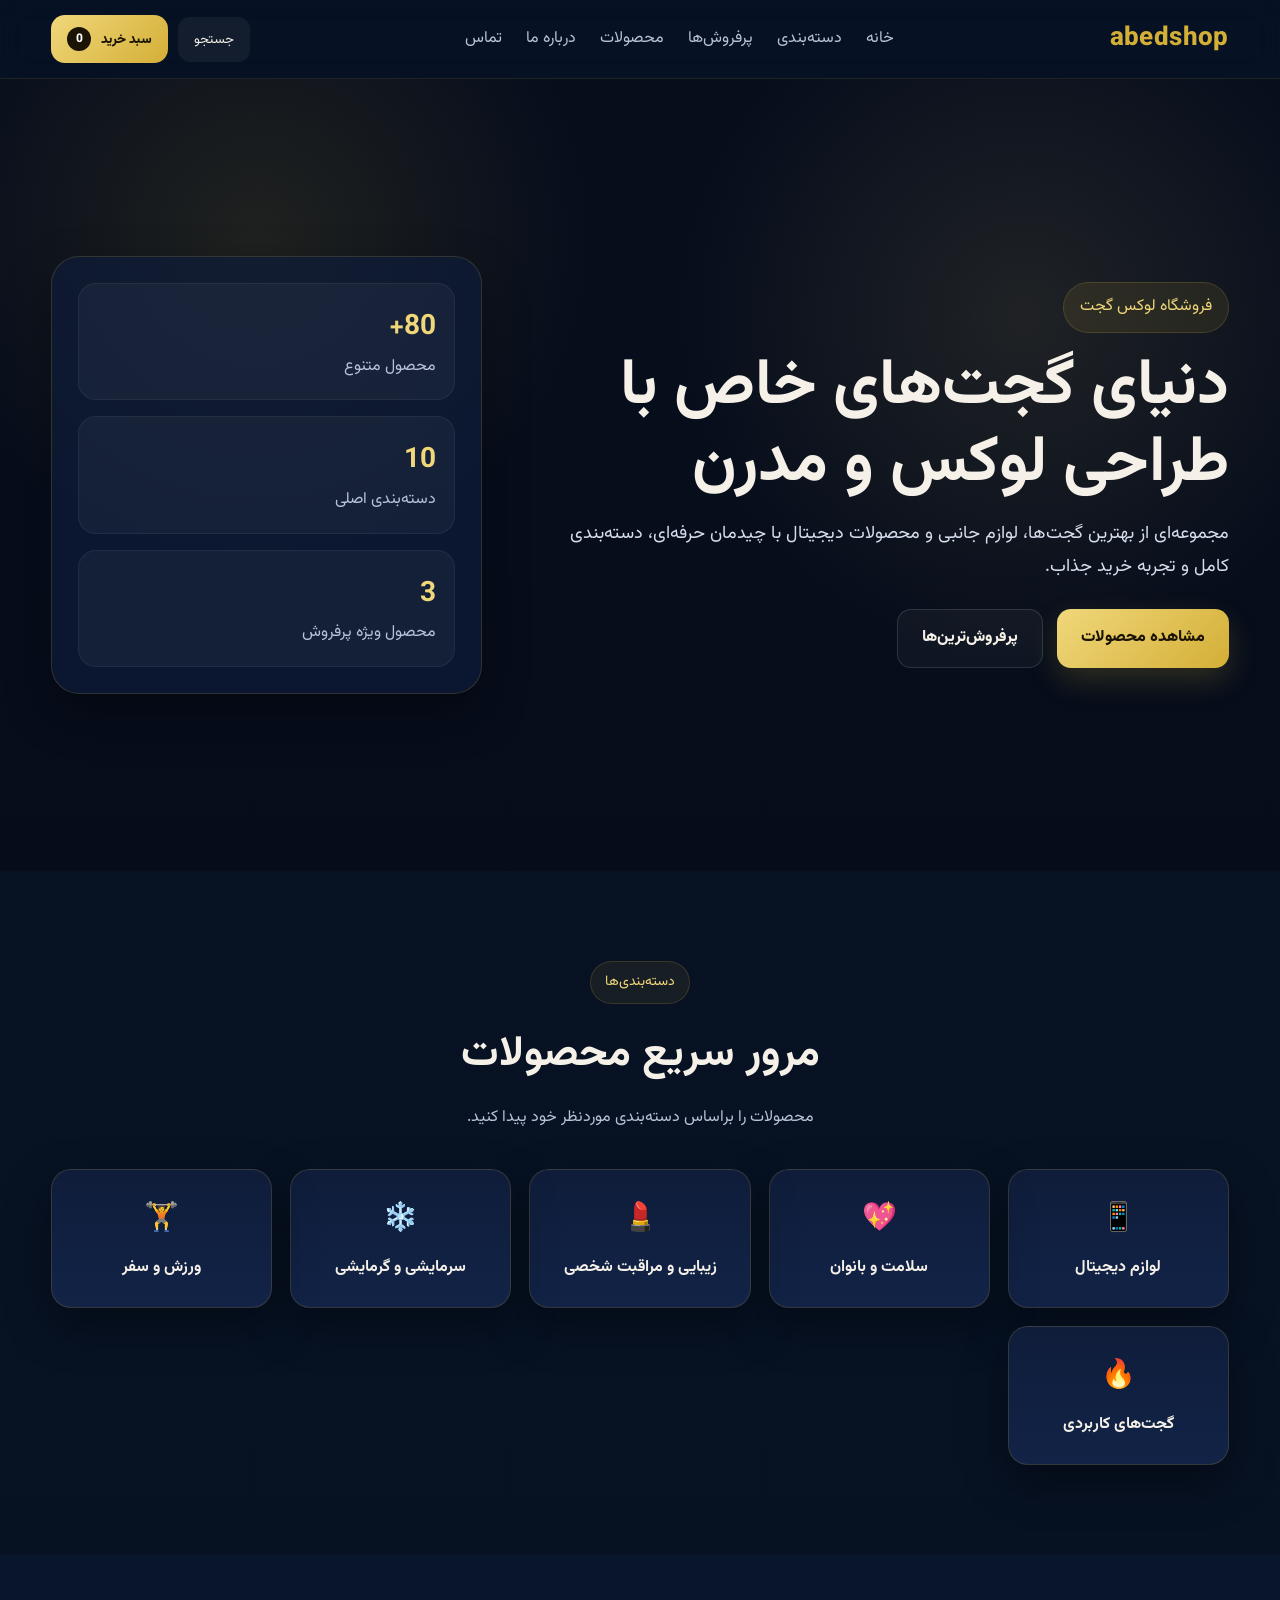
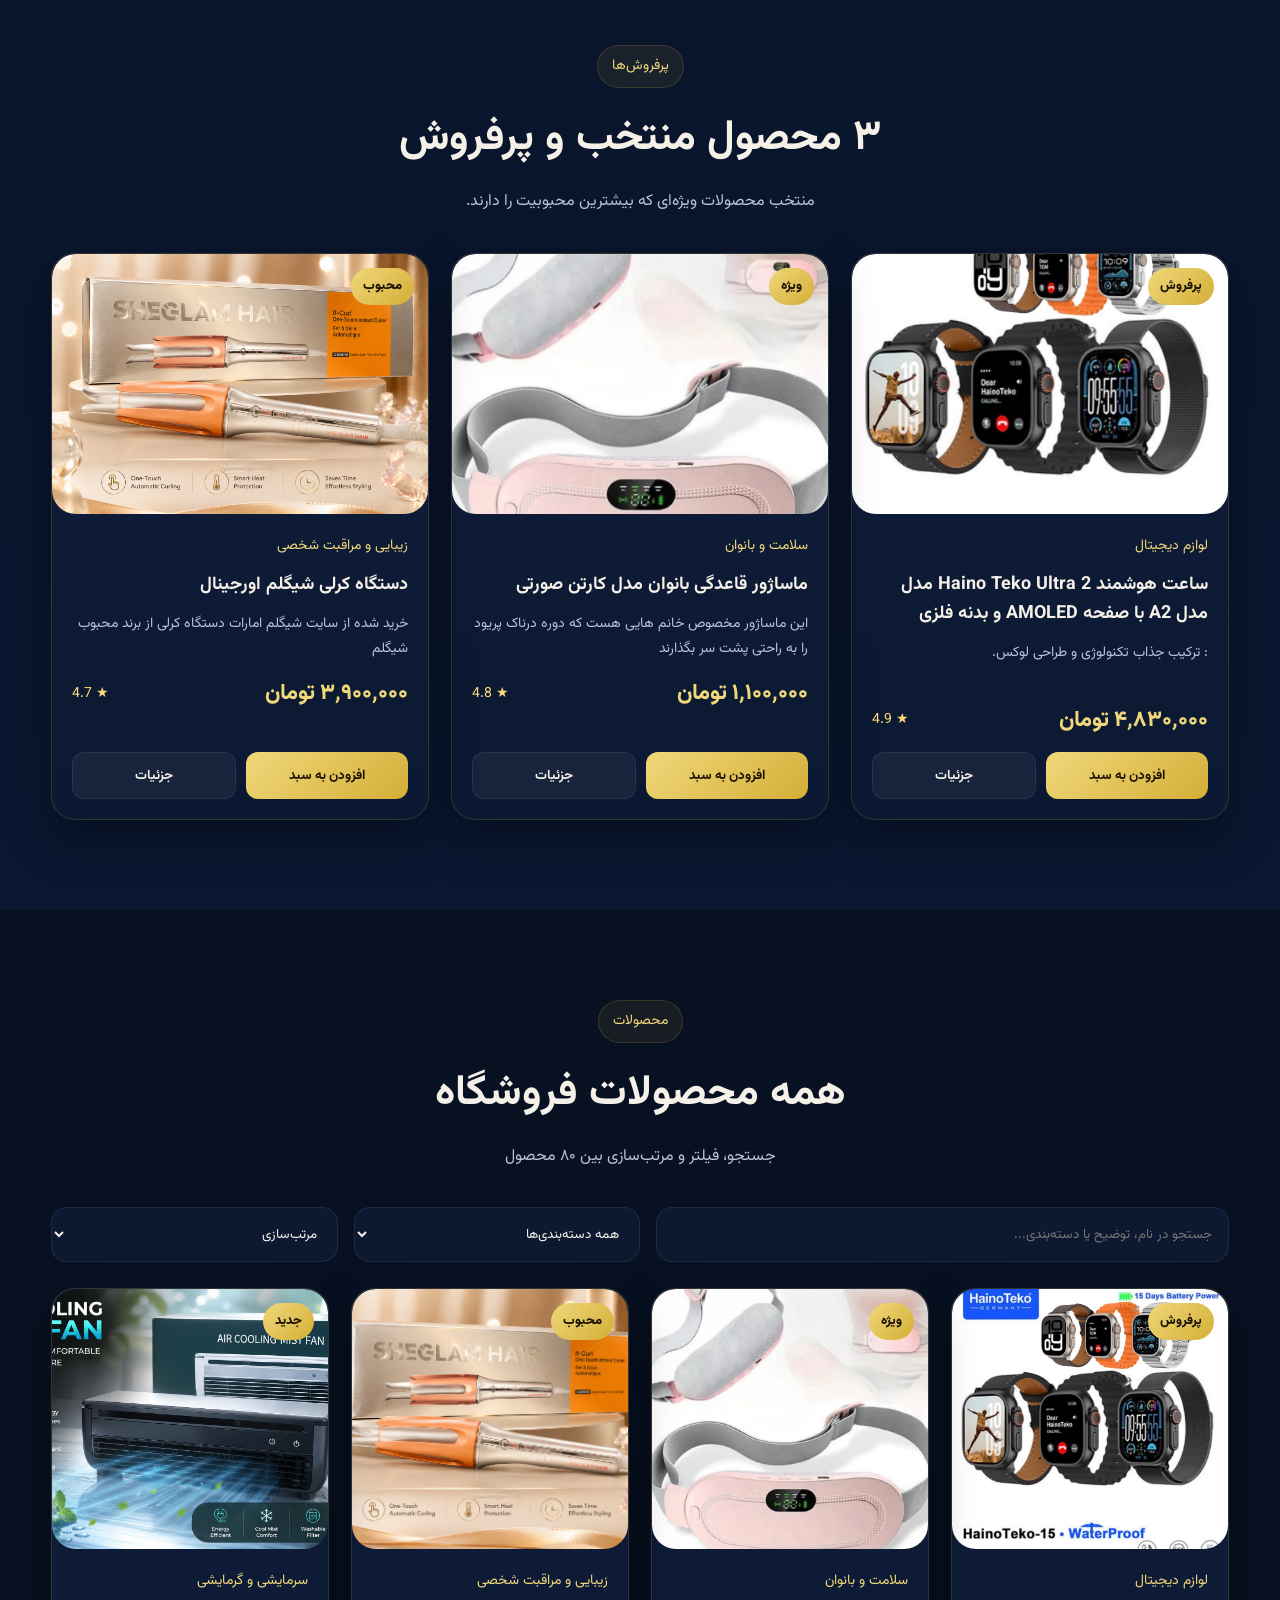
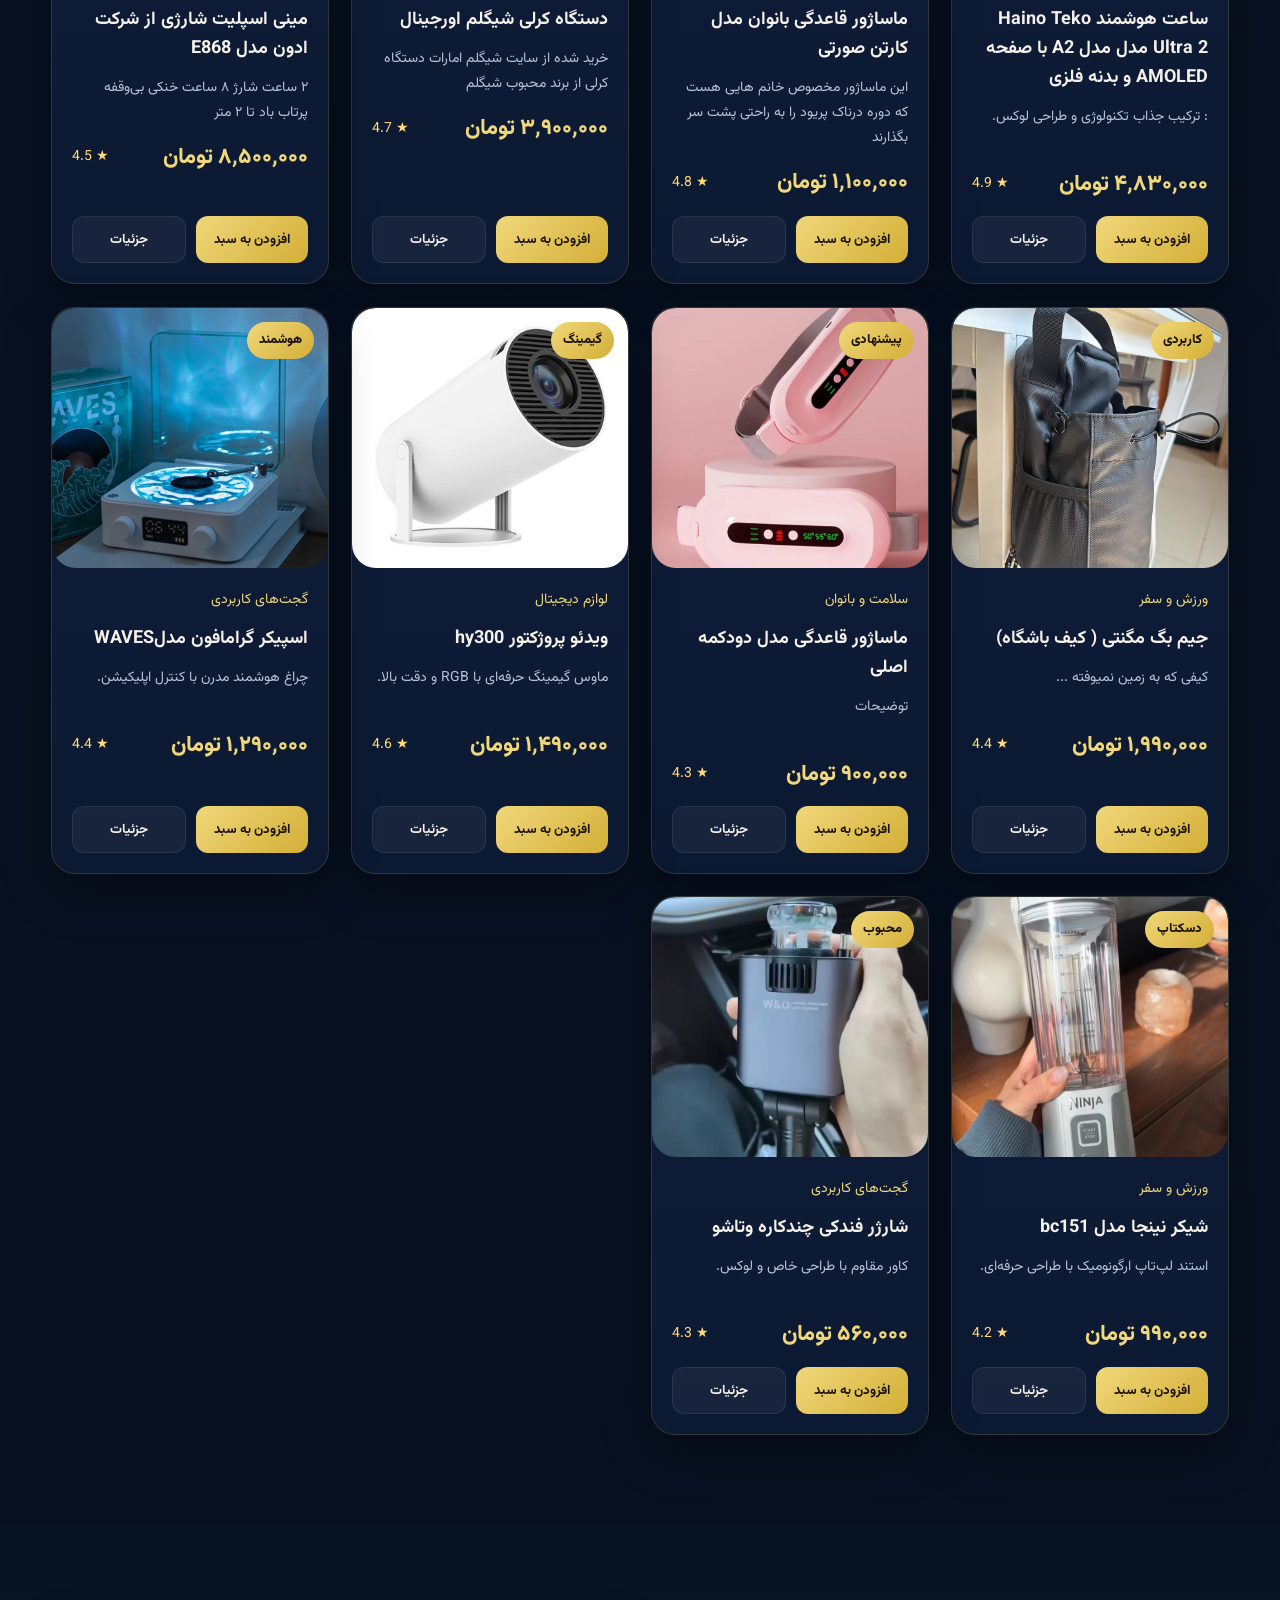
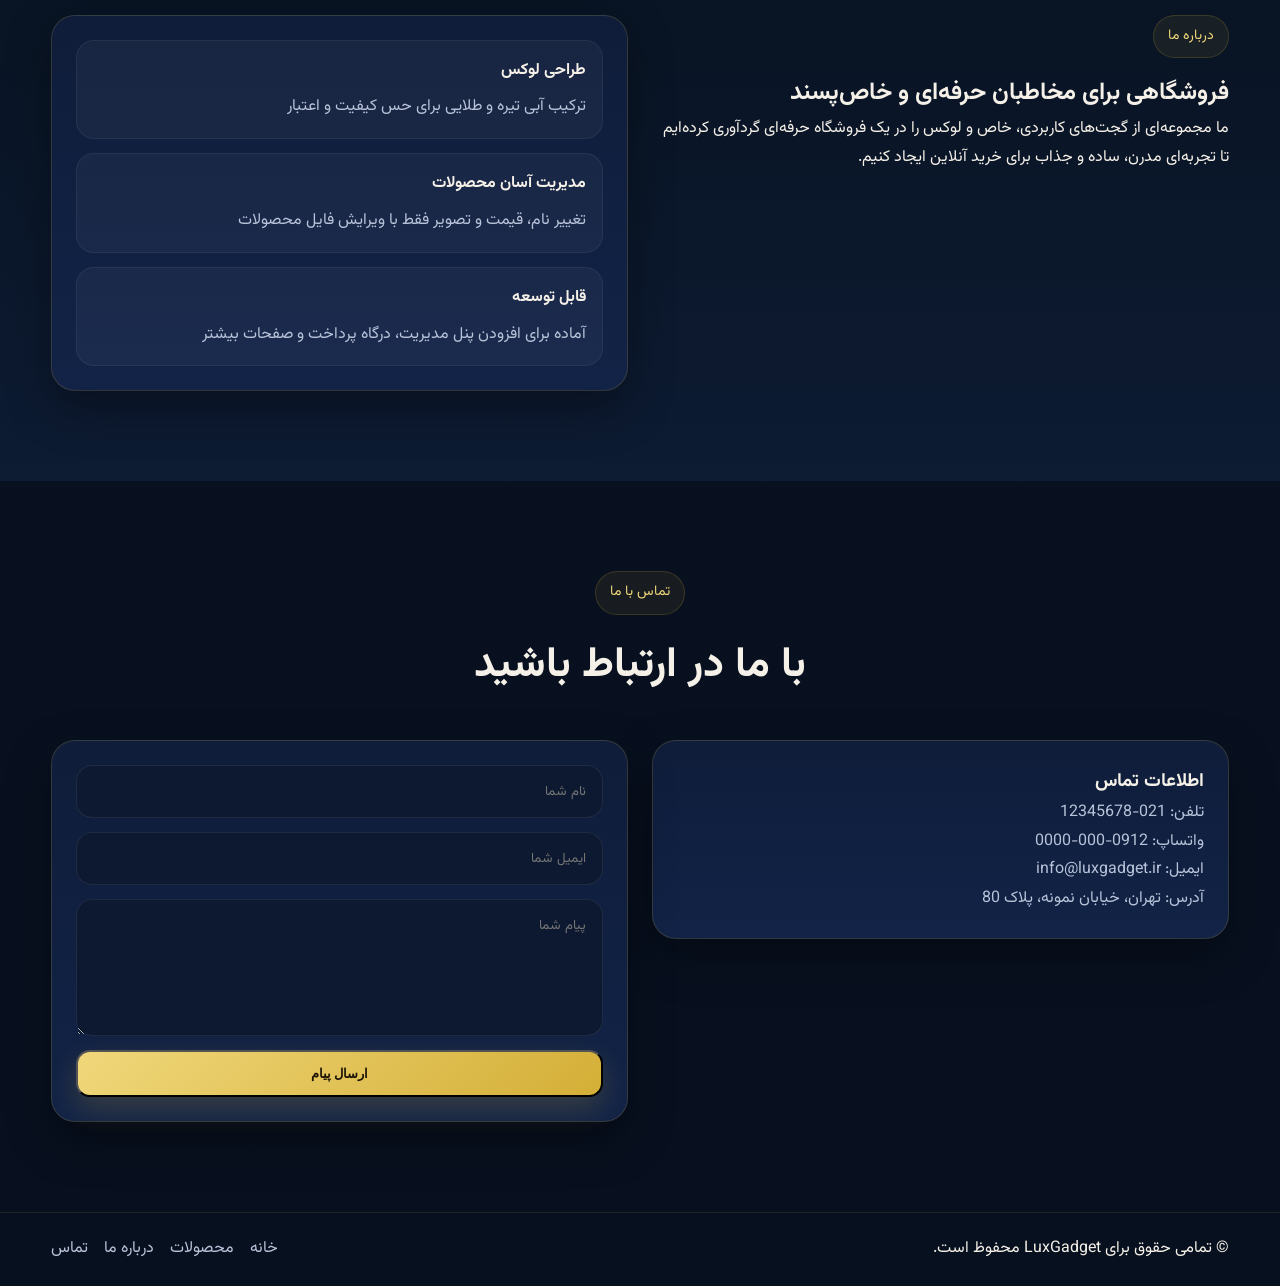
==== index.html @ 1029908c "Add files via upload" ====
<!DOCTYPE html>
<html lang="fa" dir="rtl">
<head>
  <meta charset="UTF-8" />
  <meta name="viewport" content="width=device-width, initial-scale=1.0" />
  <title>لوکس گجت | فروشگاه حرفه‌ای گجت</title>
  <meta name="description" content="فروشگاه لوکس گجت با طراحی حرفه‌ای، دسته‌بندی کامل محصولات و تجربه خرید مدرن" />
  <link rel="preconnect" href="https://fonts.googleapis.com">
  <link rel="preconnect" href="https://fonts.gstatic.com" crossorigin>
  <link href="https://fonts.googleapis.com/css2?family=Vazirmatn:wght@300;400;500;700;800&display=swap" rel="stylesheet">
  <link rel="stylesheet" href="style.css">
</head>
<body>
<div id="progressBar"></div>
  <header class="header">
    <div class="container nav">
      <a href="#" class="logo">abedshop</a>

      <nav class="nav-menu" id="navMenu">
        <a href="#hero">خانه</a>
        <a href="#categories">دسته‌بندی</a>
        <a href="#featured">پرفروش‌ها</a>
        <a href="#products">محصولات</a>
        <a href="#about">درباره ما</a>
        <a href="#contact">تماس</a>
      </nav>

      <div class="nav-actions">
        <button class="search-btn" id="goProducts">جستجو</button>
        <button class="cart-btn" id="cartToggle">
          سبد خرید
          <span id="cartCount">0</span>
        </button>
        <button class="menu-toggle" id="menuToggle">☰</button>
      </div>
    </div>
  </header>

  <section class="hero" id="hero">
    <div class="overlay"></div>
    <div class="container hero-content">
      <div class="hero-text">
        <span class="badge">فروشگاه لوکس گجت</span>
        <h1>دنیای گجت‌های خاص با طراحی لوکس و مدرن</h1>
        <p>
          مجموعه‌ای از بهترین گجت‌ها، لوازم جانبی و محصولات دیجیتال
          با چیدمان حرفه‌ای، دسته‌بندی کامل و تجربه خرید جذاب.
        </p>
        <div class="hero-actions">
          <a href="#products" class="btn btn-gold">مشاهده محصولات</a>
          <a href="#featured" class="btn btn-outline">پرفروش‌ترین‌ها</a>
        </div>
      </div>

      <div class="hero-panel">
        <div class="hero-stat">
          <strong>80+</strong>
          <span>محصول متنوع</span>
        </div>
        <div class="hero-stat">
          <strong>10</strong>
          <span>دسته‌بندی اصلی</span>
        </div>
        <div class="hero-stat">
          <strong>3</strong>
          <span>محصول ویژه پرفروش</span>
        </div>
      </div>
    </div>
  </section>

  <section class="section" id="categories">
    <div class="container">
      <div class="section-head">
        <span class="section-label">دسته‌بندی‌ها</span>
        <h2>مرور سریع محصولات</h2>
        <p>محصولات را براساس دسته‌بندی موردنظر خود پیدا کنید.</p>
      </div>
      <div class="categories-grid" id="categoryCards"></div>
    </div>
  </section>

  <section class="section section-dark" id="featured">
    <div class="container">
      <div class="section-head">
        <span class="section-label">پرفروش‌ها</span>
        <h2>۳ محصول منتخب و پرفروش</h2>
        <p>منتخب محصولات ویژه‌ای که بیشترین محبوبیت را دارند.</p>
      </div>
      <div class="products-grid featured-grid" id="featuredProducts"></div>
    </div>
  </section>

  <section class="section" id="products">
    <div class="container">
      <div class="section-head">
        <span class="section-label">محصولات</span>
        <h2>همه محصولات فروشگاه</h2>
        <p>جستجو، فیلتر و مرتب‌سازی بین ۸۰ محصول</p>
      </div>

      <div class="toolbar">
        <input type="text" id="searchInput" placeholder="جستجو در نام، توضیح یا دسته‌بندی..." />
        <select id="categoryFilter">
          <option value="all">همه دسته‌بندی‌ها</option>
        </select>
        <select id="sortFilter">
          <option value="default">مرتب‌سازی</option>
          <option value="cheap">ارزان‌ترین</option>
          <option value="expensive">گران‌ترین</option>
          <option value="rating">بیشترین امتیاز</option>
        </select>
      </div>

      <div class="products-grid" id="allProducts"></div>
      <div id="emptyState" class="empty-state" hidden>محصولی پیدا نشد.</div>
    </div>
  </section>

  <section class="section section-soft" id="about">
    <div class="container about-grid">
      <div>
        <span class="section-label">درباره ما</span>
        <h2>فروشگاهی برای مخاطبان حرفه‌ای و خاص‌پسند</h2>
        <p>
          ما مجموعه‌ای از گجت‌های کاربردی، خاص و لوکس را در یک فروشگاه حرفه‌ای
          گردآوری کرده‌ایم تا تجربه‌ای مدرن، ساده و جذاب برای خرید آنلاین ایجاد کنیم.
        </p>
      </div>
      <div class="about-card">
        <div class="about-item">
          <strong>طراحی لوکس</strong>
          <span>ترکیب آبی تیره و طلایی برای حس کیفیت و اعتبار</span>
        </div>
        <div class="about-item">
          <strong>مدیریت آسان محصولات</strong>
          <span>تغییر نام، قیمت و تصویر فقط با ویرایش فایل محصولات</span>
        </div>
        <div class="about-item">
          <strong>قابل توسعه</strong>
          <span>آماده برای افزودن پنل مدیریت، درگاه پرداخت و صفحات بیشتر</span>
        </div>
      </div>
    </div>
  </section>

  <section class="section" id="contact">
    <div class="container">
      <div class="section-head">
        <span class="section-label">تماس با ما</span>
        <h2>با ما در ارتباط باشید</h2>
      </div>
      <div class="contact-grid">
        <div class="contact-card">
          <h3>اطلاعات تماس</h3>
          <p>تلفن: 021-12345678</p>
          <p>واتساپ: 0912-000-0000</p>
          <p>ایمیل: info@luxgadget.ir</p>
          <p>آدرس: تهران، خیابان نمونه، پلاک 80</p>
        </div>

        <form class="contact-form">
          <input type="text" placeholder="نام شما">
          <input type="email" placeholder="ایمیل شما">
          <textarea rows="5" placeholder="پیام شما"></textarea>
          <button type="button" class="btn btn-gold">ارسال پیام</button>
        </form>
      </div>
    </div>
  </section>

  <footer class="footer">
    <div class="container footer-wrap">
      <p>© تمامی حقوق برای LuxGadget محفوظ است.</p>
      <div class="footer-links">
        <a href="#hero">خانه</a>
        <a href="#products">محصولات</a>
        <a href="#about">درباره ما</a>
        <a href="#contact">تماس</a>
      </div>
    </div>
  </footer>

  <aside class="cart-drawer" id="cartDrawer">
    <div class="cart-header">
      <h3>سبد خرید</h3>
      <button id="closeCart">✕</button>
    </div>
    <div class="cart-items" id="cartItems"></div>
    <div class="cart-footer">
      <div class="cart-total">
        <span>مجموع:</span>
        <strong id="cartTotal">0 تومان</strong>
      </div>
      <button class="btn btn-gold full-btn">ادامه خرید</button>
    </div>
  </aside>

  <div class="backdrop" id="backdrop"></div>
<div id="toast" class="toast">
✅ محصول به سبد خرید اضافه شد
</div>
  <script src="products.js"></script>
  <script src="script.js"></script>
</body>
</html>
---- style.css ----
:root{
  --bg:#071224;
  --bg2:#0b1730;
  --panel:#0f1d3a;
  --panel2:#122347;
  --text:#f6f1e8;
  --muted:#b8c3d9;
  --gold:#d4af37;
  --gold-soft:#f0d77a;
  --gold-dark:#a8861f;
  --border:rgba(212,175,55,.18);
  --white-border:rgba(255,255,255,.08);
  --shadow:0 18px 45px rgba(0,0,0,.35);
  --radius:22px;
  --container:1220px;
}

*{
  margin:0;
  padding:0;
  box-sizing:border-box;
}

html{
  scroll-behavior:smooth;
}

body{
  font-family:'Vazirmatn',sans-serif;
  background:linear-gradient(180deg,var(--bg) 0%, #08101f 100%);
  color:var(--text);
  line-height:1.8;
}

a{
  color:inherit;
  text-decoration:none;
}

img{
  max-width:100%;
  display:block;
}

.container{
  width:min(92%,var(--container));
  margin:auto;
}

.section{
  padding:90px 0;
}

.section-head{
  text-align:center;
  margin-bottom:36px;
}

.section-head h2{
  font-size:clamp(28px,4vw,42px);
  margin-bottom:10px;
}

.section-head p{
  color:var(--muted);
}

.section-label{
  display:inline-block;
  color:var(--gold-soft);
  border:1px solid var(--border);
  background:rgba(212,175,55,.08);
  padding:8px 14px;
  border-radius:999px;
  margin-bottom:14px;
  font-size:14px;
}

.header{
  position:sticky;
  top:0;
  z-index:1000;
  backdrop-filter:blur(14px);
  background:rgba(7,18,36,.85);
  border-bottom:1px solid rgba(212,175,55,.12);
}

.nav{
  min-height:78px;
  display:flex;
  align-items:center;
  justify-content:space-between;
  gap:20px;
}

.logo{
  font-size:26px;
  font-weight:800;
  color:var(--gold);
  letter-spacing:.4px;
}

.nav-menu{
  display:flex;
  gap:24px;
}

.nav-menu a{
  color:var(--muted);
  transition:.3s;
}

.nav-menu a:hover{
  color:var(--gold-soft);
}

.nav-actions{
  display:flex;
  align-items:center;
  gap:10px;
}

.search-btn,
.cart-btn,
.menu-toggle,
#closeCart{
  border:none;
  cursor:pointer;
  font-family:inherit;
}

.search-btn,
.menu-toggle{
  background:rgba(255,255,255,.05);
  color:var(--text);
  padding:12px 16px;
  border-radius:12px;
}

.cart-btn{
  background:linear-gradient(135deg,var(--gold-soft),var(--gold));
  color:#1b1405;
  font-weight:800;
  padding:12px 16px;
  border-radius:14px;
  display:flex;
  gap:10px;
  align-items:center;
}

.cart-btn span{
  min-width:24px;
  height:24px;
  display:grid;
  place-items:center;
  border-radius:999px;
  background:#1b1405;
  color:#fff;
  font-size:12px;
}

.menu-toggle{
  display:none;
}

.hero{
  min-height:88vh;
  position:relative;
  display:flex;
  align-items:center;
  background:
    linear-gradient(rgba(6,12,25,.72), rgba(6,12,25,.86)),
    url('assets/images/hero-luxury.jpg') center/cover no-repeat;
  overflow:hidden;
}

.overlay{
  position:absolute;
  inset:0;
  background:
    radial-gradient(circle at 20% 20%, rgba(212,175,55,.12), transparent 28%),
    radial-gradient(circle at 80% 30%, rgba(255,215,120,.10), transparent 30%);
}

.hero-content{
  position:relative;
  z-index:1;
  display:grid;
  grid-template-columns:1.25fr .75fr;
  gap:30px;
  align-items:center;
}

.badge{
  display:inline-block;
  padding:10px 16px;
  border-radius:999px;
  background:rgba(212,175,55,.10);
  border:1px solid var(--border);
  color:var(--gold-soft);
}

.hero-text h1{
  font-size:clamp(34px,6vw,64px);
  line-height:1.2;
  margin:16px 0;
}

.hero-text p{
  color:#d6deee;
  max-width:690px;
  font-size:18px;
}

.hero-actions{
  display:flex;
  flex-wrap:wrap;
  gap:14px;
  margin-top:26px;
}

.btn{
  display:inline-flex;
  align-items:center;
  justify-content:center;
  padding:14px 24px;
  border-radius:14px;
  font-weight:800;
  transition:.3s;
}

.btn-gold{
  background:linear-gradient(135deg,var(--gold-soft),var(--gold));
  color:#1b1405;
  box-shadow:0 12px 30px rgba(212,175,55,.20);
}

.btn-outline{
  border:1px solid rgba(255,255,255,.12);
  background:rgba(255,255,255,.04);
  color:var(--text);
}

.btn:hover{
  transform:translateY(-3px);
}

.hero-panel{
  display:grid;
  gap:16px;
  background:rgba(15,29,58,.72);
  border:1px solid var(--border);
  border-radius:28px;
  padding:26px;
  box-shadow:var(--shadow);
}

.hero-stat{
  padding:18px;
  background:rgba(255,255,255,.04);
  border:1px solid rgba(255,255,255,.06);
  border-radius:18px;
}

.hero-stat strong{
  display:block;
  font-size:28px;
  color:var(--gold-soft);
}

.hero-stat span{
  color:var(--muted);
}

.categories-grid{
  display:grid;
  grid-template-columns:repeat(5,1fr);
  gap:18px;
}

.category-card{
  background:linear-gradient(180deg,var(--panel),var(--panel2));
  border:1px solid var(--border);
  border-radius:20px;
  padding:24px 16px;
  text-align:center;
  cursor:pointer;
  box-shadow:var(--shadow);
  transition:.3s;
}

.category-card:hover{
  transform:translateY(-8px);
  border-color:rgba(212,175,55,.45);
}

.category-card .icon{
  font-size:28px;
  margin-bottom:10px;
  color:var(--gold);
}

.category-card h3{
  font-size:16px;
}

.section-dark{
  background:linear-gradient(180deg,#09152b 0%, #0b1731 100%);
}

.section-soft{
  background:linear-gradient(180deg,#081321 0%, #0d1b33 100%);
}

.products-grid{
  display:grid;
  grid-template-columns:repeat(4,1fr);
  gap:22px;
}

.featured-grid{
  grid-template-columns:repeat(3,1fr);
}

.product-card{
  background:linear-gradient(180deg,var(--panel),#0c1932);
  border:1px solid var(--border);
  border-radius:24px;
  overflow:hidden;
  box-shadow:var(--shadow);
  transition:.35s;
  display:flex;
  flex-direction:column;
transform-style:preserve-3d;
will-change:transform;
}

.product-card:hover{
  transform:translateY(-8px);
}

.product-image-wrap{
  overflow:hidden;
  border-radius:24px;
}

.product-image{
  width:100%;
  height:100%;
  object-fit:cover;
  transition:.4s;
}

.product-card:hover .product-image{
  transform:scale(1.05);
}

.product-badge{
  position:absolute;
  top:14px;
  right:14px;
  background:linear-gradient(135deg,var(--gold-soft),var(--gold));
  color:#1b1405;
  padding:7px 12px;
  border-radius:999px;
  font-size:13px;
  font-weight:800;
}

.product-body{
  padding:20px;
  display:flex;
  flex-direction:column;
  gap:12px;
  flex:1;
}

.product-category{
  color:var(--gold-soft);
  font-size:14px;
}

.product-title{
  font-size:18px;
  line-height:1.6;
}

.product-desc{
  color:var(--muted);
  font-size:14px;
  min-height:48px;
}

.product-meta{
  display:flex;
  justify-content:space-between;
  align-items:center;
  gap:10px;
}

.price{
  font-size:22px;
  font-weight:800;
  color:var(--gold-soft);
}

.rating{
  color:#ffd978;
  font-size:14px;
}

.product-actions{
  display:flex;
  gap:10px;
  margin-top:auto;
}

.add-btn,
.detail-btn{
  flex:1;
  padding:12px 14px;
  border:none;
  border-radius:12px;
  cursor:pointer;
  font-family:inherit;
  font-weight:700;
}

.add-btn{
  background:linear-gradient(135deg,var(--gold-soft),var(--gold));
  color:#1b1405;
}

.detail-btn{
  background:rgba(255,255,255,.05);
  color:var(--text);
  border:1px solid rgba(255,255,255,.08);
}

.toolbar{
  display:grid;
  grid-template-columns:2fr 1fr 1fr;
  gap:16px;
  margin-bottom:26px;
}

.toolbar input,
.toolbar select,
.contact-form input,
.contact-form textarea{
  width:100%;
  background:#0d1931;
  border:1px solid var(--white-border);
  color:var(--text);
  padding:15px 16px;
  border-radius:16px;
  font-family:inherit;
  outline:none;
}

.empty-state{
  text-align:center;
  color:var(--muted);
  margin-top:20px;
}

.about-grid,
.contact-grid{
  display:grid;
  grid-template-columns:1fr 1fr;
  gap:24px;
  align-items:start;
}

.about-card,
.contact-card,
.contact-form{
  background:linear-gradient(180deg,var(--panel),var(--panel2));
  border:1px solid var(--border);
  border-radius:24px;
  padding:24px;
  box-shadow:var(--shadow);
}

.about-item{
  padding:16px;
  border-radius:18px;
  background:rgba(255,255,255,.04);
  border:1px solid rgba(255,255,255,.06);
  margin-bottom:14px;
}

.about-item:last-child{
  margin-bottom:0;
}

.about-item strong{
  display:block;
  margin-bottom:8px;
}

.about-item span,
.contact-card p{
  color:var(--muted);
}

.contact-form{
  display:grid;
  gap:14px;
}

.footer{
  background:#06101f;
  border-top:1px solid rgba(212,175,55,.12);
  padding:22px 0;
}

.footer-wrap{
  display:flex;
  justify-content:space-between;
  align-items:center;
  gap:20px;
}

.footer-links{
  display:flex;
  gap:16px;
  color:var(--muted);
}

.cart-drawer{
  position:fixed;
  top:0;
  left:-420px;
  width:380px;
  max-width:90%;
  height:100vh;
  background:#081223;
  border-right:1px solid rgba(212,175,55,.15);
  z-index:1200;
  transition:.35s;
  display:flex;
  flex-direction:column;
}

.cart-drawer.open{
  left:0;
}

.cart-header,
.cart-footer{
  padding:18px;
  border-bottom:1px solid rgba(255,255,255,.08);
}

.cart-footer{
  border-top:1px solid rgba(255,255,255,.08);
  border-bottom:none;
  margin-top:auto;
}

.cart-items{
  padding:18px;
  display:grid;
  gap:14px;
  overflow:auto;
}

.cart-item{
  display:grid;
  grid-template-columns:64px 1fr auto;
  gap:12px;
  align-items:center;
  background:rgba(255,255,255,.04);
  padding:10px;
  border-radius:16px;
}

.cart-item img{
  width:64px;
  height:64px;
  object-fit:cover;
  border-radius:12px;
}

.remove-btn{
  background:none;
  border:none;
  color:#ffaeae;
  cursor:pointer;
}

.cart-total{
  display:flex;
  justify-content:space-between;
  margin-bottom:14px;
}

.full-btn{
  width:100%;
}

#closeCart{
  background:none;
  color:#fff;
  font-size:20px;
}

.backdrop{
  position:fixed;
  inset:0;
  background:rgba(0,0,0,.5);
  opacity:0;
  visibility:hidden;
  transition:.3s;
  z-index:1100;
}

.backdrop.show{
  opacity:1;
  visibility:visible;
}

@media (max-width:1100px){
  .products-grid{
    grid-template-columns:repeat(2,1fr);
  }

  .featured-grid{
    grid-template-columns:repeat(2,1fr);
  }

  .categories-grid{
    grid-template-columns:repeat(3,1fr);
  }

  .about-grid,
  .contact-grid,
  .hero-content{
    grid-template-columns:1fr;
  }
}

@media (max-width:768px){
  .nav-menu{
    position:absolute;
    top:78px;
    right:4%;
    left:4%;
    display:none;
    flex-direction:column;
    background:#0c1730;
    border:1px solid var(--border);
    border-radius:18px;
    padding:18px;
  }

  .nav-menu.open{
    display:flex;
  }

  .menu-toggle{
    display:block;
  }

  .toolbar{
    grid-template-columns:1fr;
  }

  .products-grid,
  .featured-grid,
  .categories-grid{
    grid-template-columns:1fr;
  }

  .footer-wrap{
    flex-direction:column;
    text-align:center;
  }

  .hero{
    min-height:auto;
    padding:110px 0 70px;
  }
}
#progressBar{
position:fixed;
top:0;
right:0;
width:0%;
height:4px;
background:linear-gradient(90deg,#d4af37,#f0d77a);
z-index:99999;
transition:width .1s linear;
}
.toast{
position:fixed;
bottom:30px;
right:30px;
background:#0f1d3a;
color:#fff;
padding:15px 20px;
border-radius:15px;
border:1px solid rgba(212,175,55,.3);
box-shadow:0 10px 30px rgba(0,0,0,.3);
opacity:0;
transform:translateY(20px);
transition:.3s;
z-index:99999;
pointer-events:none;
}

.toast.show{
opacity:1;
transform:translateY(0);
}
.sticky-buy-bar{

position:fixed;

bottom:0;

right:0;

left:0;

height:75px;

background:rgba(7,18,36,.95);

backdrop-filter:blur(15px);

border-top:1px solid rgba(212,175,55,.25);

display:flex;

justify-content:space-between;

align-items:center;

padding:0 20px;

z-index:9999;

}

.sticky-price{

font-size:22px;

font-weight:800;

color:#d4af37;

}

.sticky-buy-btn{

background:linear-gradient(
135deg,
#f0d77a,
#d4af37
);

color:#111;

padding:12px 25px;

border-radius:12px;

font-weight:800;

}
.thumbs{

display:flex;

gap:10px;

margin-top:15px;

flex-wrap:wrap;

}

.thumbs{
display:flex;
gap:10px;
margin-top:15px;
justify-content:center;
}

.thumbs img{
width:60px;
height:60px;
object-fit:cover;
border-radius:10px;
cursor:pointer;
border:2px solid rgba(255,255,255,.1);
transition:.3s;
background:#0f1d3a;
}

.thumbs img:hover{
border-color:#d4af37;
transform:scale(1.08);


}

.thumbs img:hover{

border-color:#d4af37;

transform:translateY(-3px);

}
.thumbs img{
width:60px !important;
height:60px !important;
object-fit:cover;
border-radius:8px;
}
.product-image{
  width:100%;
  height:260px;
  object-fit:cover;
  display:block;
}
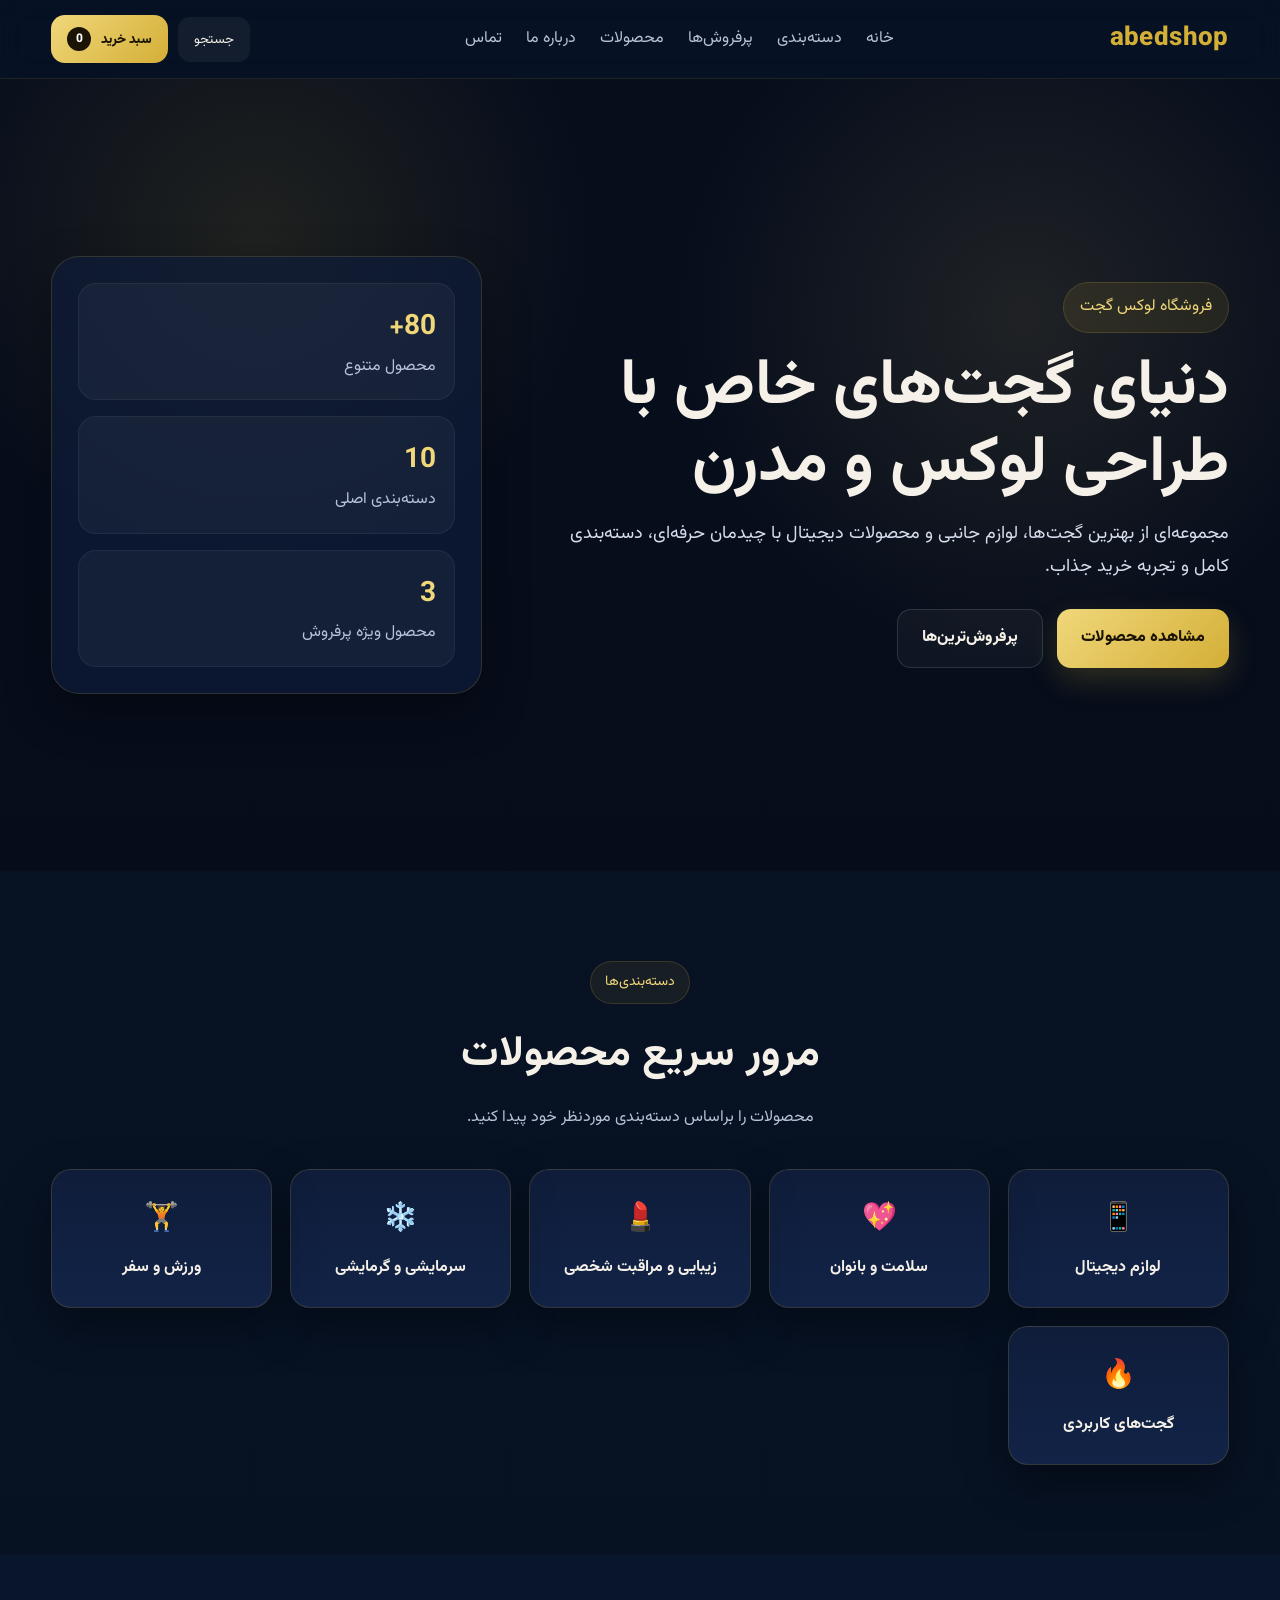
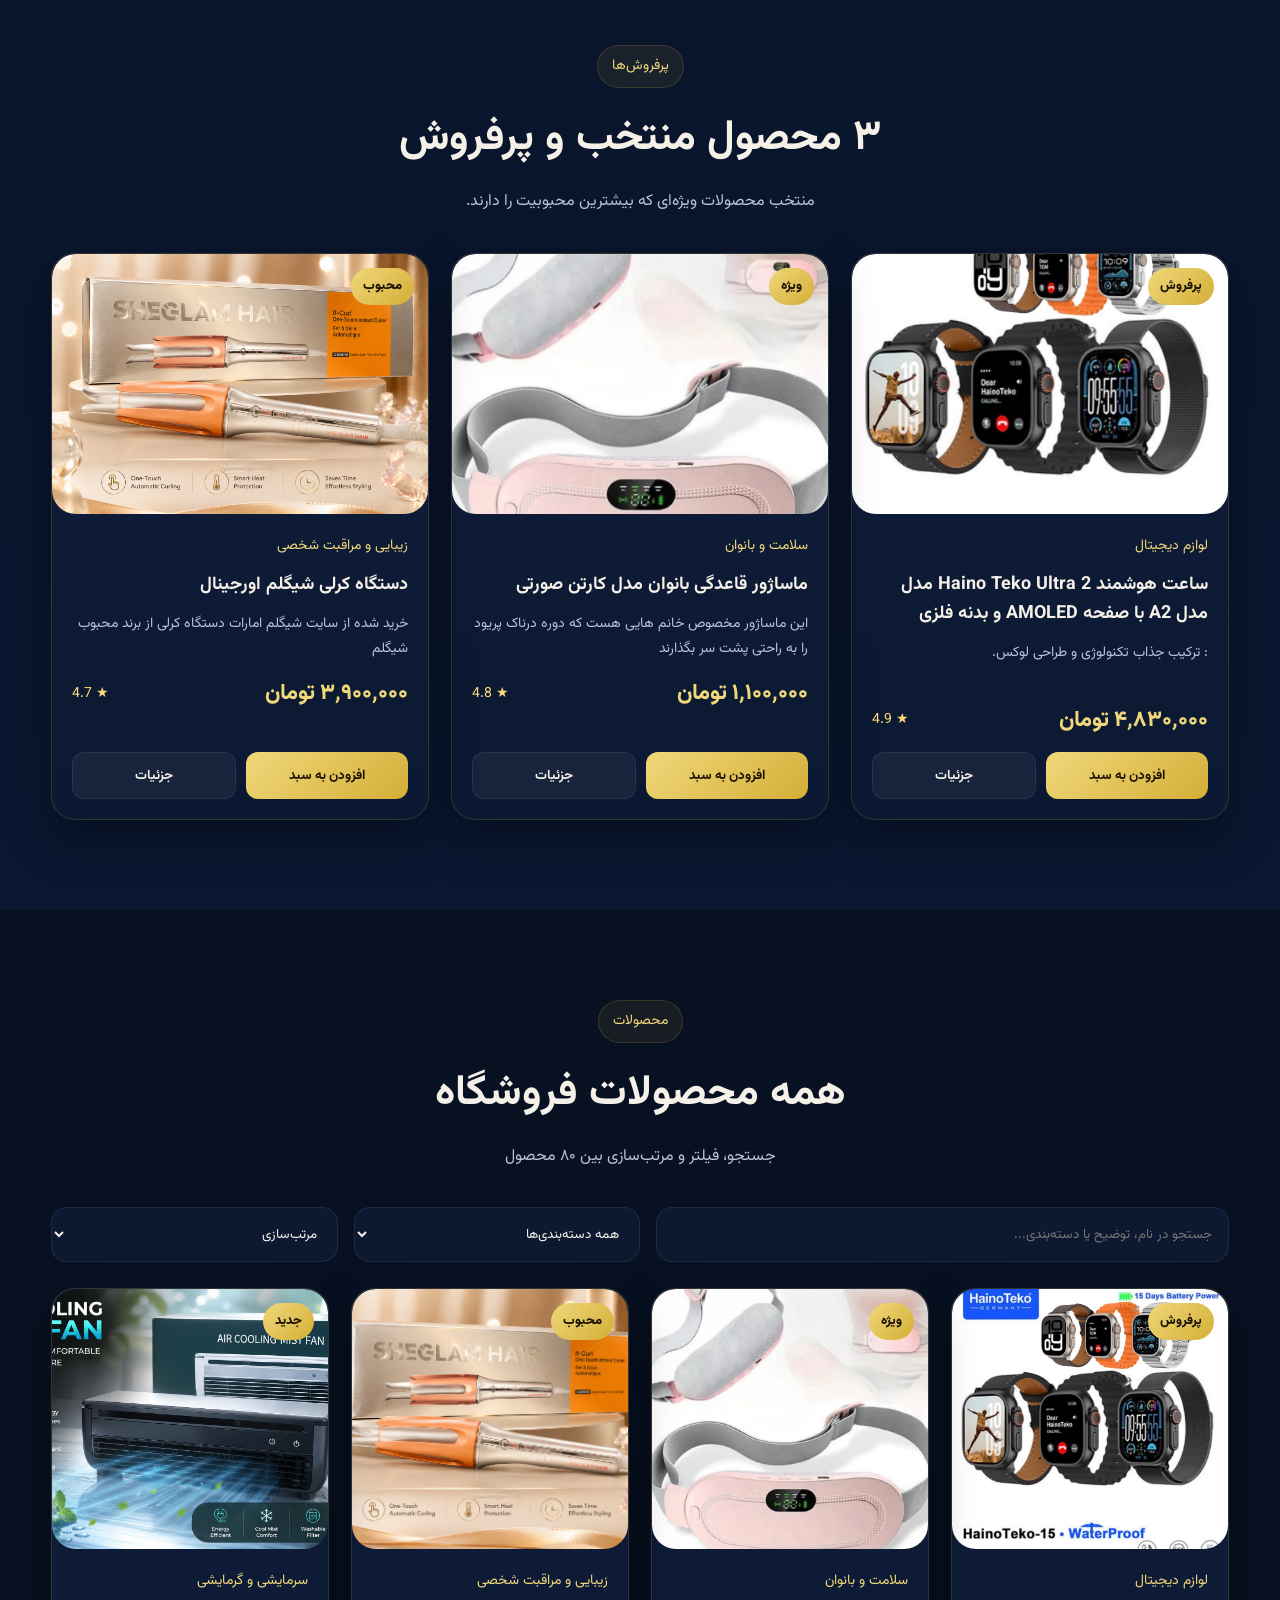
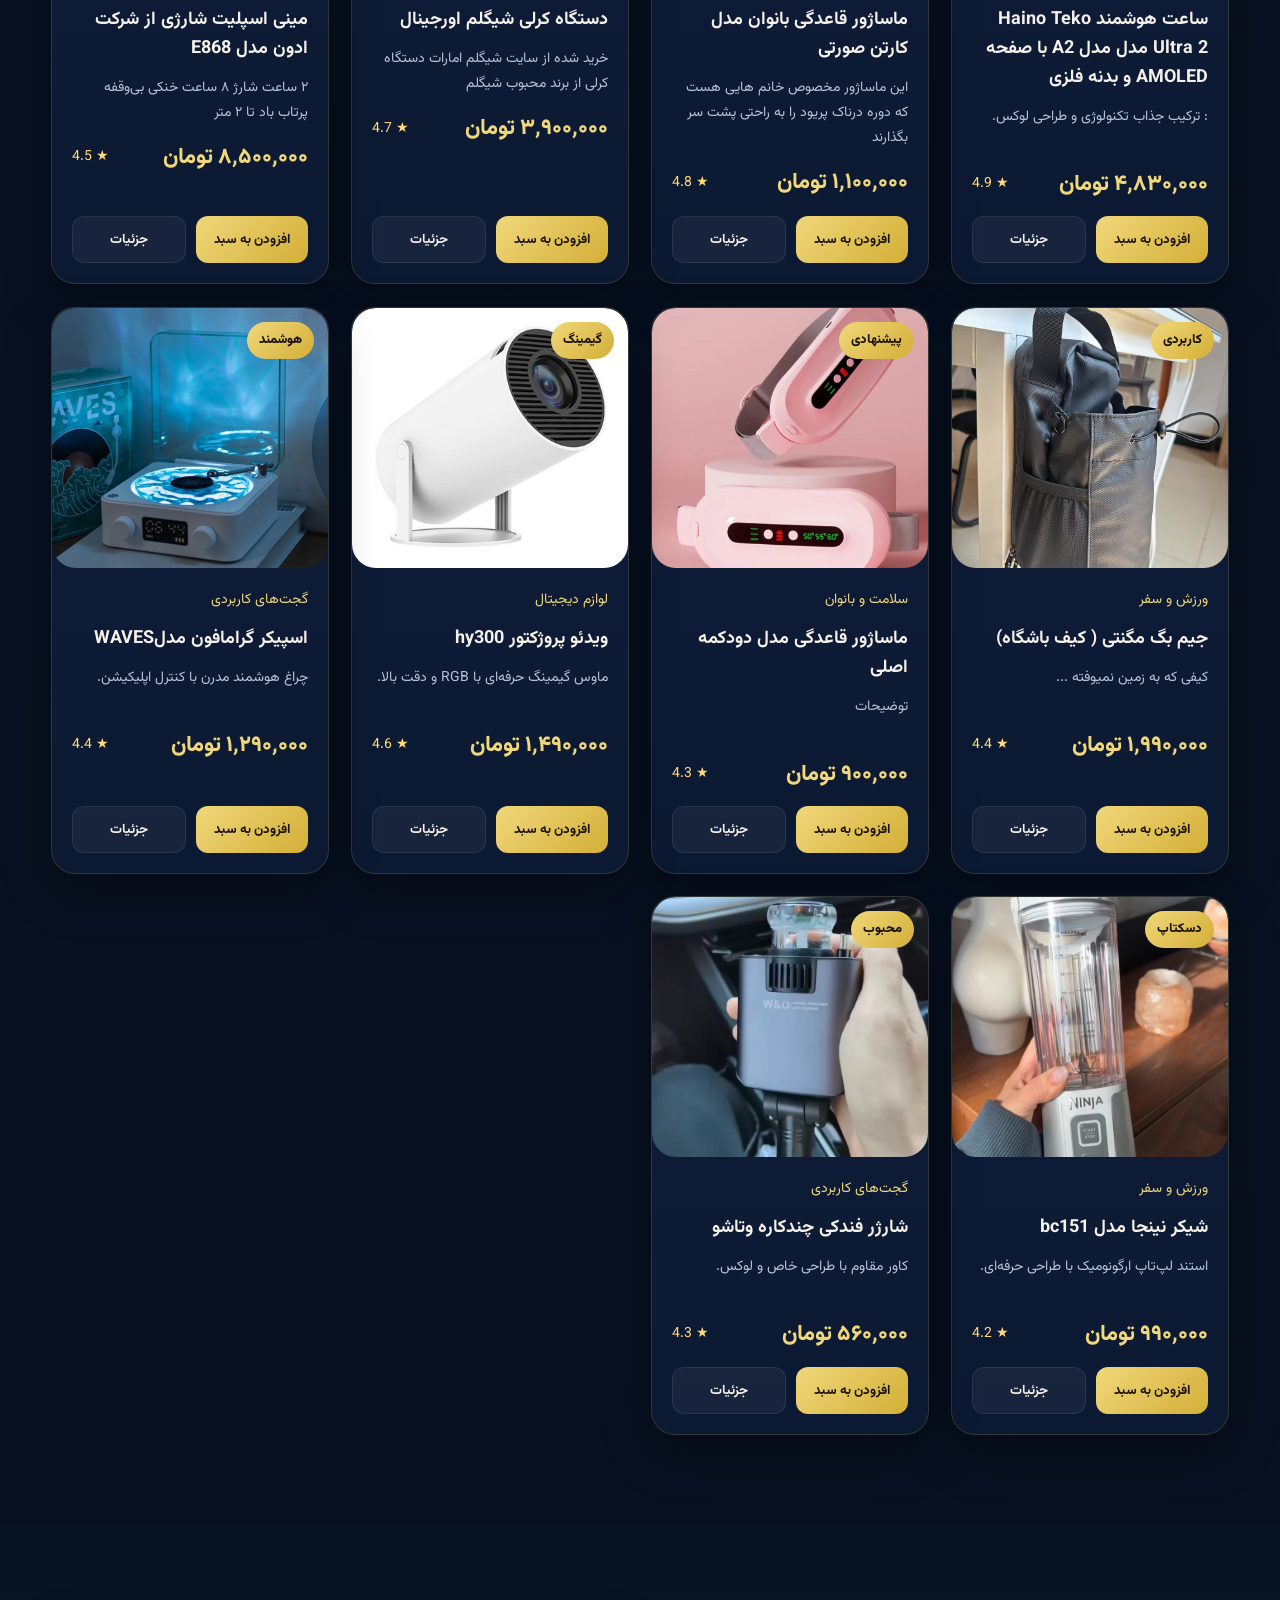
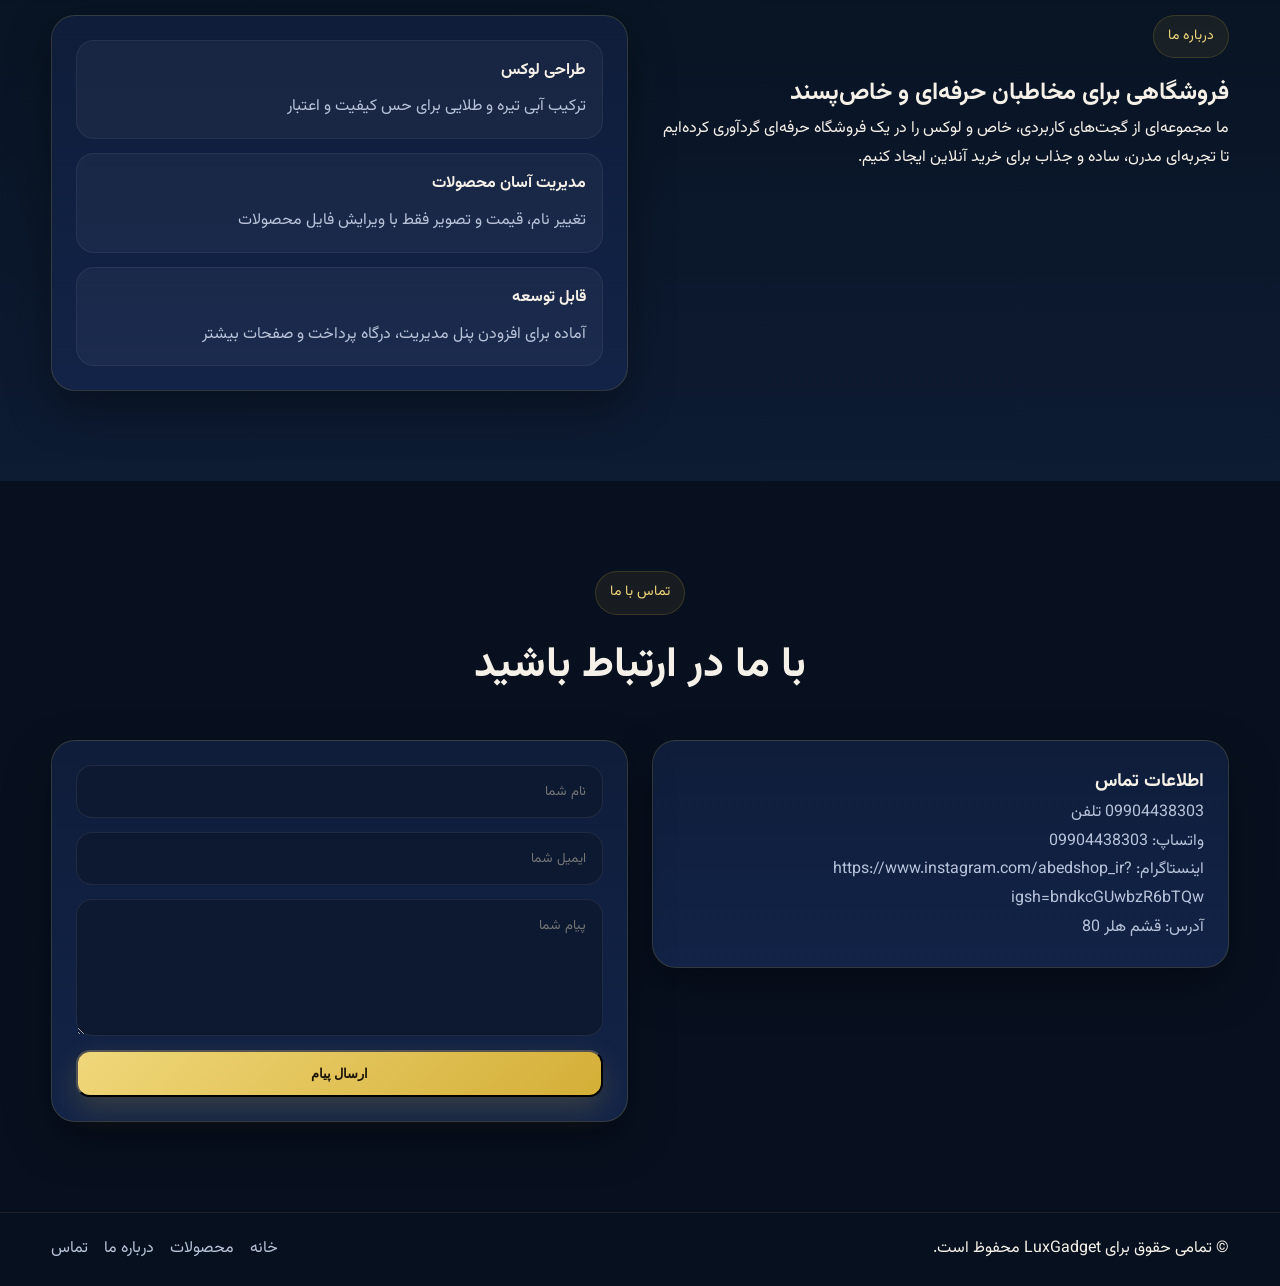
==== commit dad302b7: "Update index.html" ====
--- a/index.html
+++ b/index.html
@@ -153,10 +153,10 @@
       <div class="contact-grid">
         <div class="contact-card">
           <h3>اطلاعات تماس</h3>
-          <p>تلفن: 021-12345678</p>
-          <p>واتساپ: 0912-000-0000</p>
-          <p>ایمیل: info@luxgadget.ir</p>
-          <p>آدرس: تهران، خیابان نمونه، پلاک 80</p>
+          <p>09904438303 تلفن</p>
+          <p>واتساپ: 09904438303</p>
+          <p>اینستاگرام: https://www.instagram.com/abedshop_ir?igsh=bndkcGUwbzR6bTQw</p>
+          <p>آدرس: قشم هلر 80</p>
         </div>
 
         <form class="contact-form">
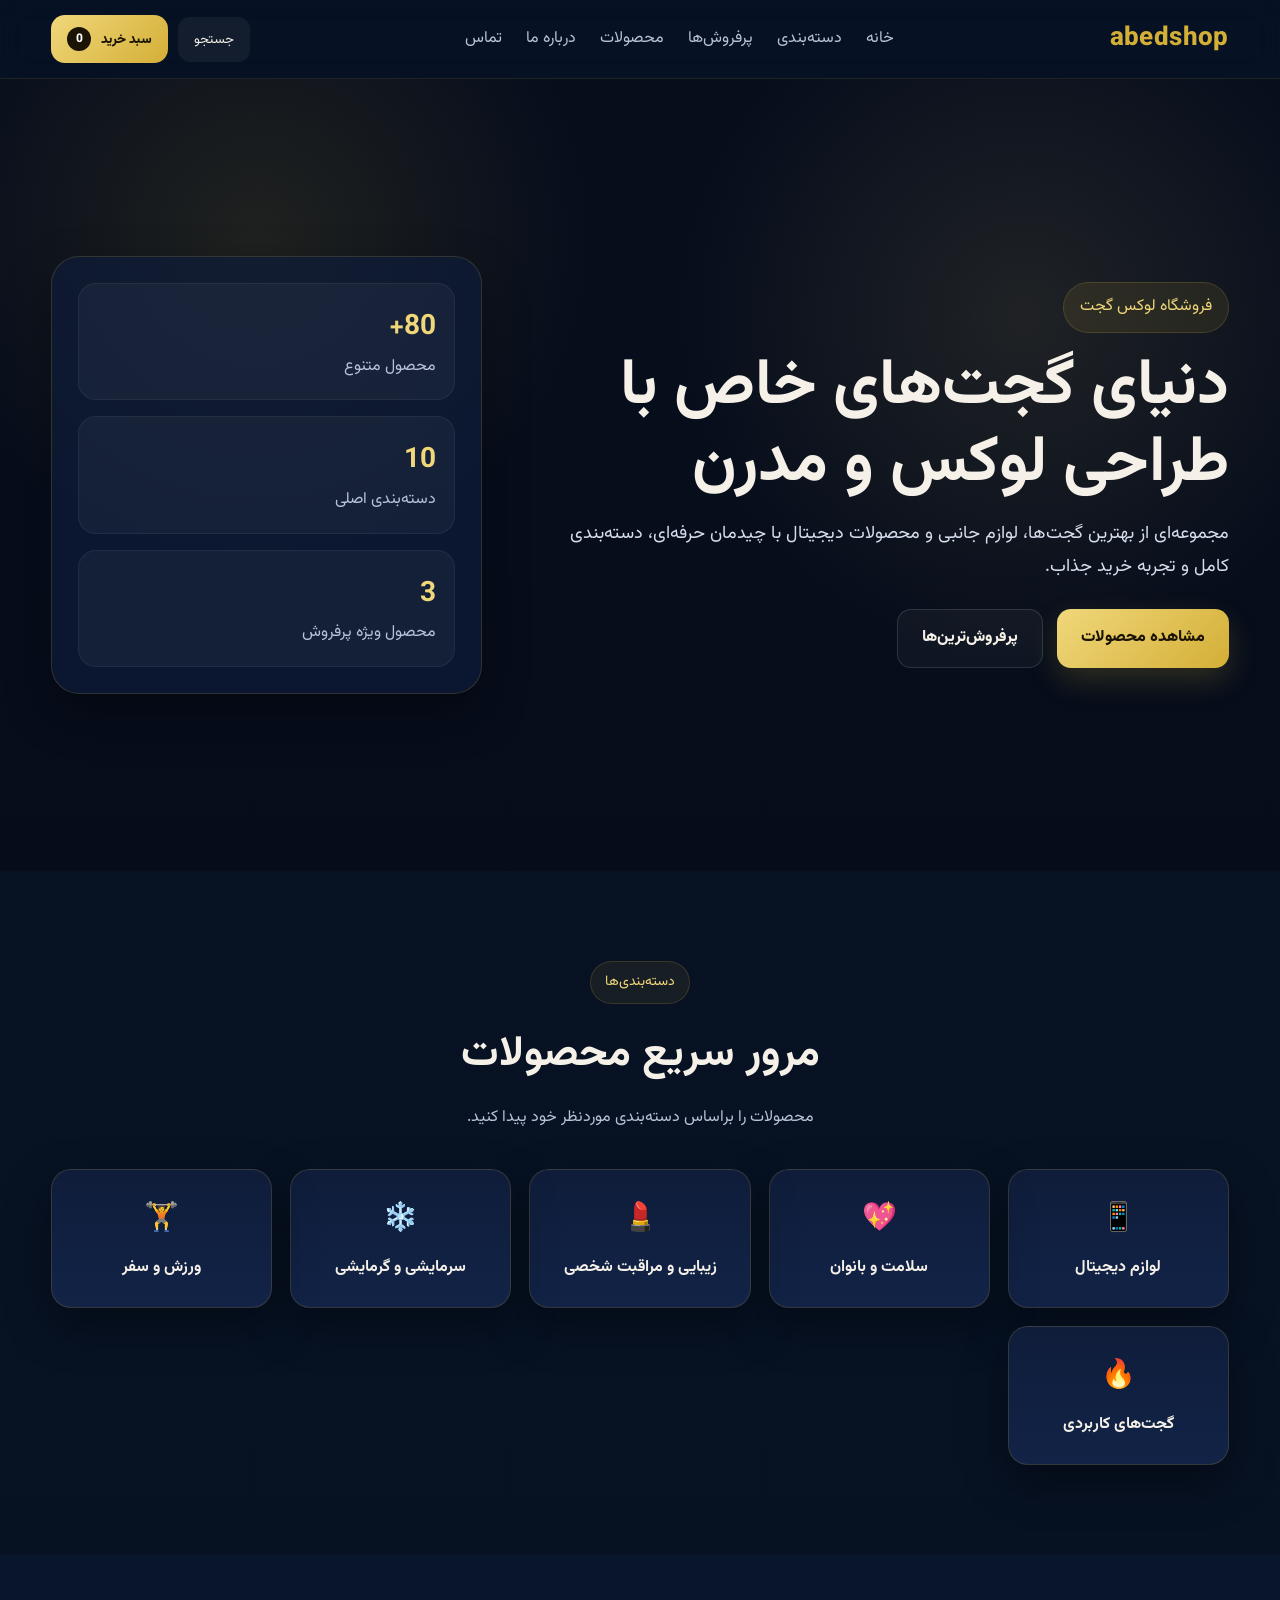
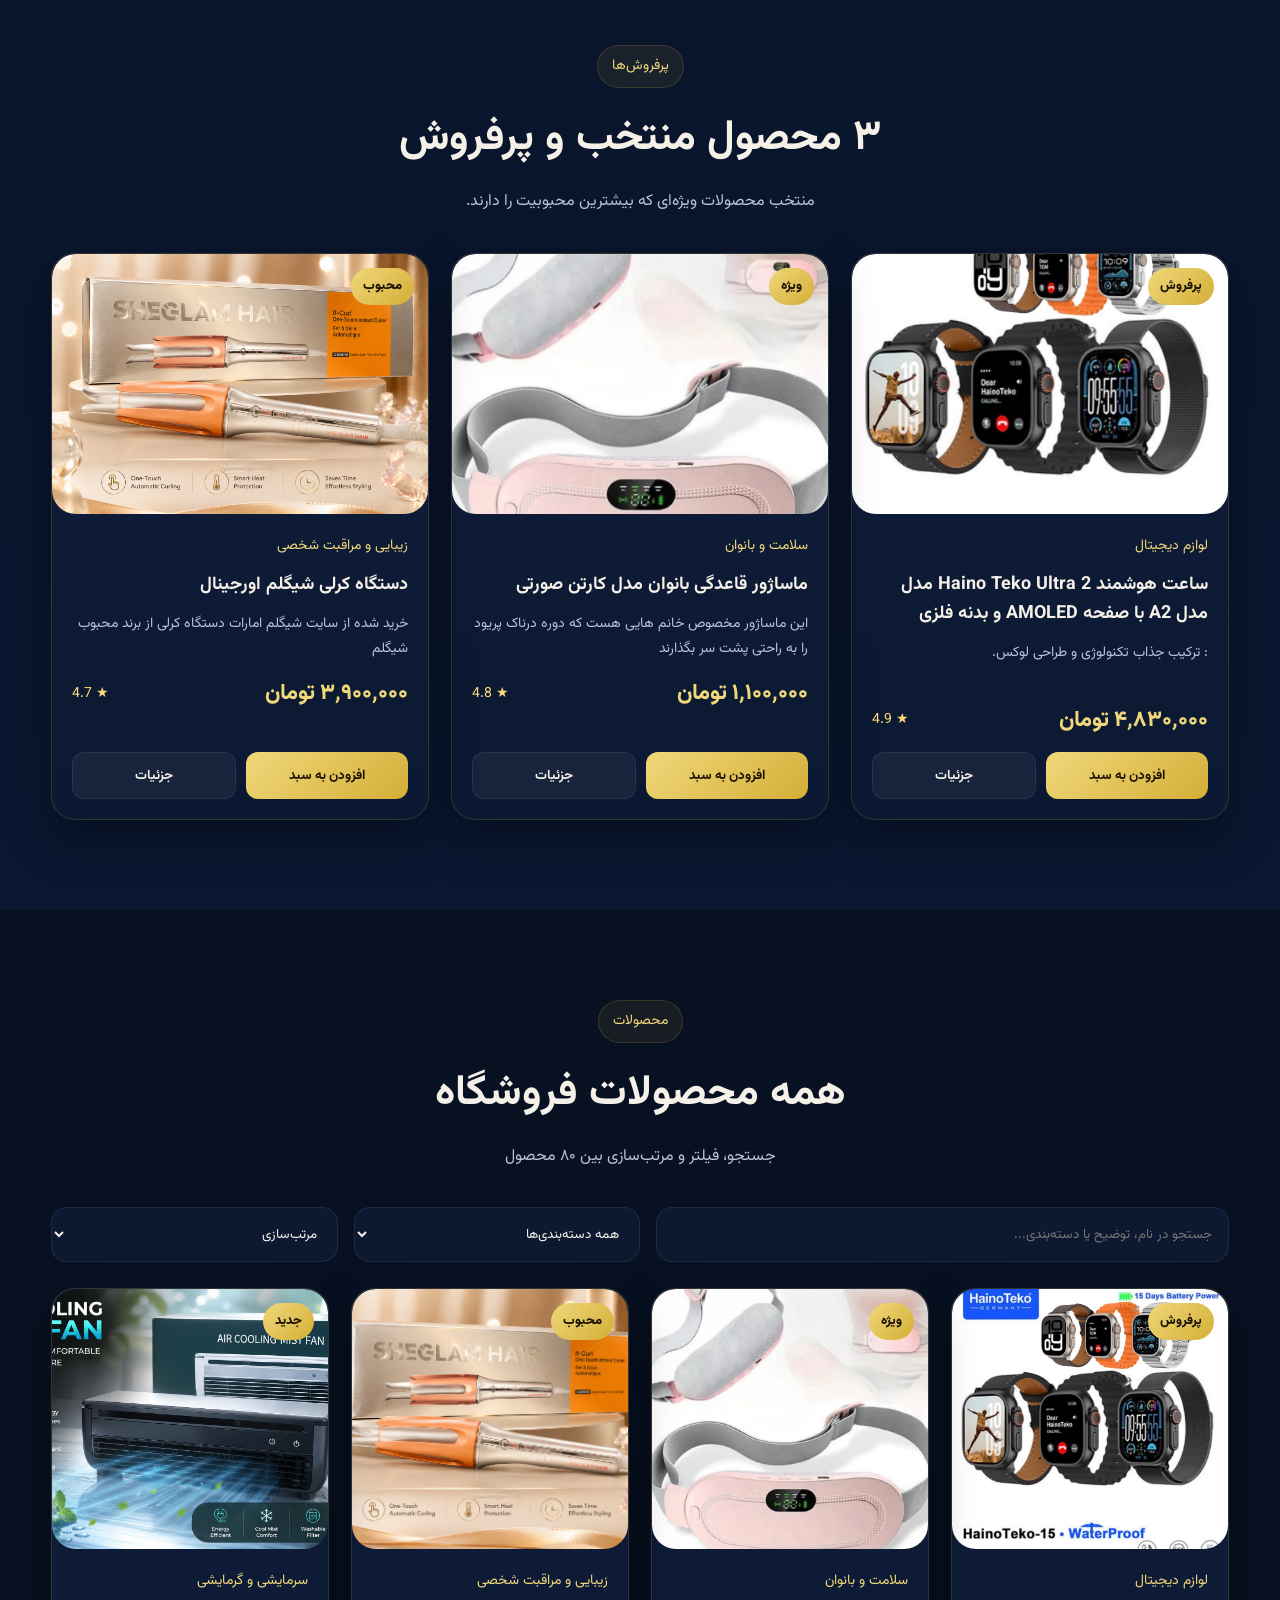
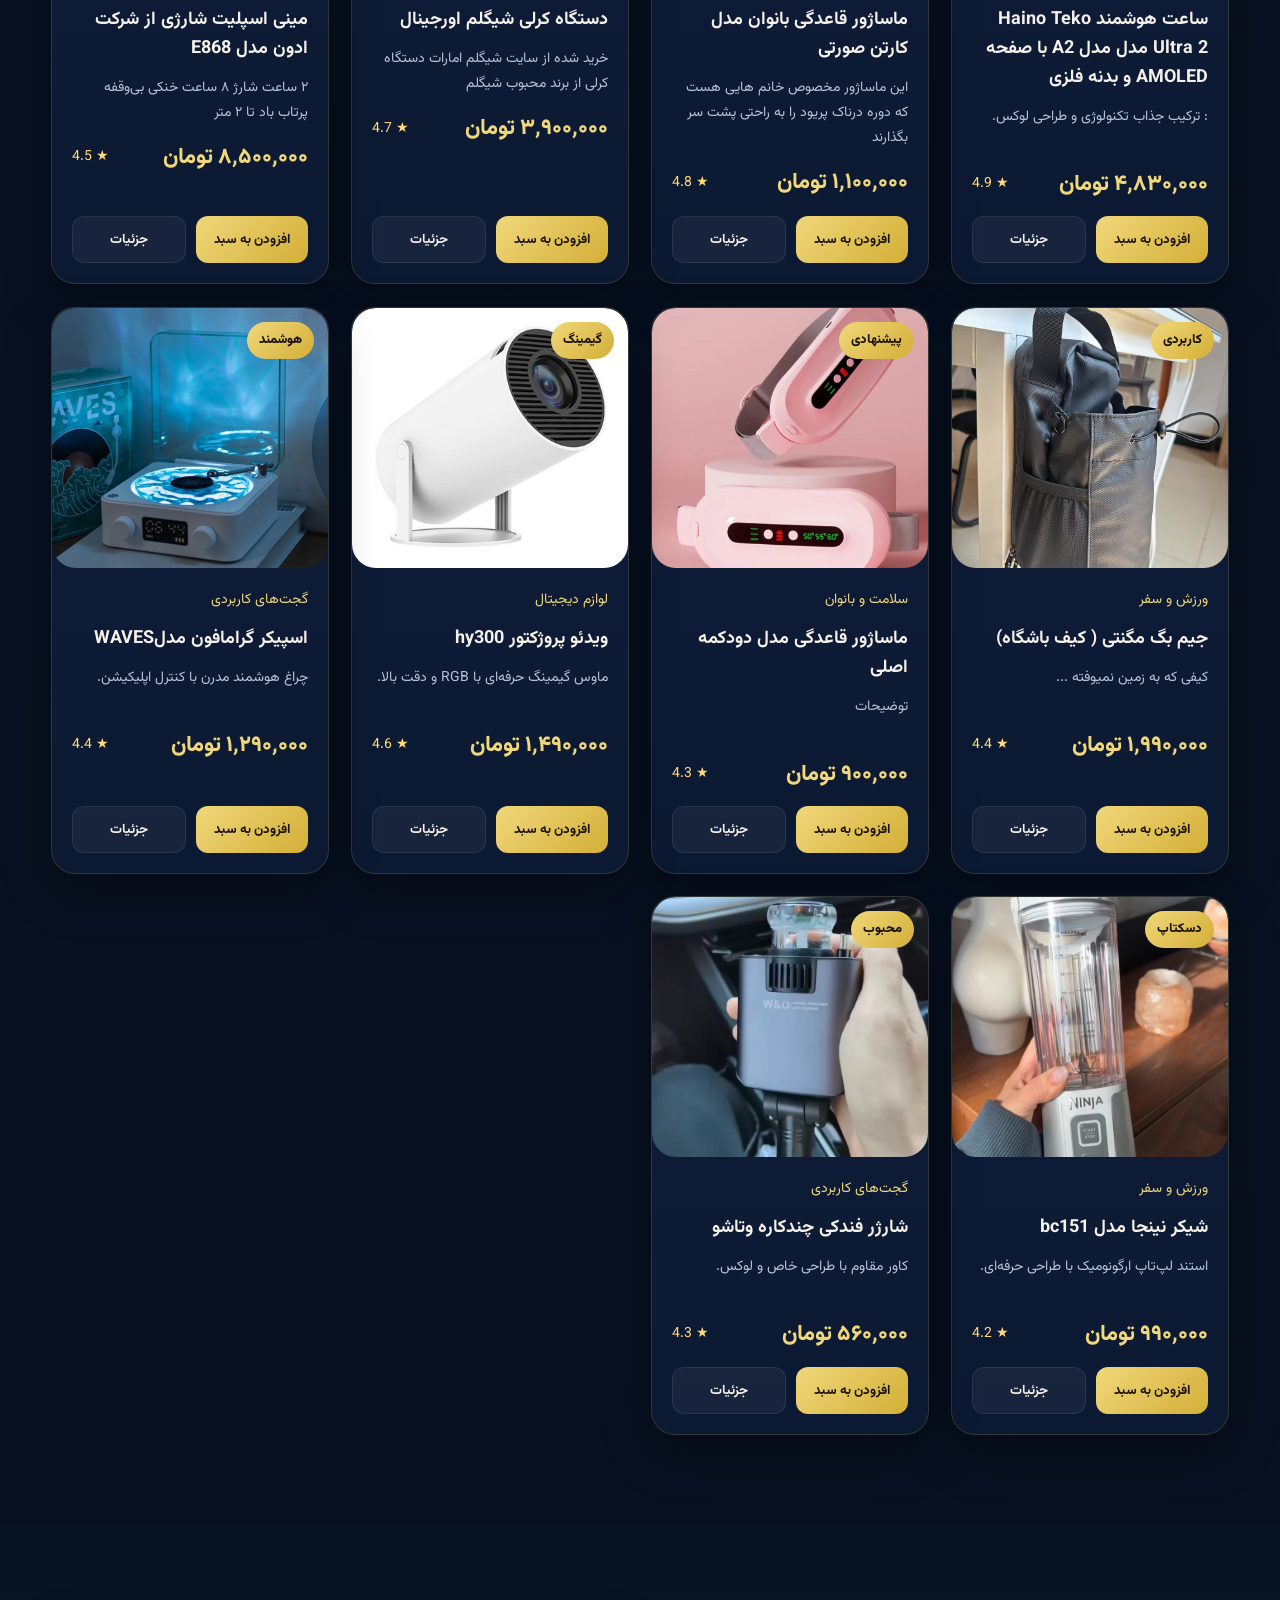
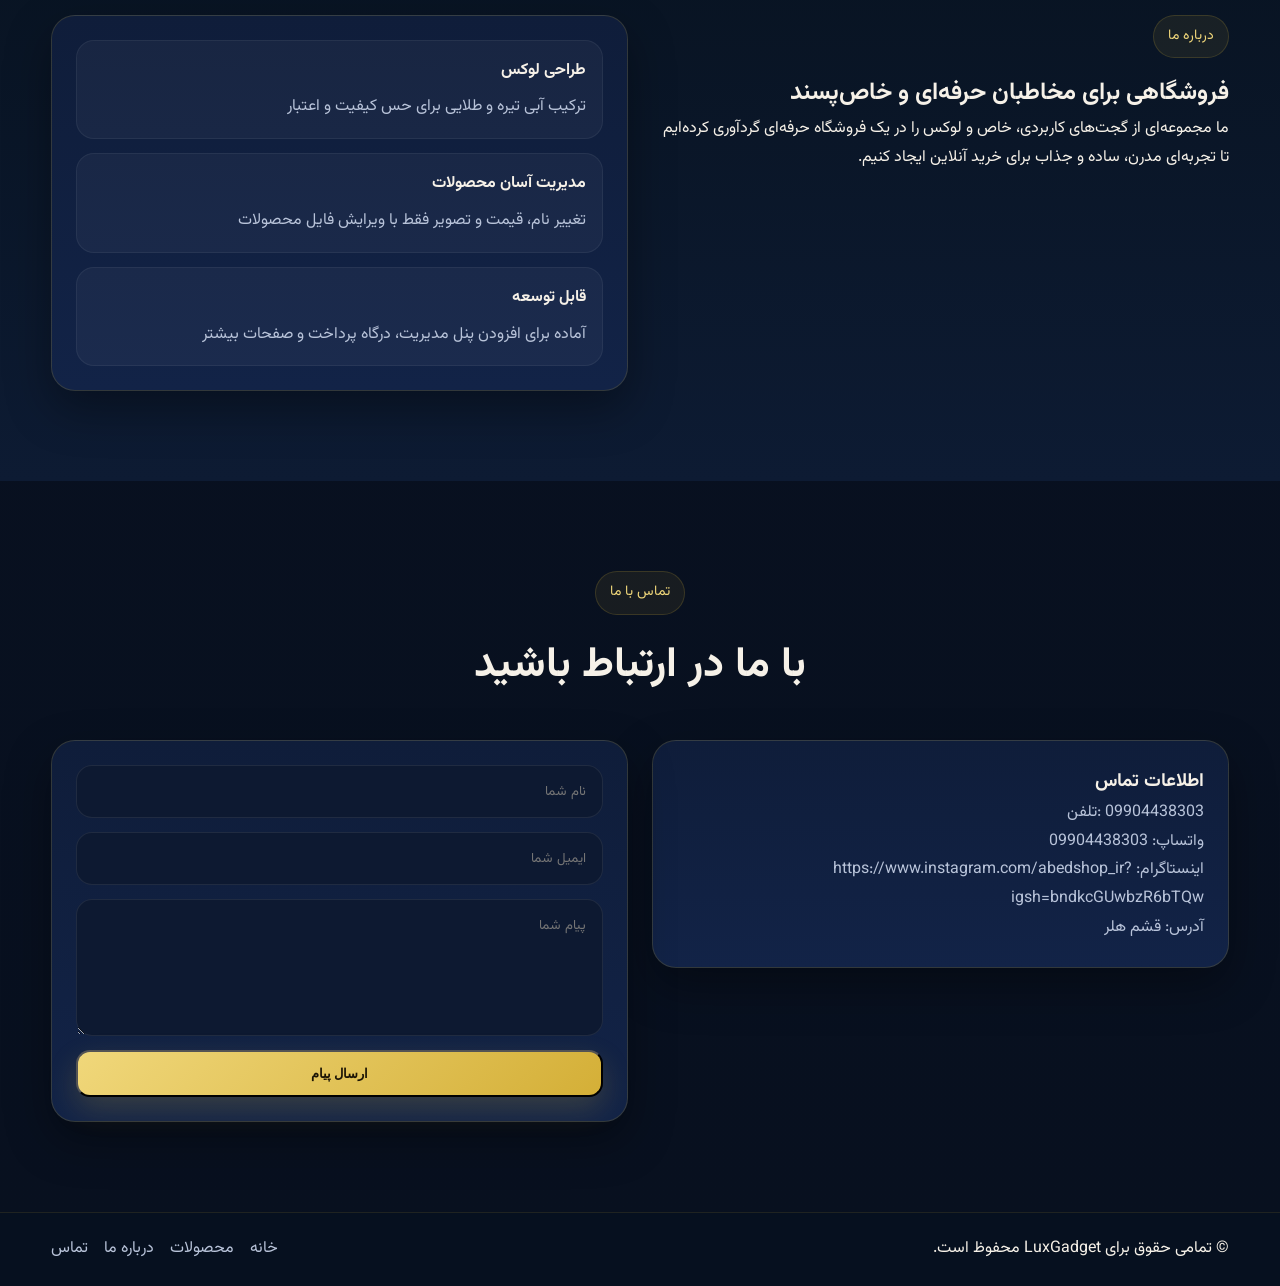
==== commit f59e11d3: "Update index.html" ====
--- a/index.html
+++ b/index.html
@@ -153,10 +153,10 @@
       <div class="contact-grid">
         <div class="contact-card">
           <h3>اطلاعات تماس</h3>
-          <p>09904438303 تلفن</p>
+          <p>09904438303 :تلفن</p>
           <p>واتساپ: 09904438303</p>
           <p>اینستاگرام: https://www.instagram.com/abedshop_ir?igsh=bndkcGUwbzR6bTQw</p>
-          <p>آدرس: قشم هلر 80</p>
+          <p>آدرس: قشم هلر</p>
         </div>
 
         <form class="contact-form">
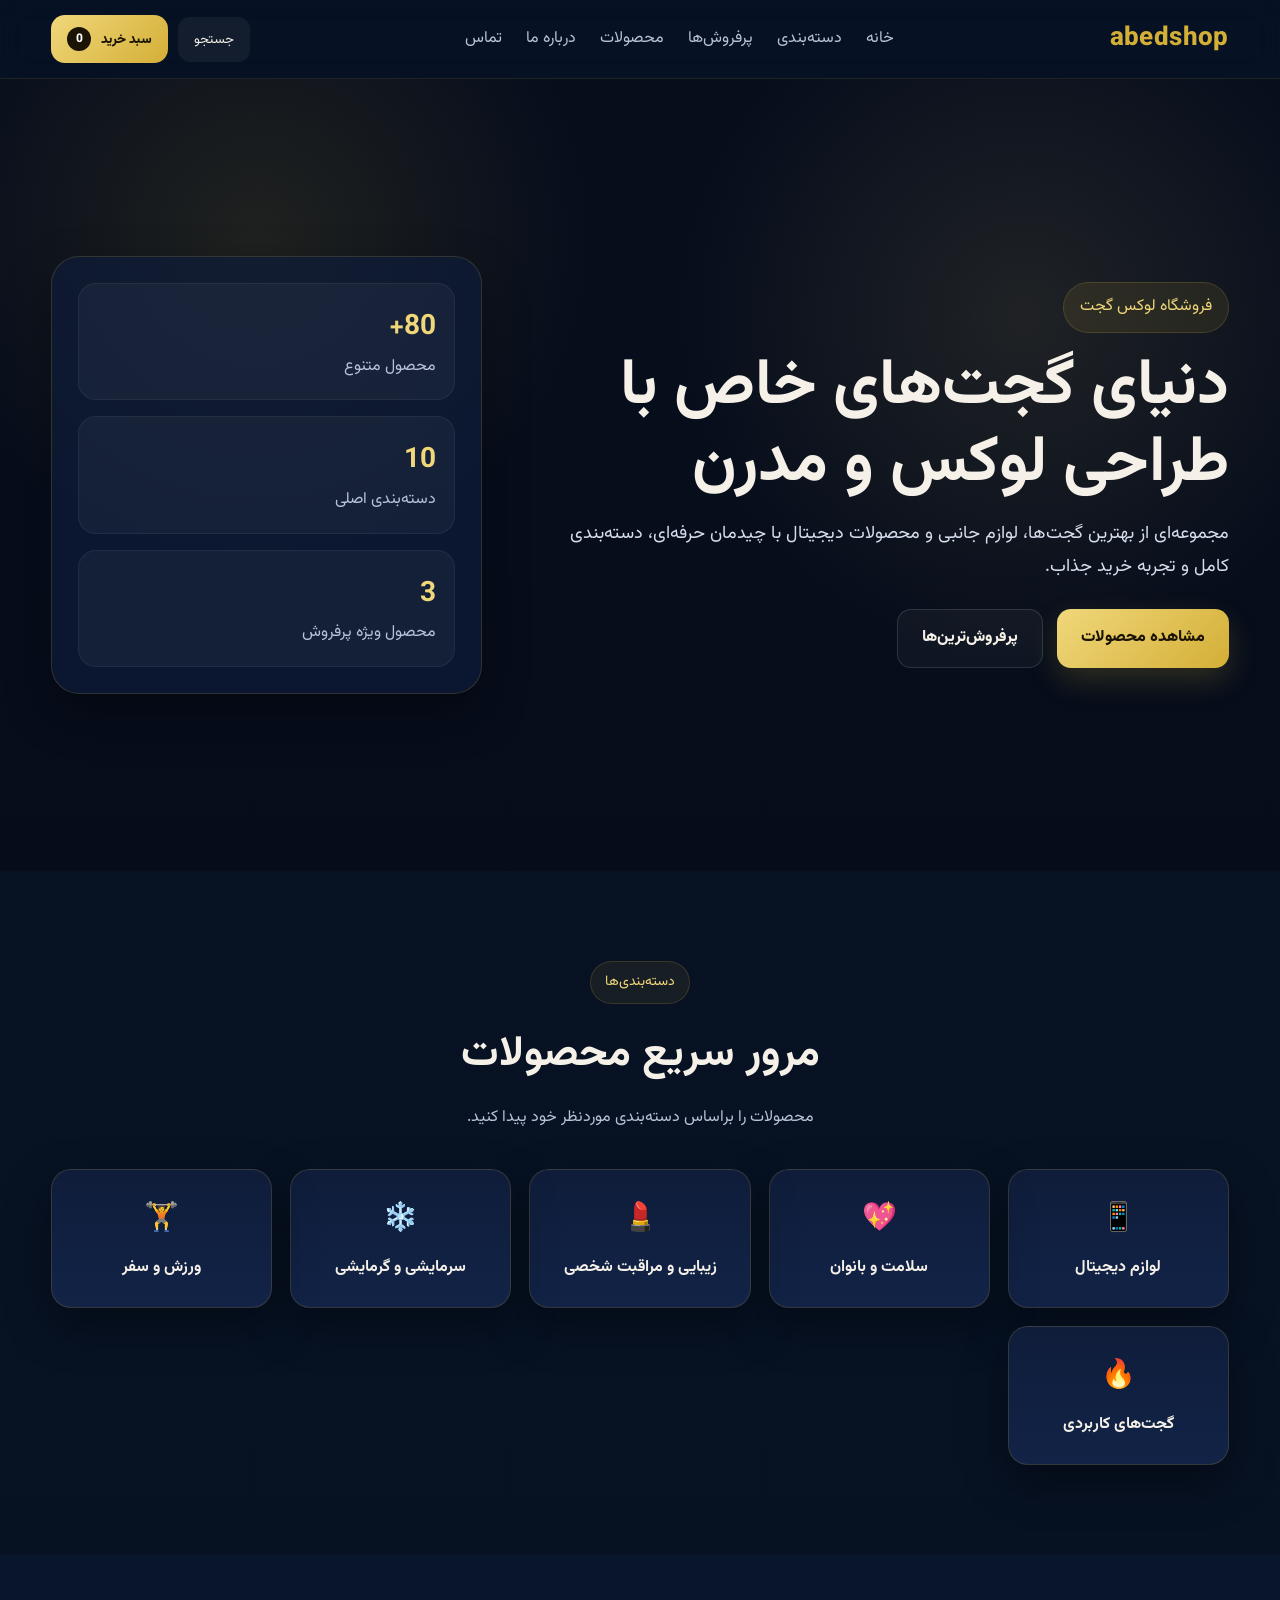
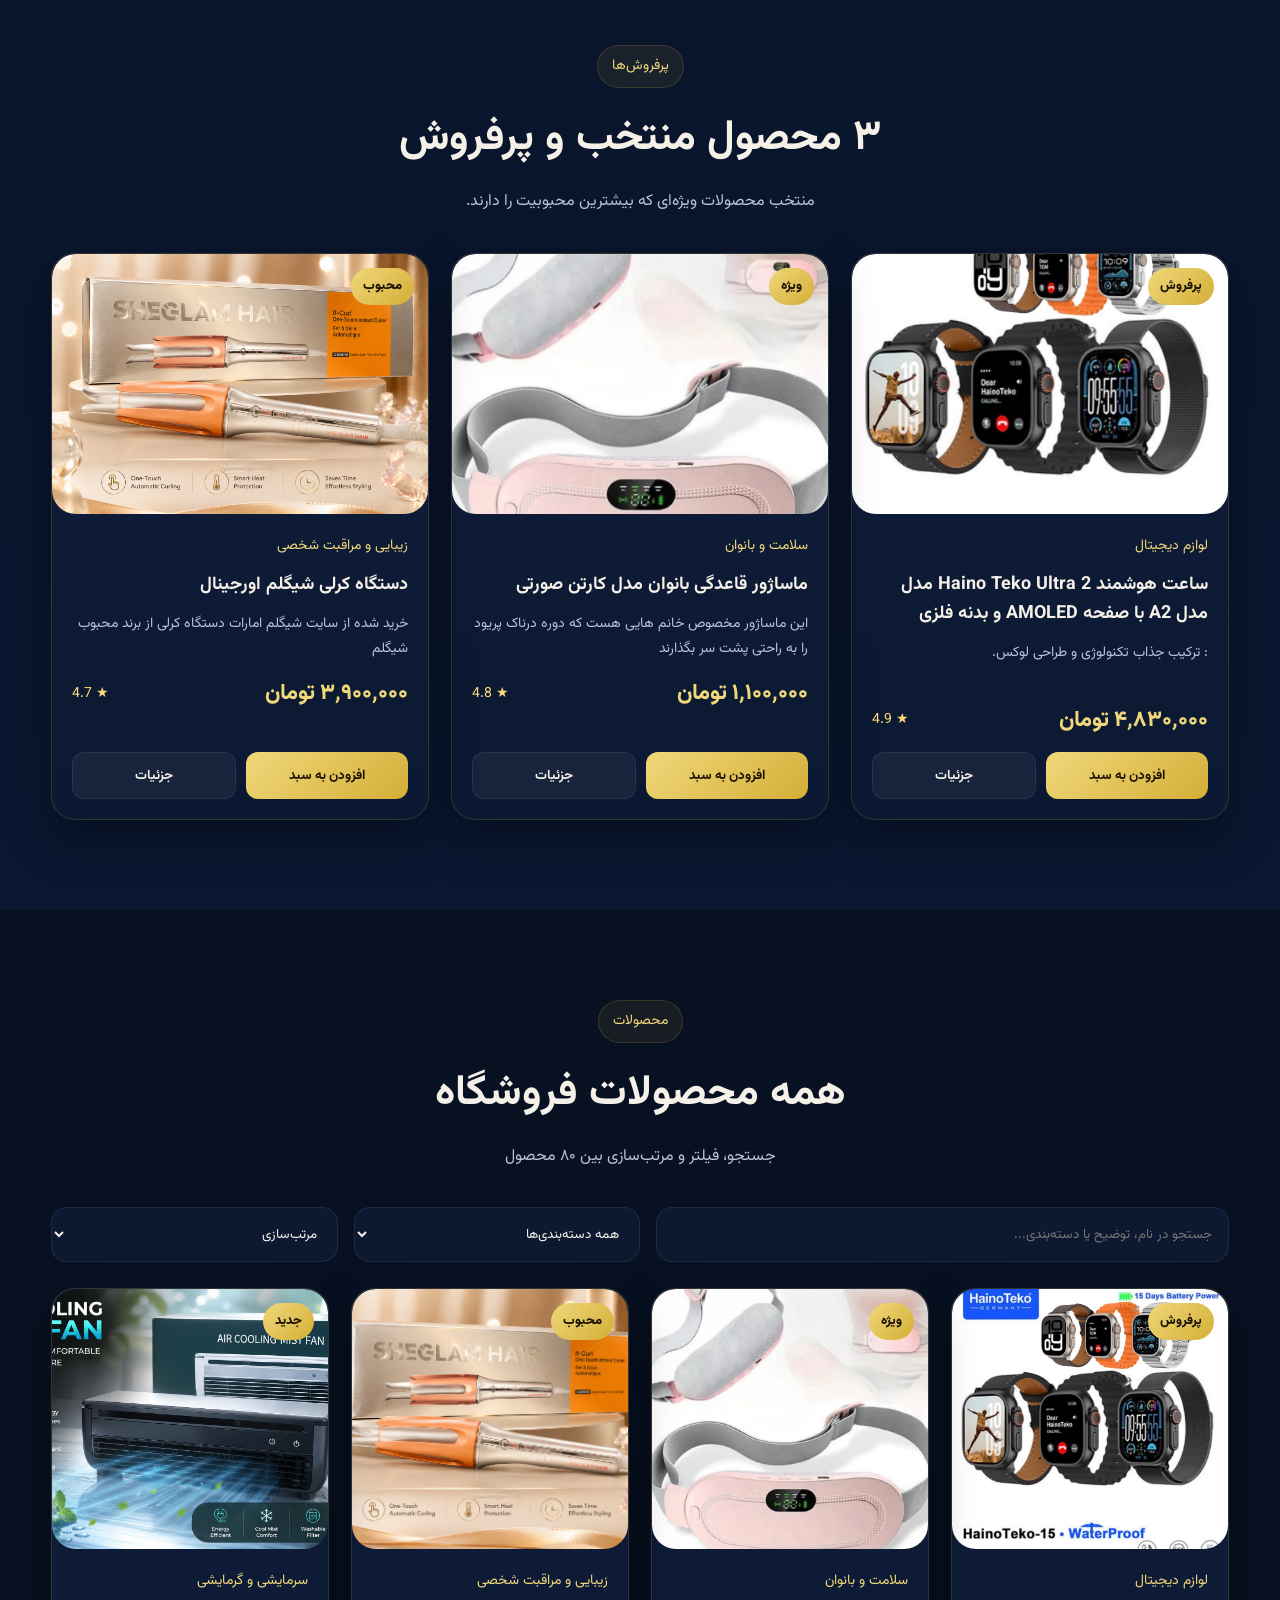
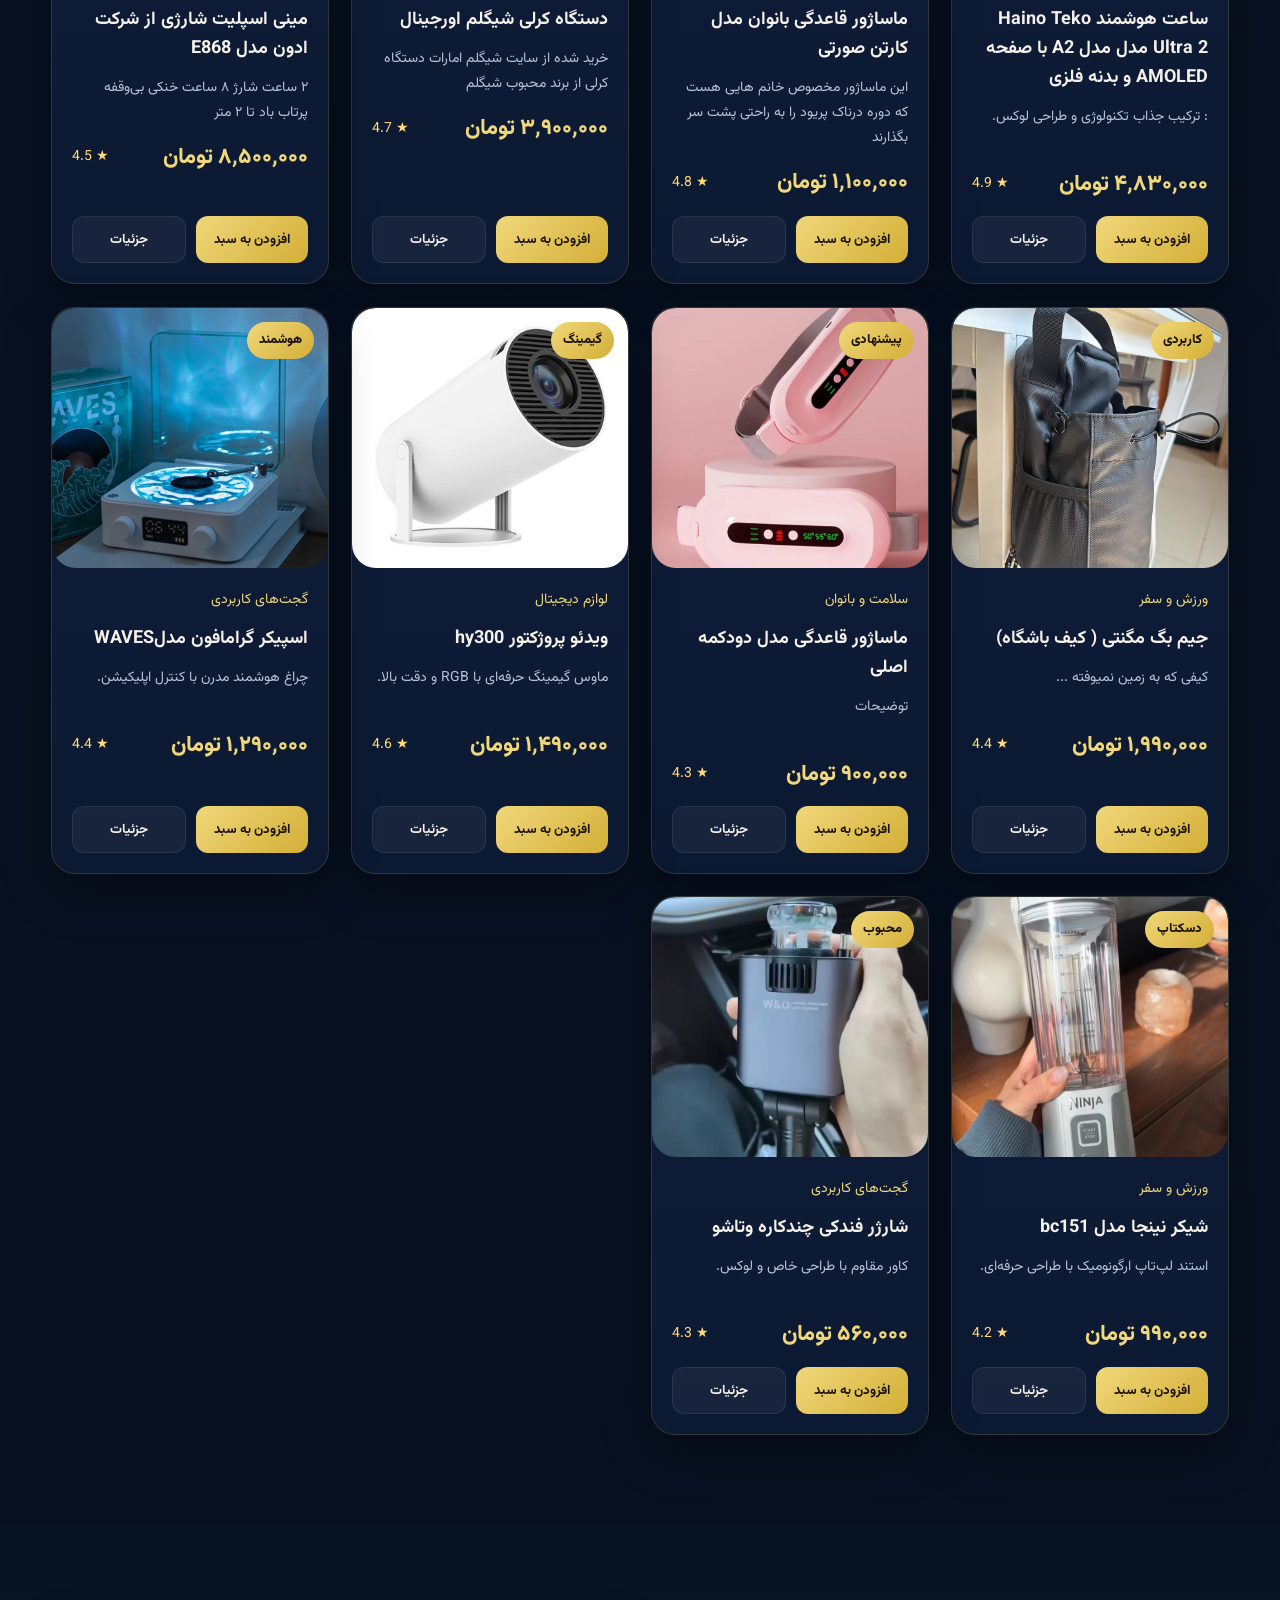
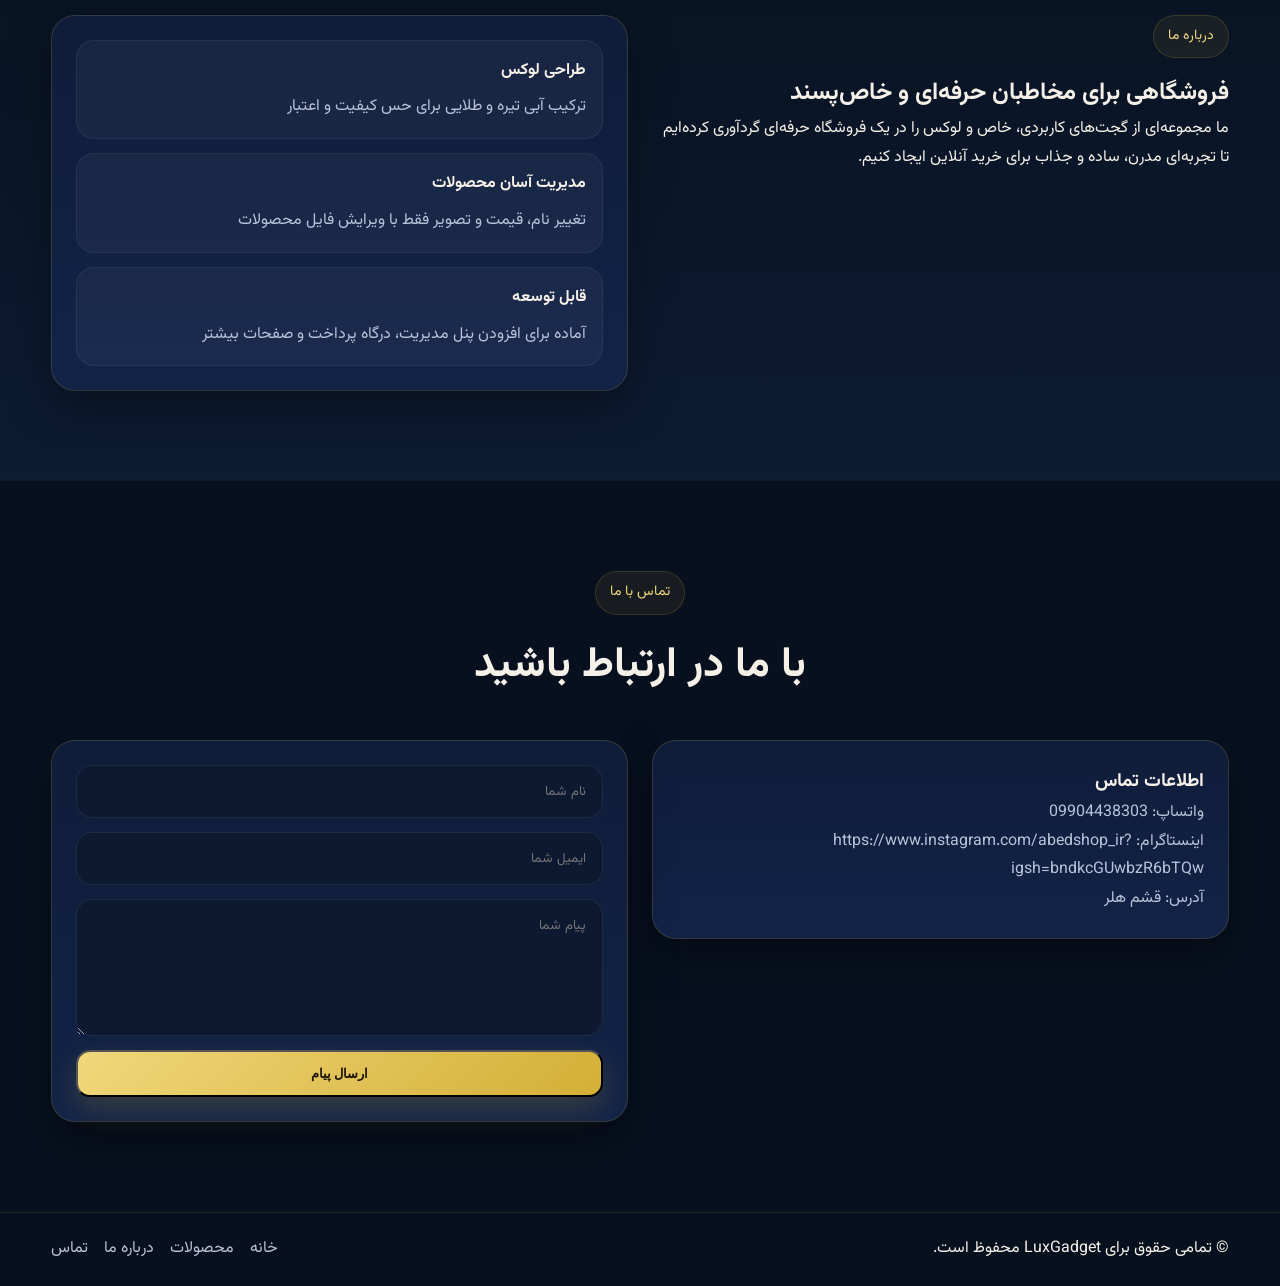
==== commit 6f9e3ccb: "Update index.html" ====
--- a/index.html
+++ b/index.html
@@ -153,7 +153,6 @@
       <div class="contact-grid">
         <div class="contact-card">
           <h3>اطلاعات تماس</h3>
-          <p>09904438303 :تلفن</p>
           <p>واتساپ: 09904438303</p>
           <p>اینستاگرام: https://www.instagram.com/abedshop_ir?igsh=bndkcGUwbzR6bTQw</p>
           <p>آدرس: قشم هلر</p>
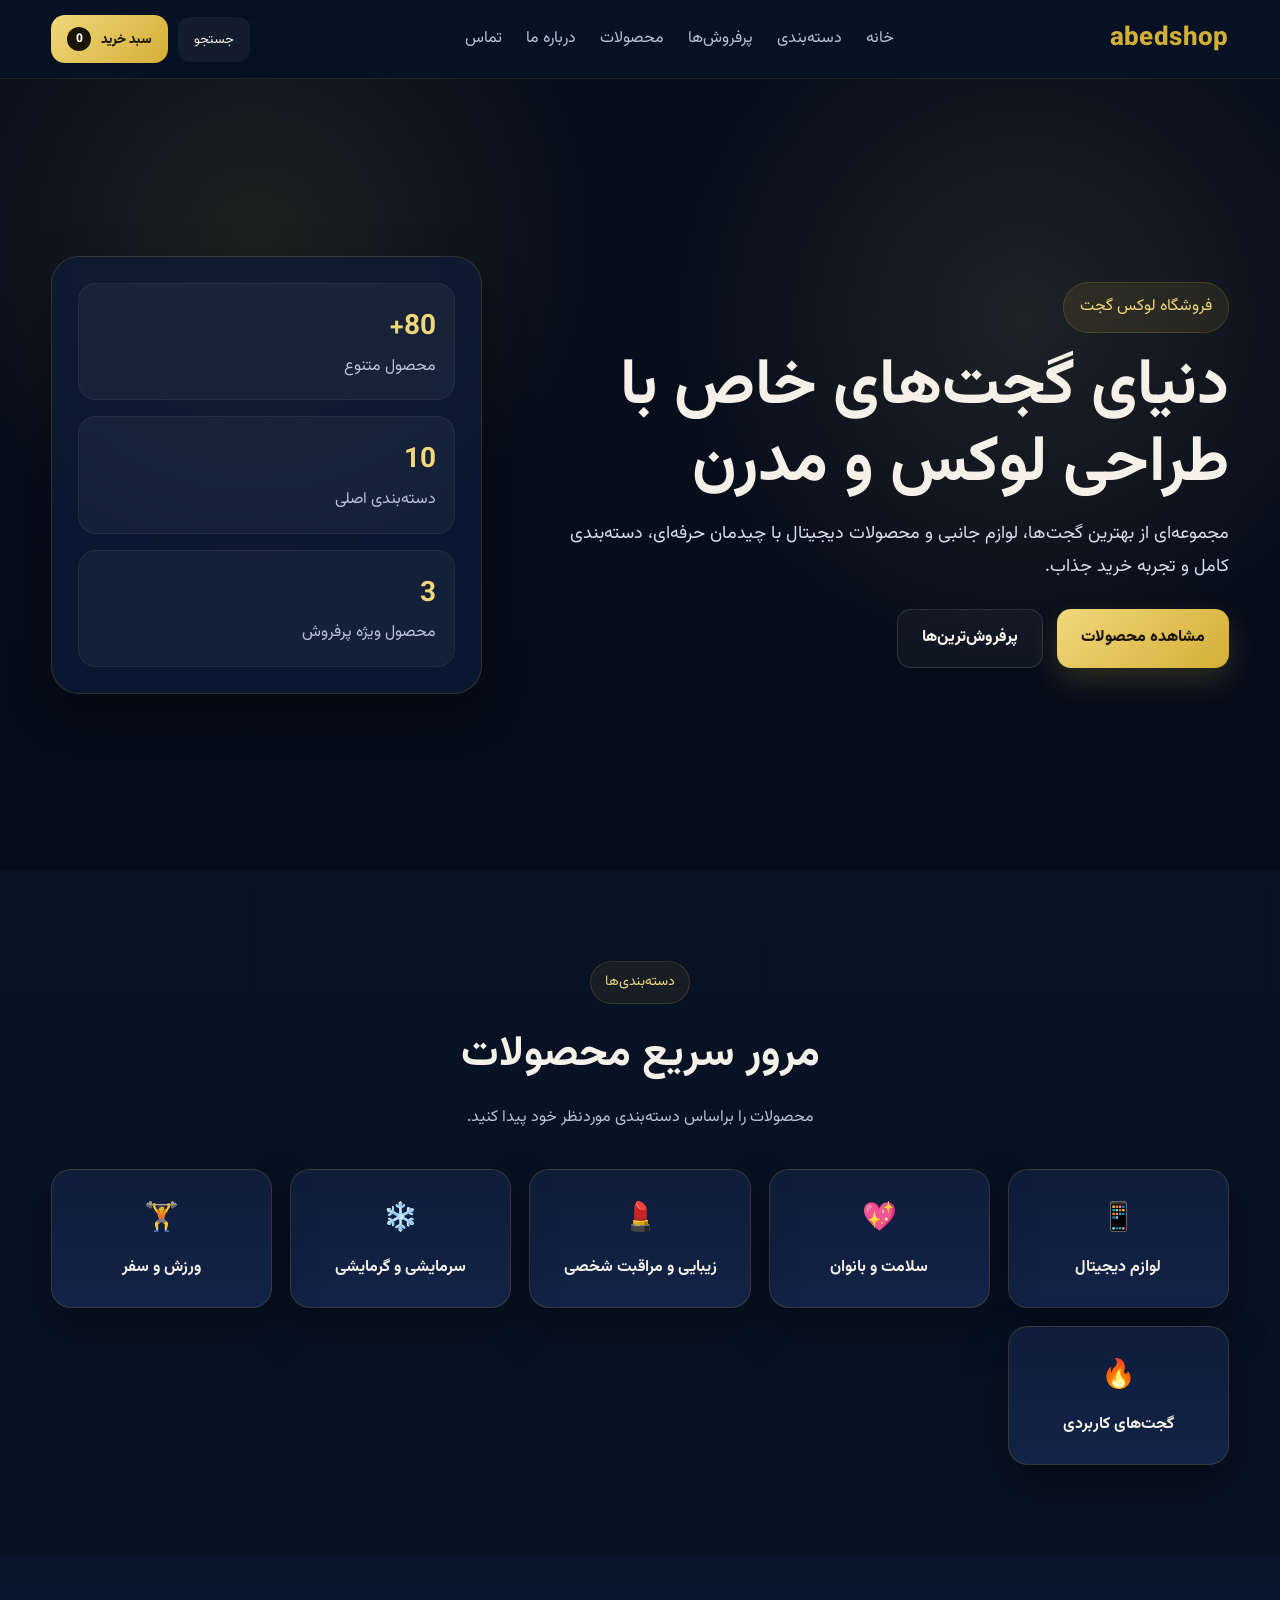
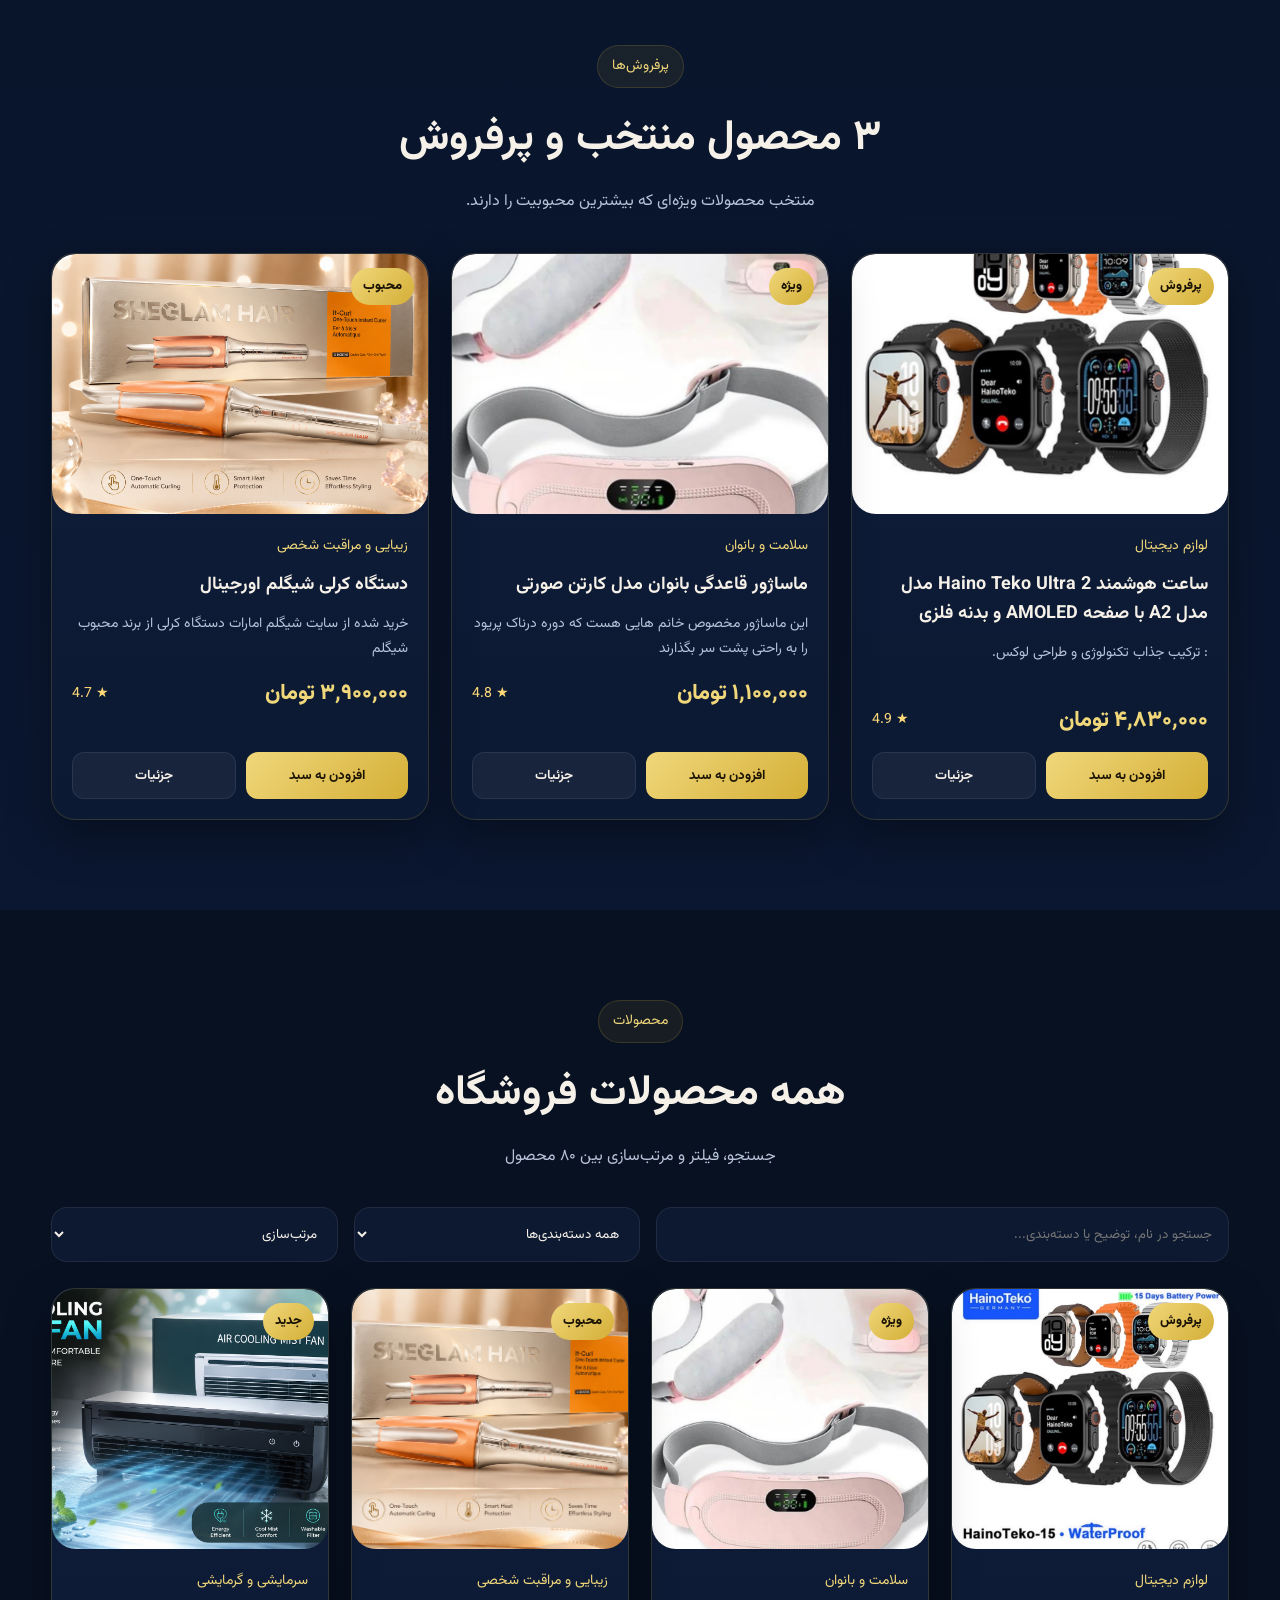
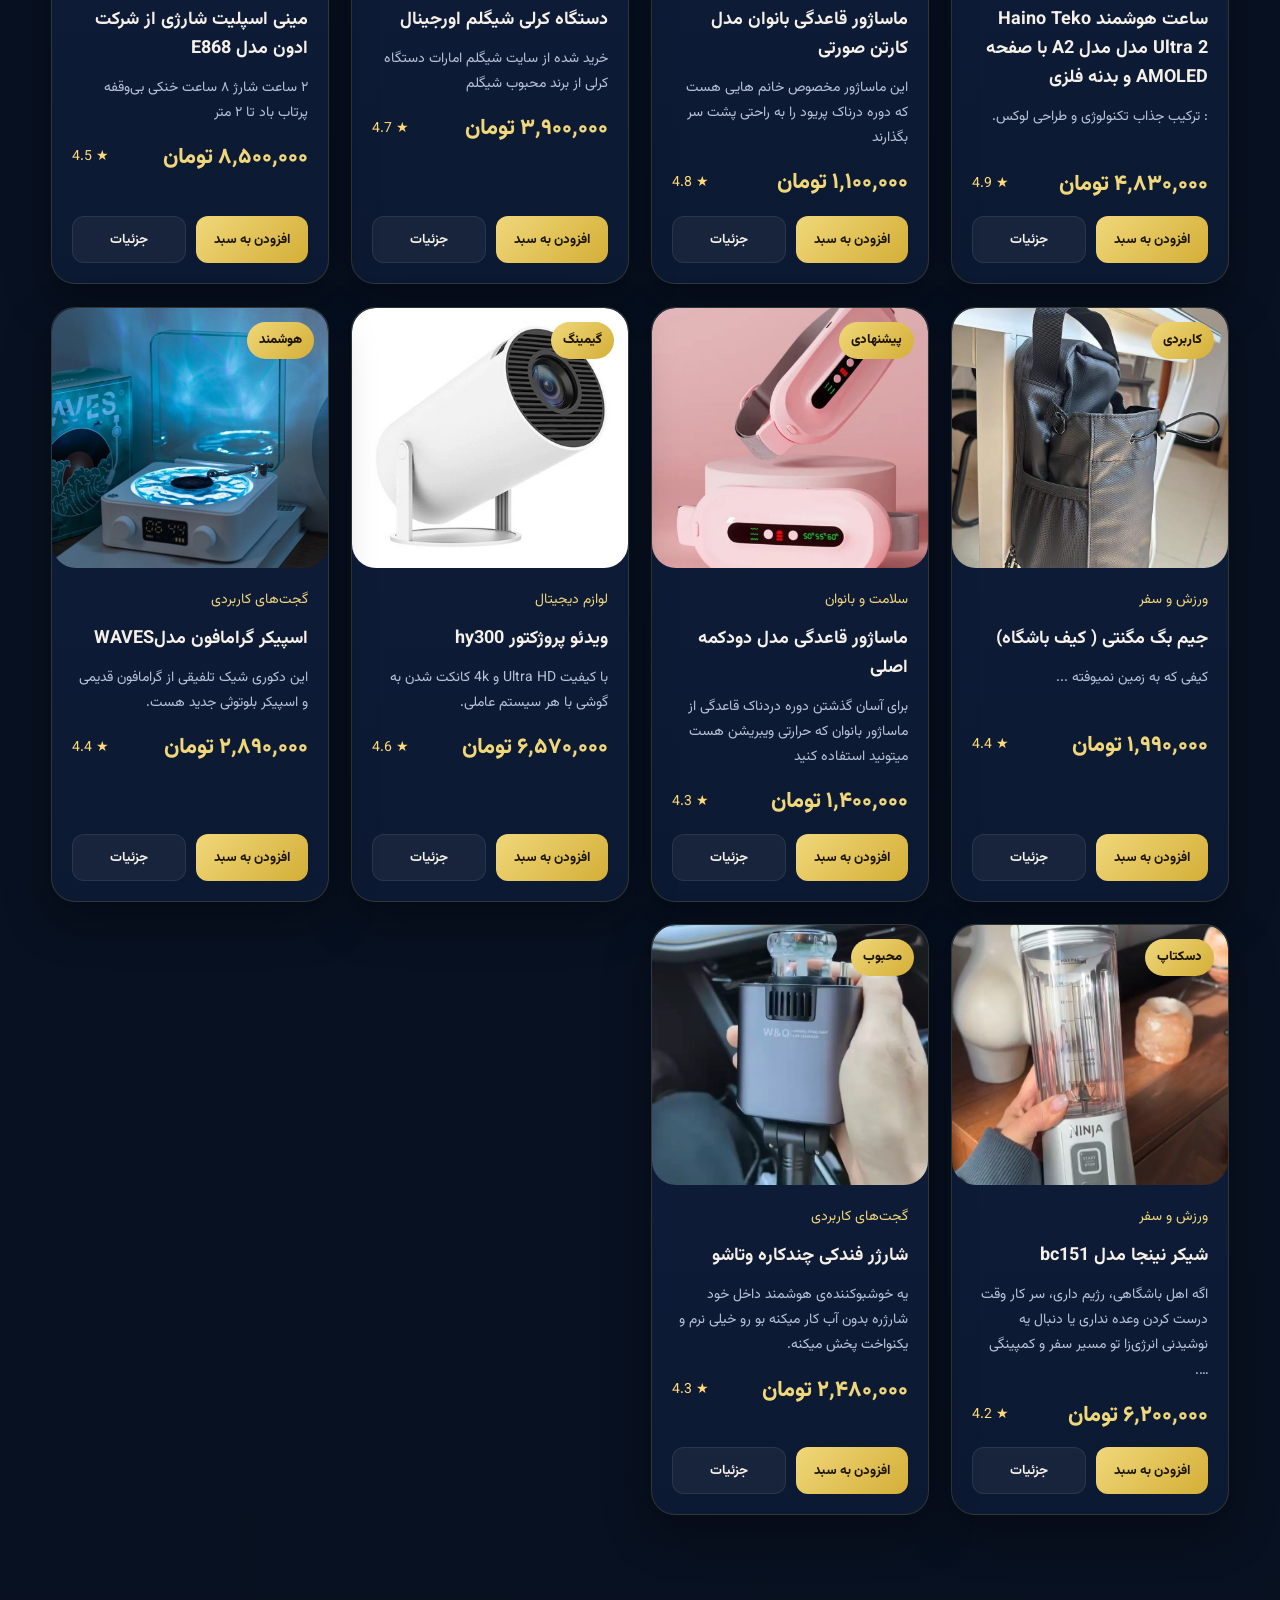
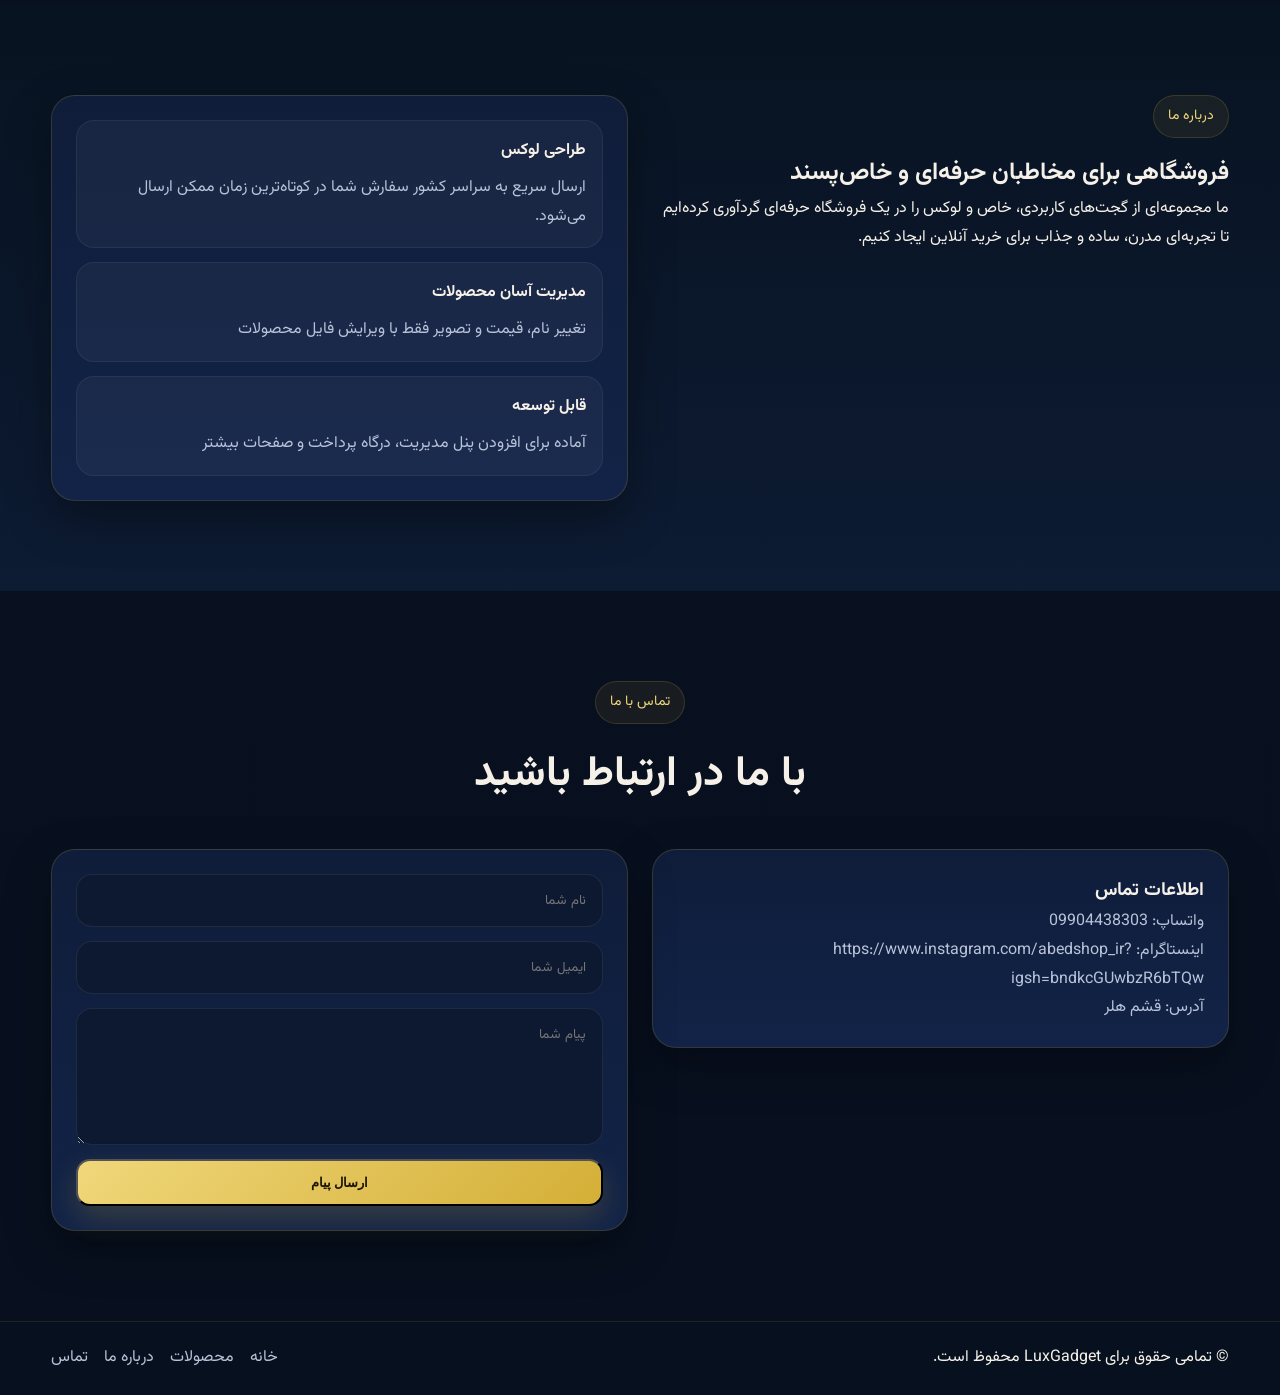
==== commit 4161f894: "Update index.html" ====
--- a/index.html
+++ b/index.html
@@ -130,7 +130,8 @@
       <div class="about-card">
         <div class="about-item">
           <strong>طراحی لوکس</strong>
-          <span>ترکیب آبی تیره و طلایی برای حس کیفیت و اعتبار</span>
+          <span>ارسال سریع به سراسر کشور
+سفارش شما در کوتاه‌ترین زمان ممکن ارسال می‌شود.</span>
         </div>
         <div class="about-item">
           <strong>مدیریت آسان محصولات</strong>
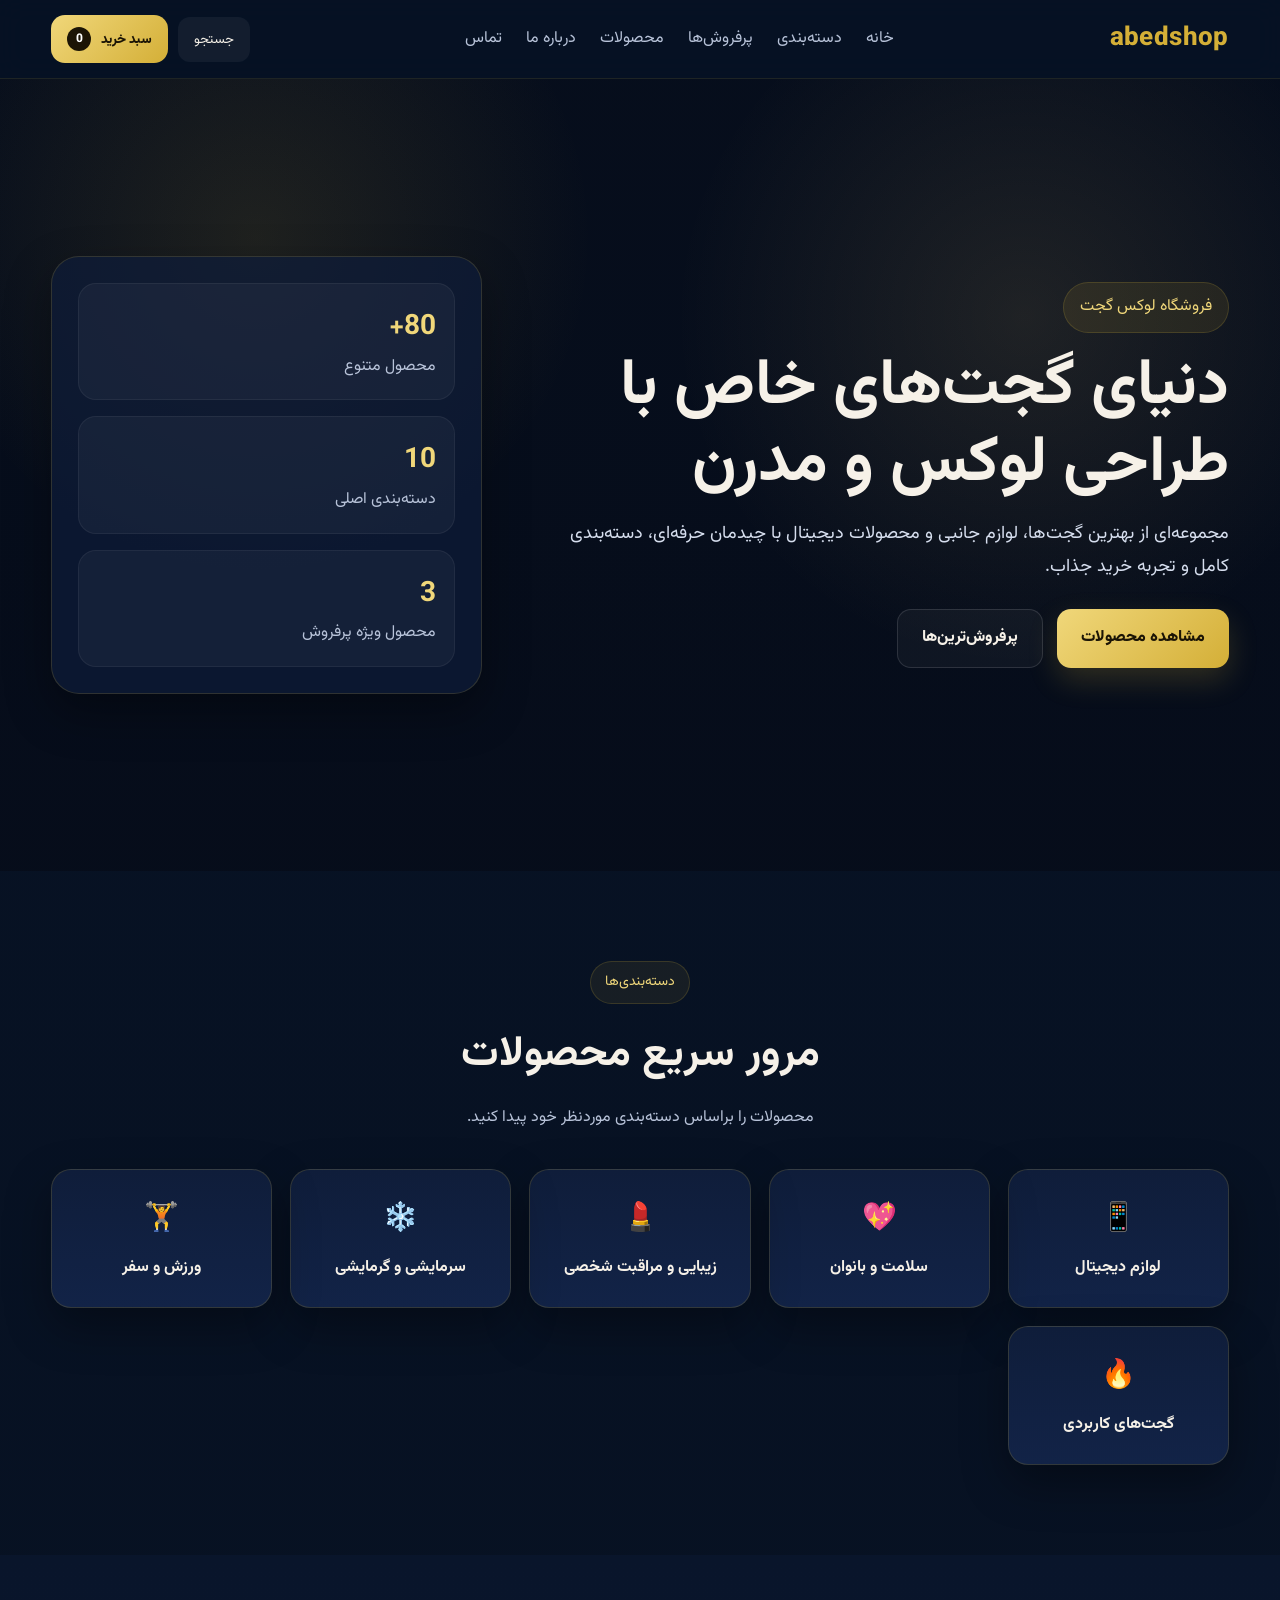
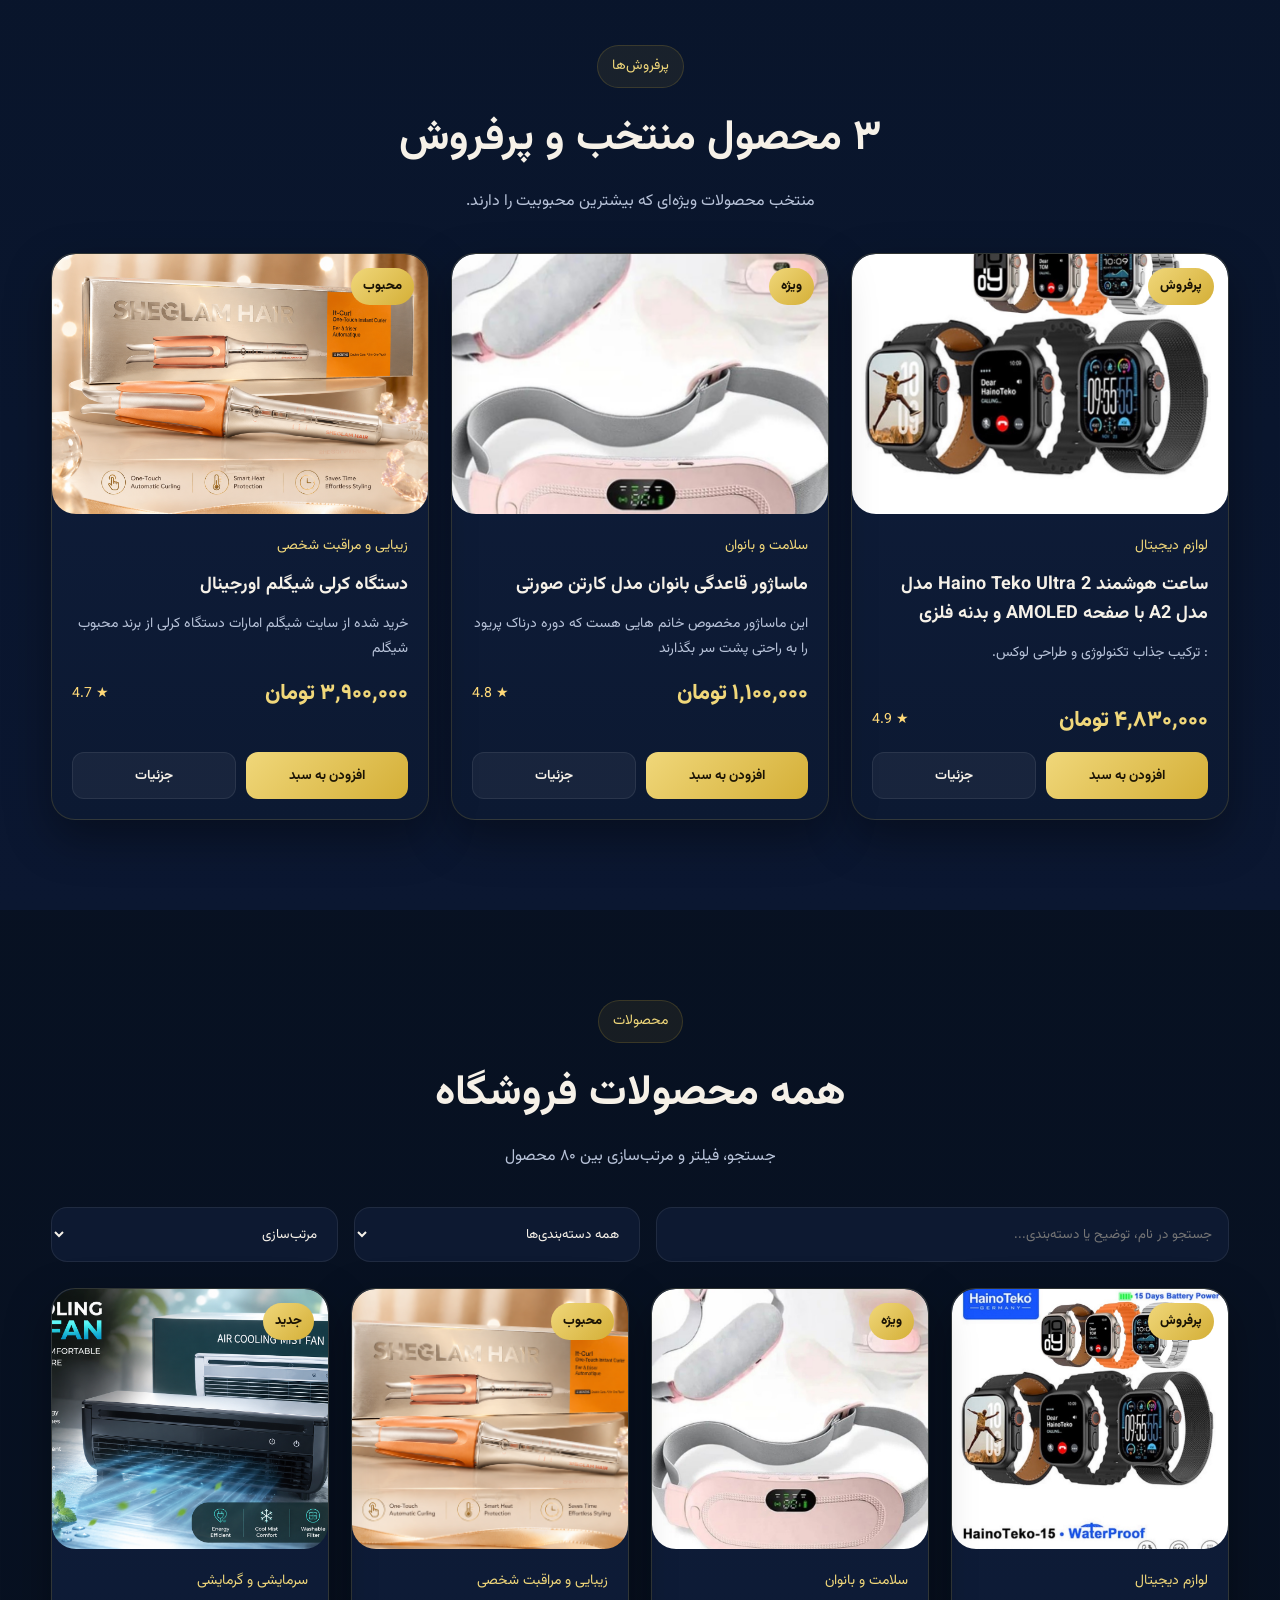
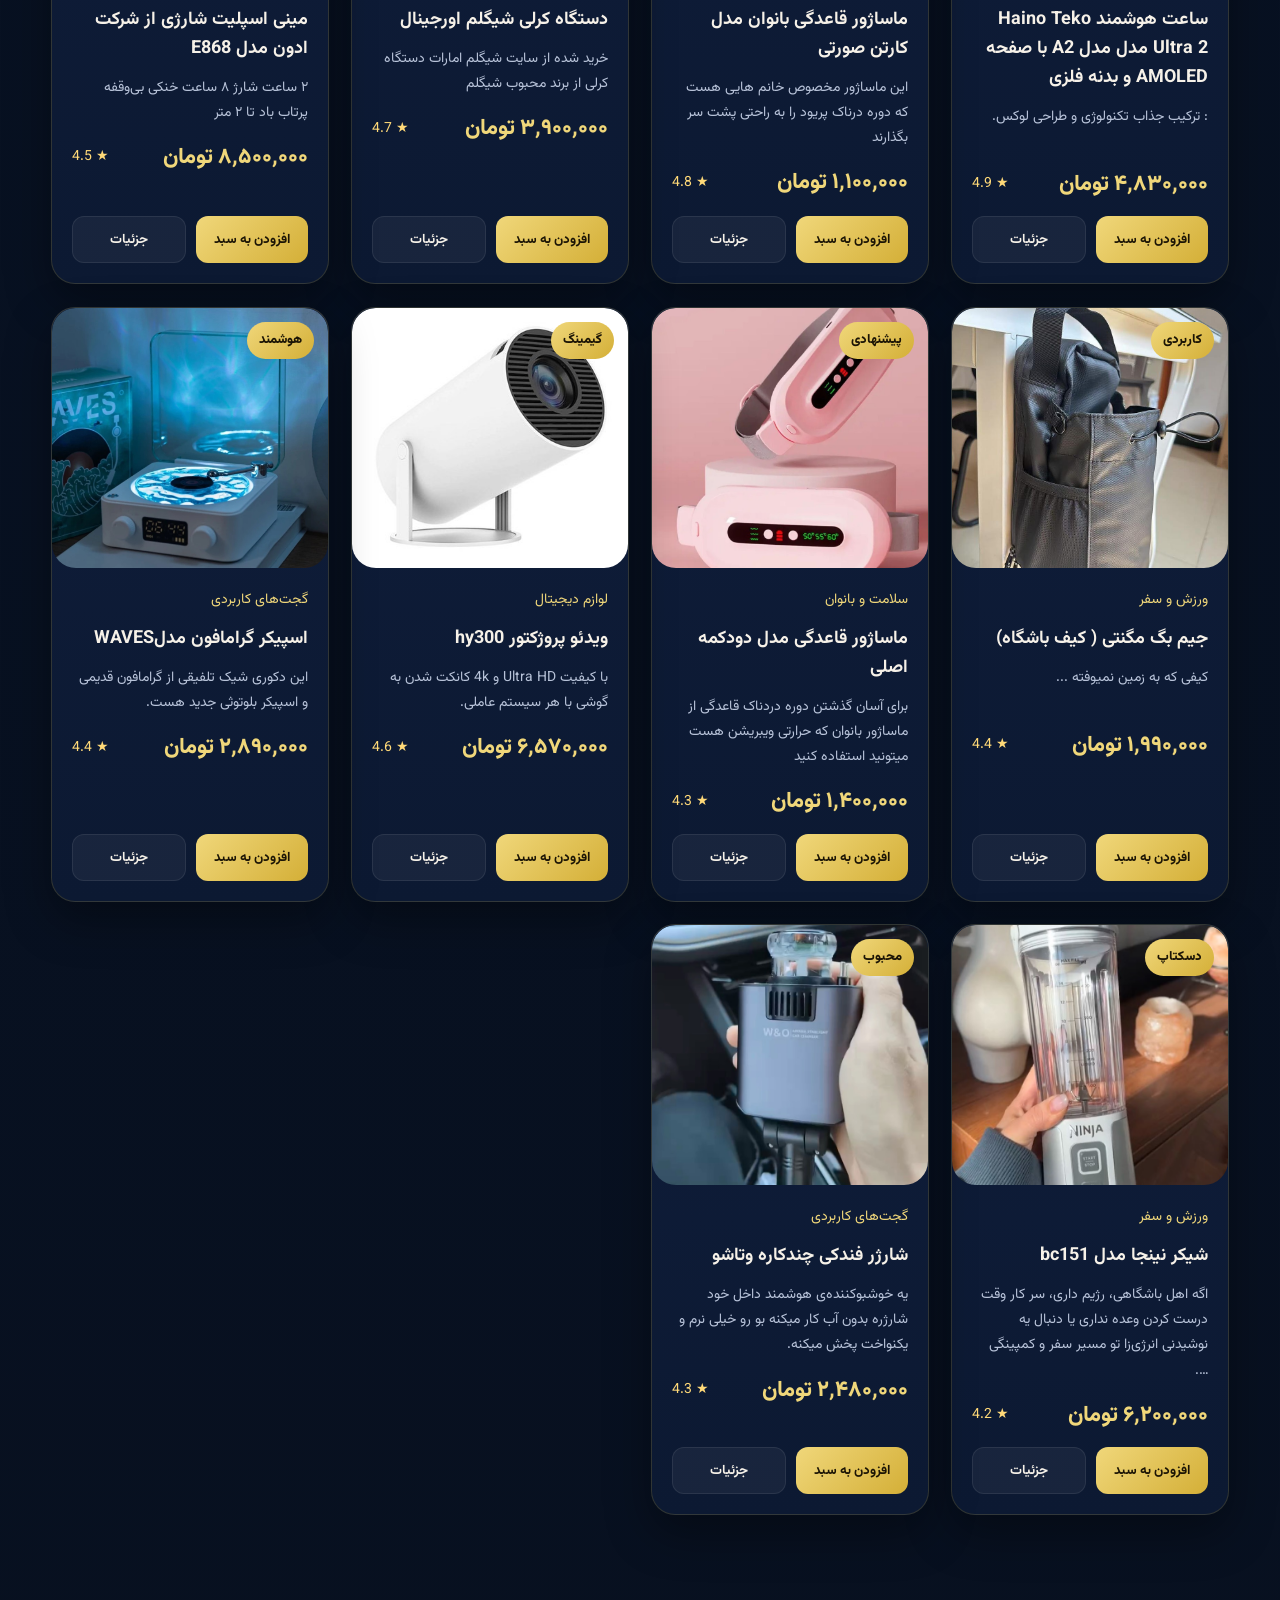
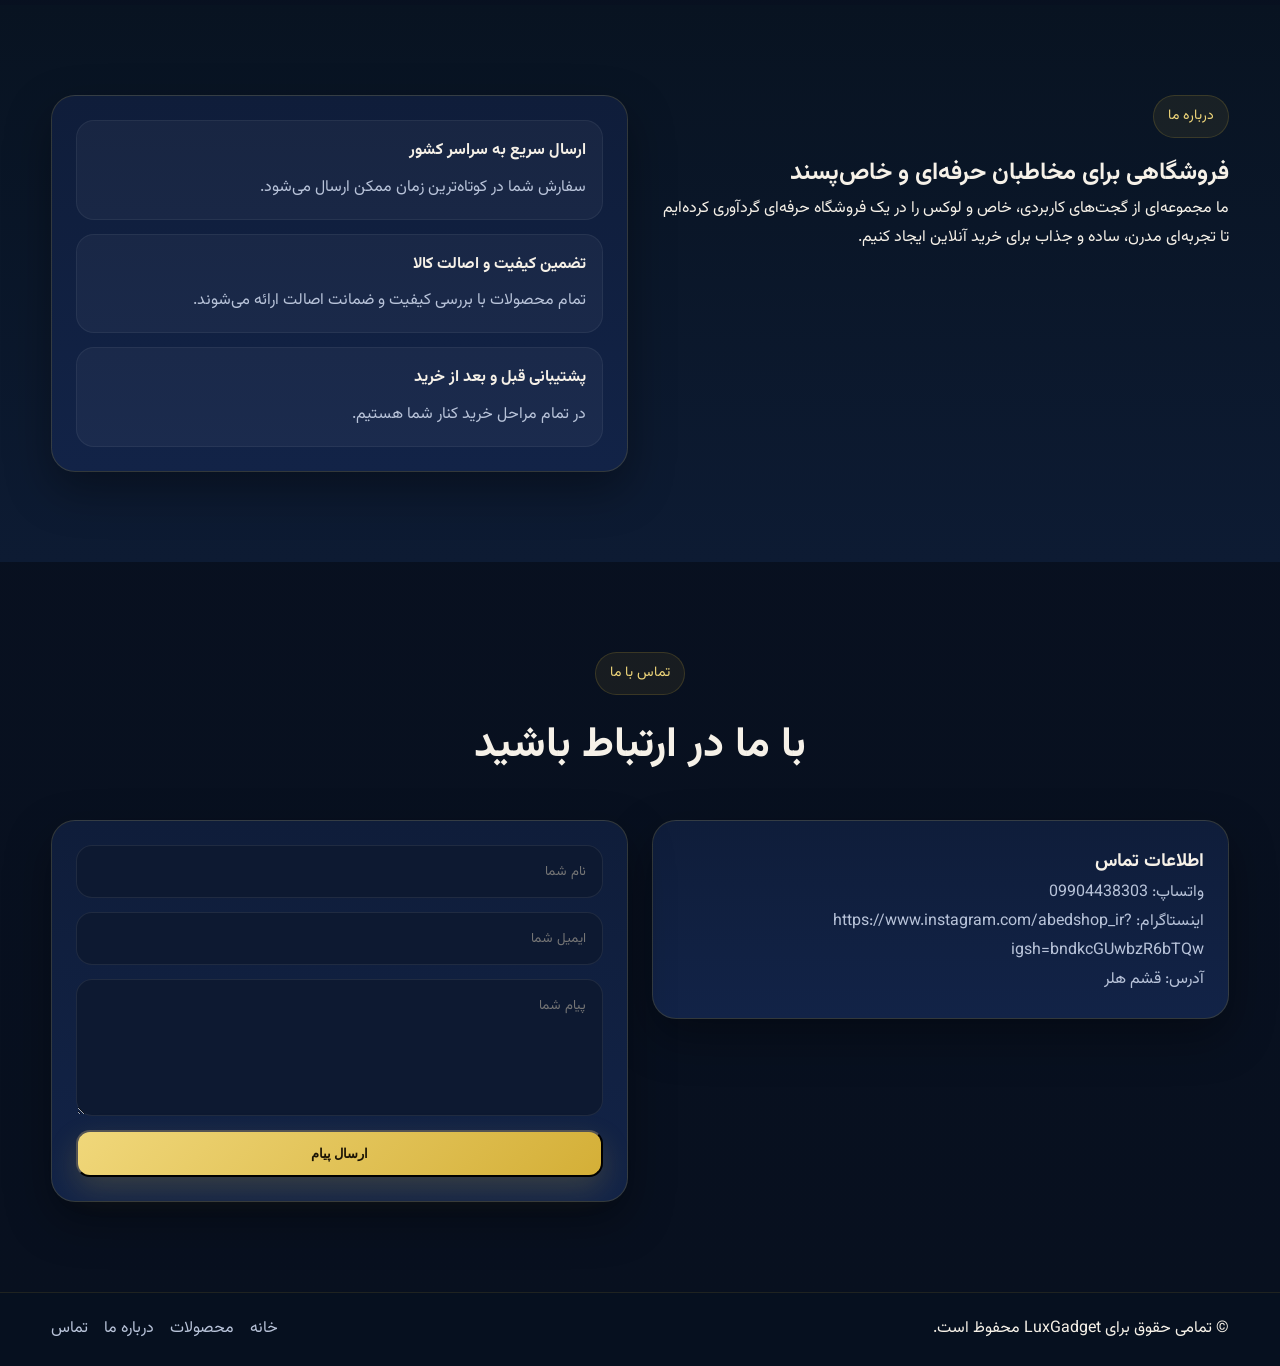
==== commit 070a2d1e: "Update index.html" ====
--- a/index.html
+++ b/index.html
@@ -129,17 +129,16 @@
       </div>
       <div class="about-card">
         <div class="about-item">
-          <strong>طراحی لوکس</strong>
-          <span>ارسال سریع به سراسر کشور
-سفارش شما در کوتاه‌ترین زمان ممکن ارسال می‌شود.</span>
+          <strong>ارسال سریع به سراسر کشور</strong>
+          <span>سفارش شما در کوتاه‌ترین زمان ممکن ارسال می‌شود.</span>
         </div>
         <div class="about-item">
-          <strong>مدیریت آسان محصولات</strong>
-          <span>تغییر نام، قیمت و تصویر فقط با ویرایش فایل محصولات</span>
+          <strong>تضمین کیفیت و اصالت کالا</strong>
+          <span>تمام محصولات با بررسی کیفیت و ضمانت اصالت ارائه می‌شوند.</span>
         </div>
         <div class="about-item">
-          <strong>قابل توسعه</strong>
-          <span>آماده برای افزودن پنل مدیریت، درگاه پرداخت و صفحات بیشتر</span>
+          <strong>پشتیبانی قبل و بعد از خرید</strong>
+          <span>در تمام مراحل خرید کنار شما هستیم.</span>
         </div>
       </div>
     </div>
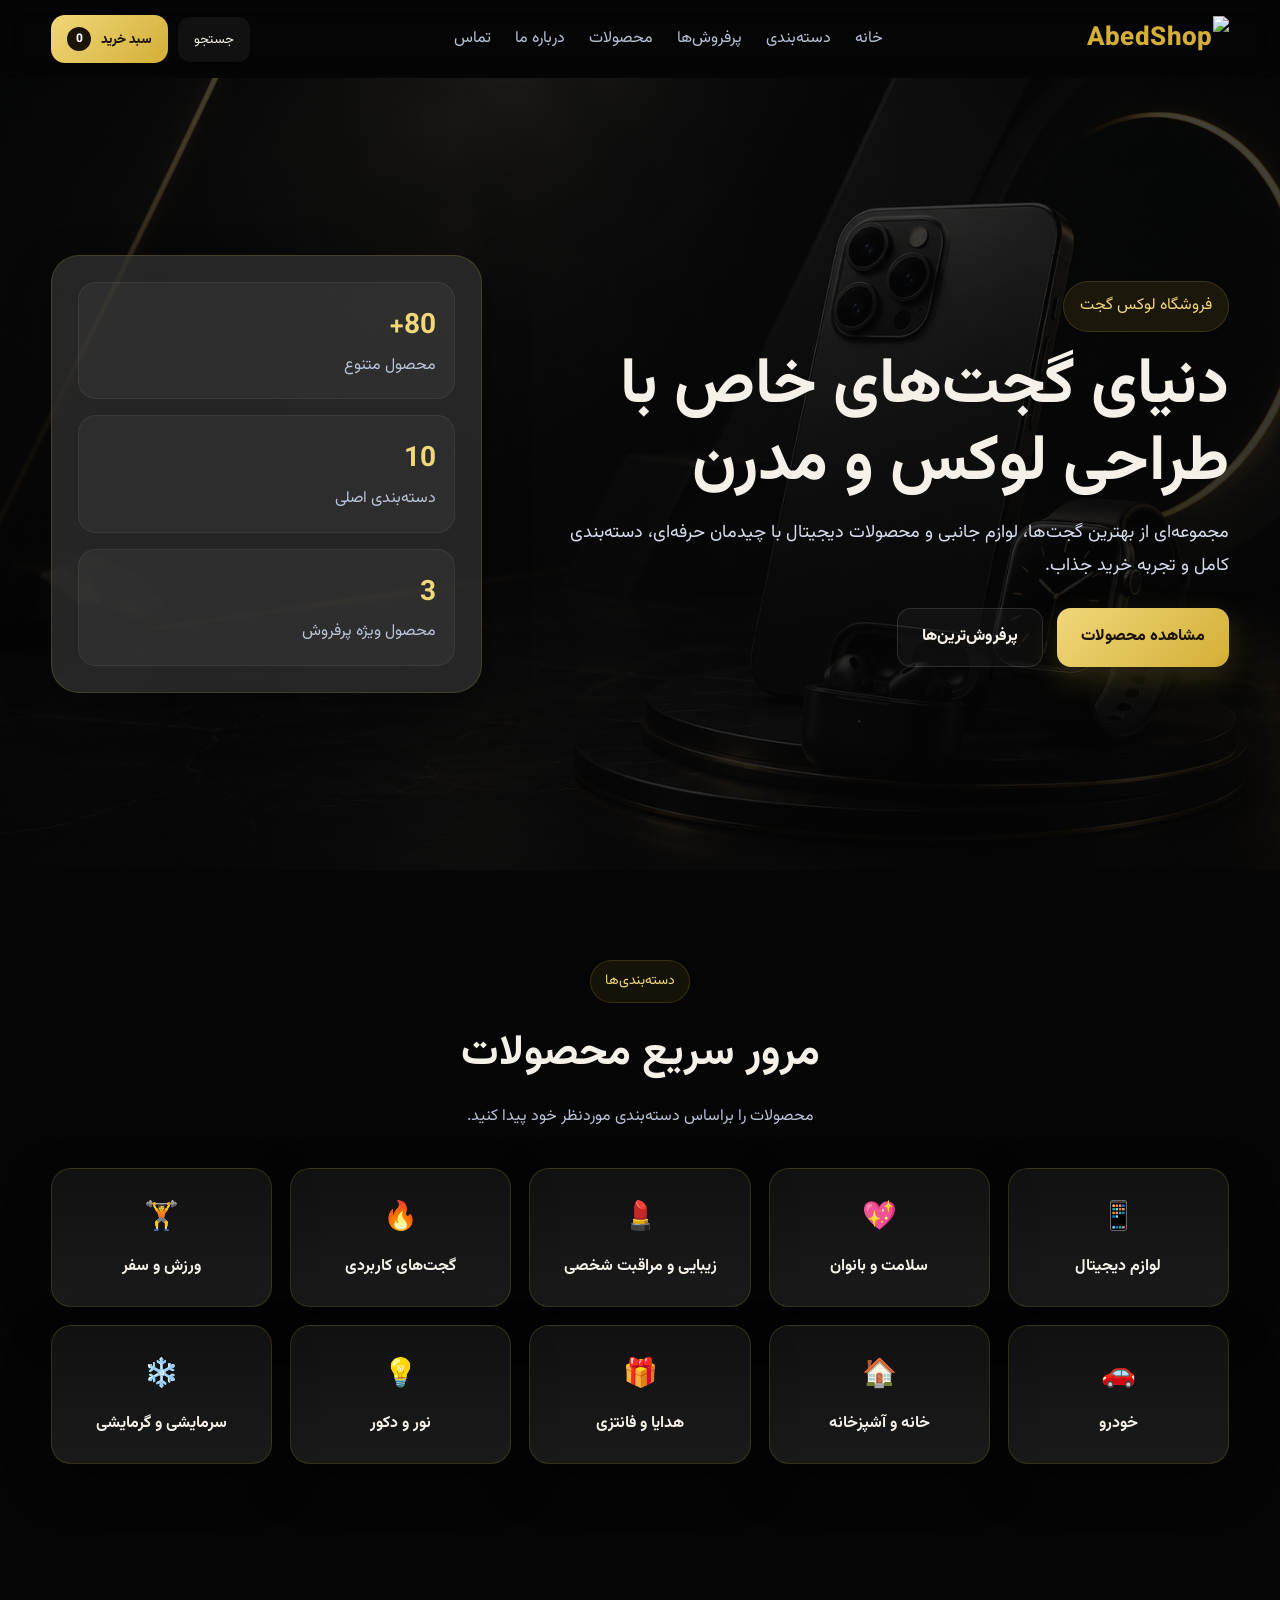
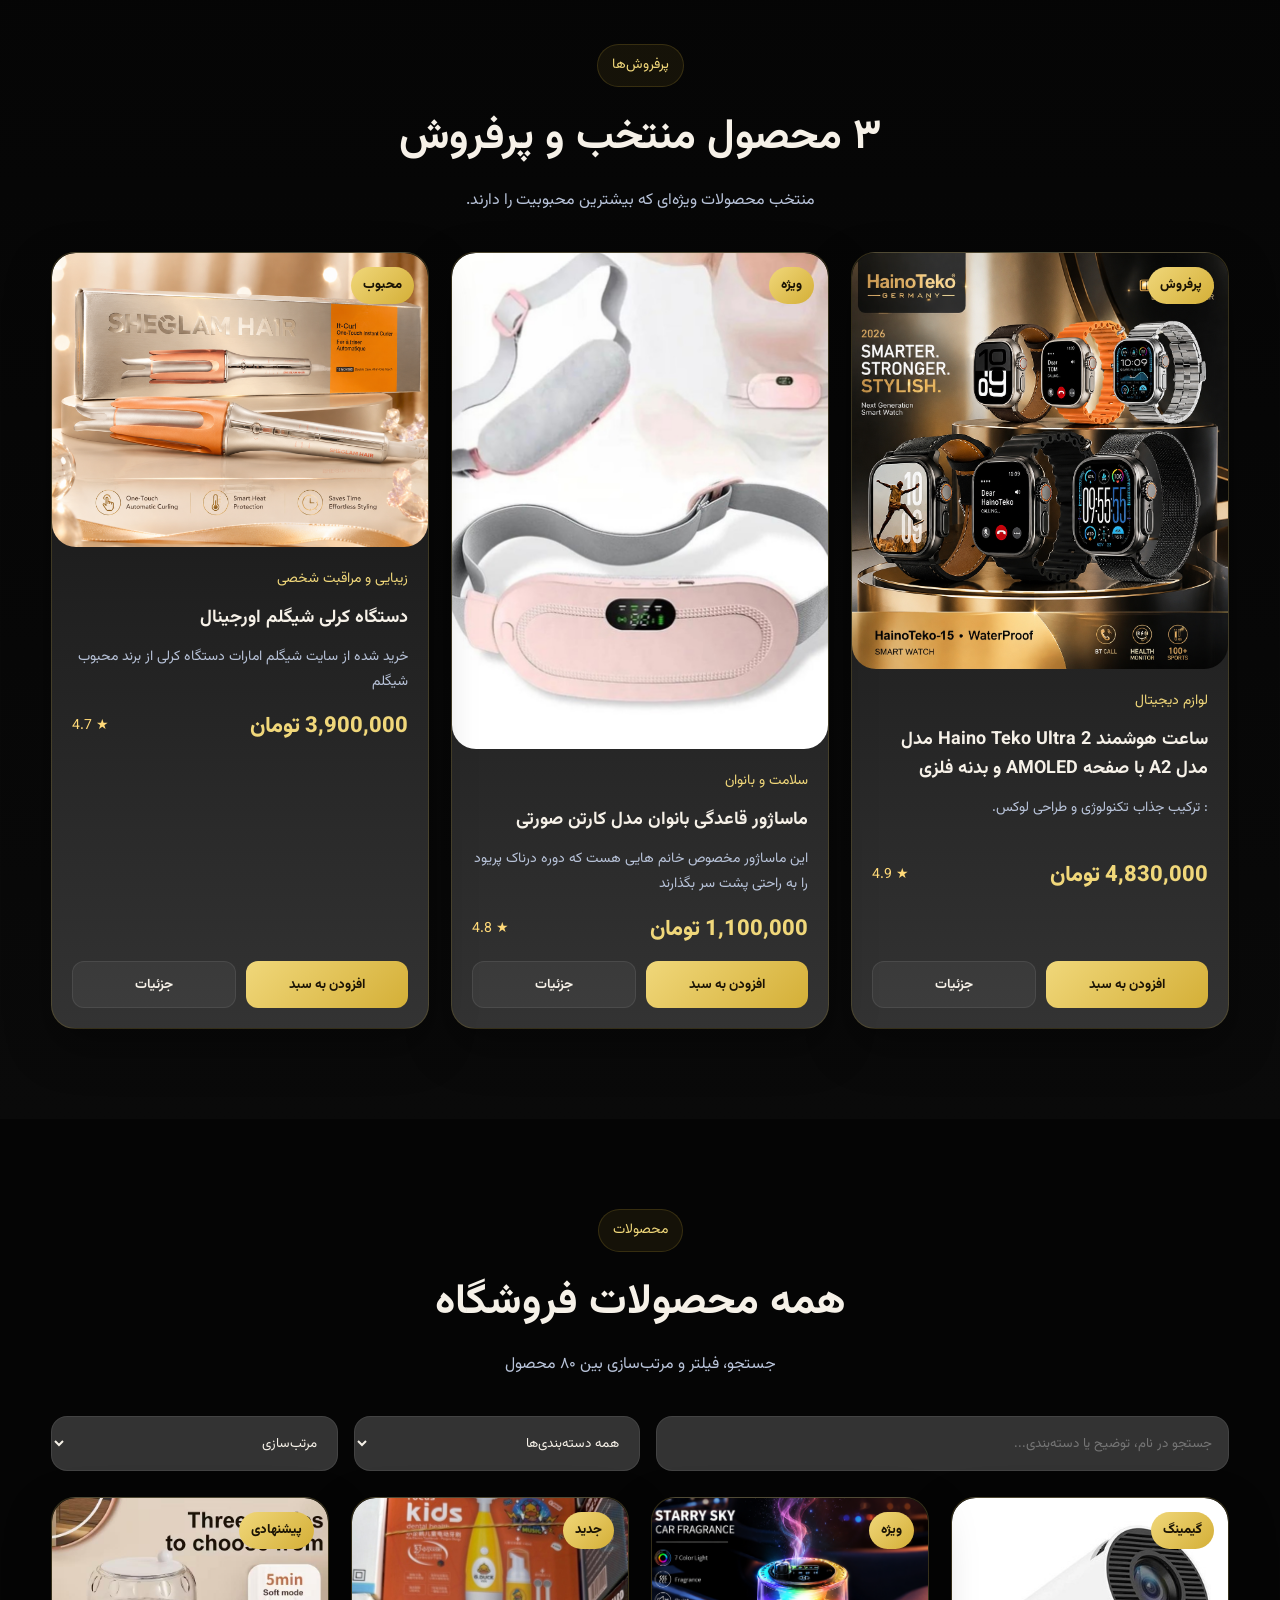
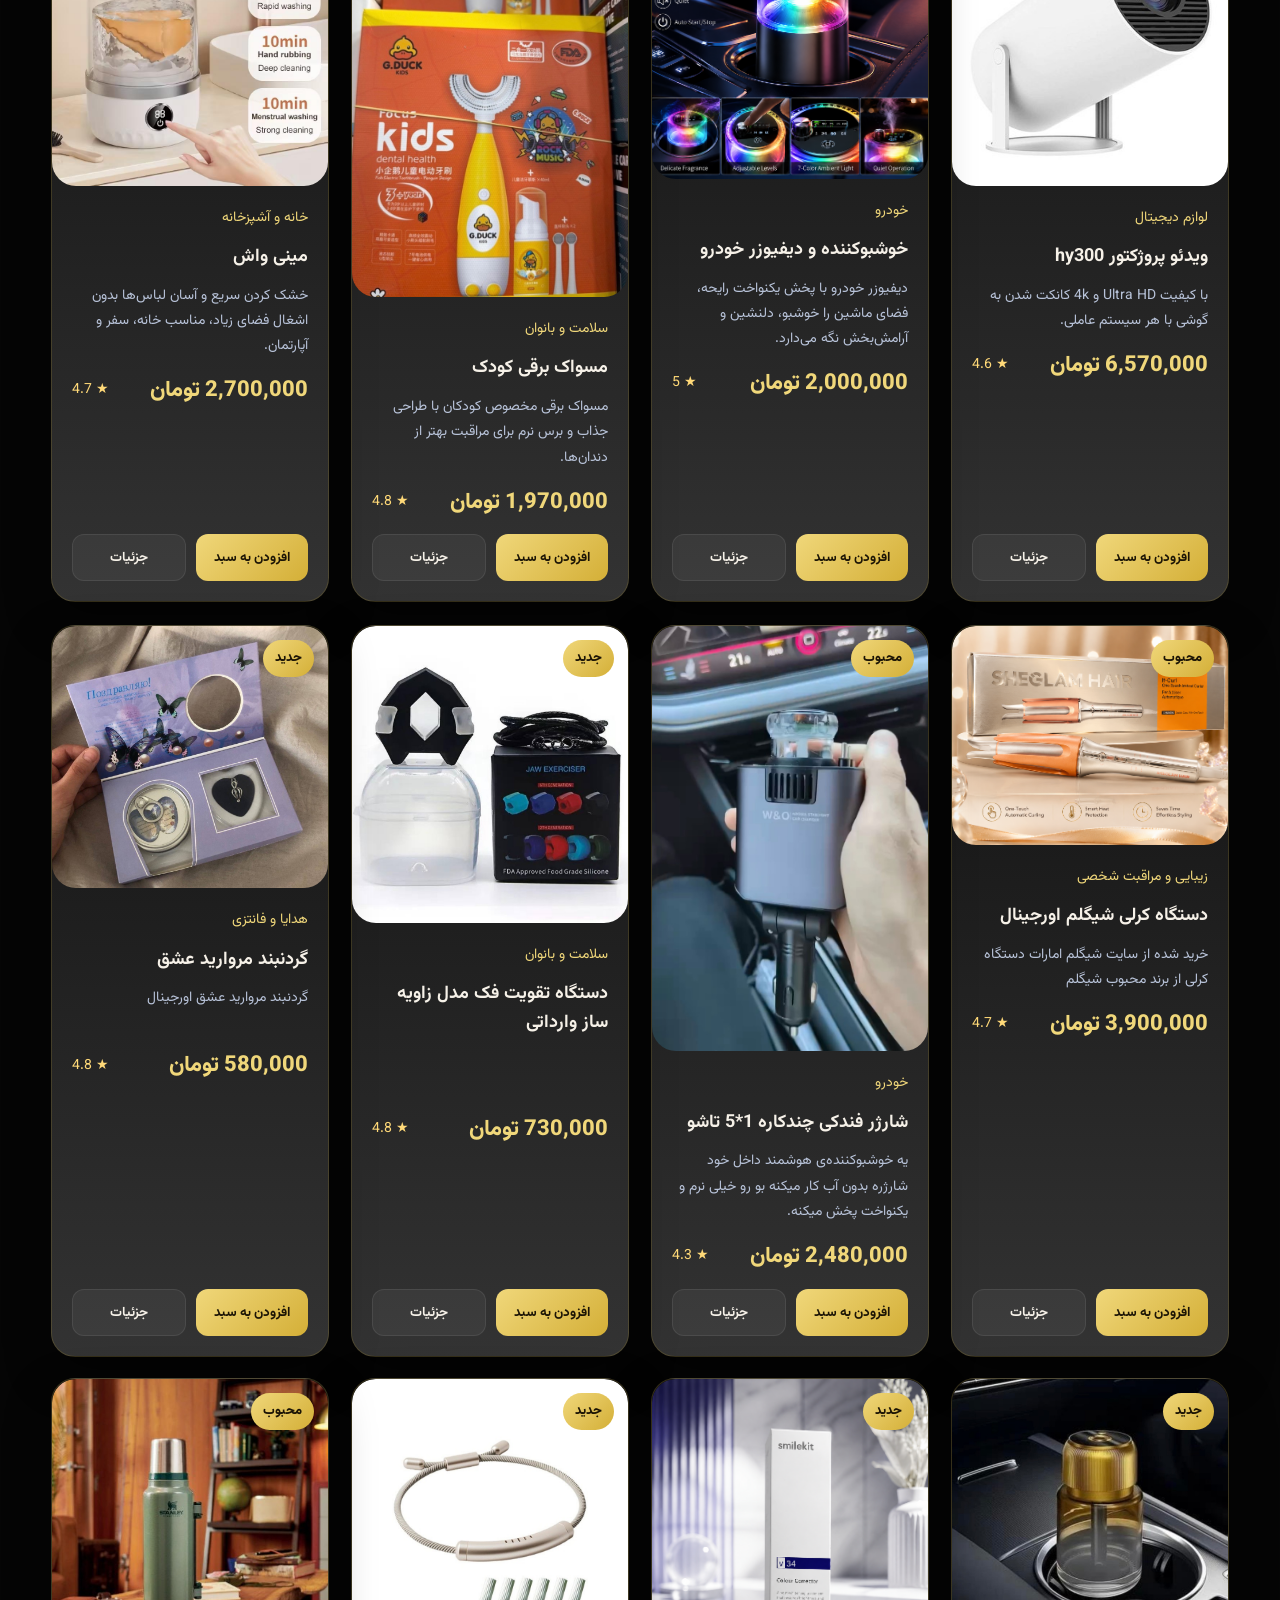
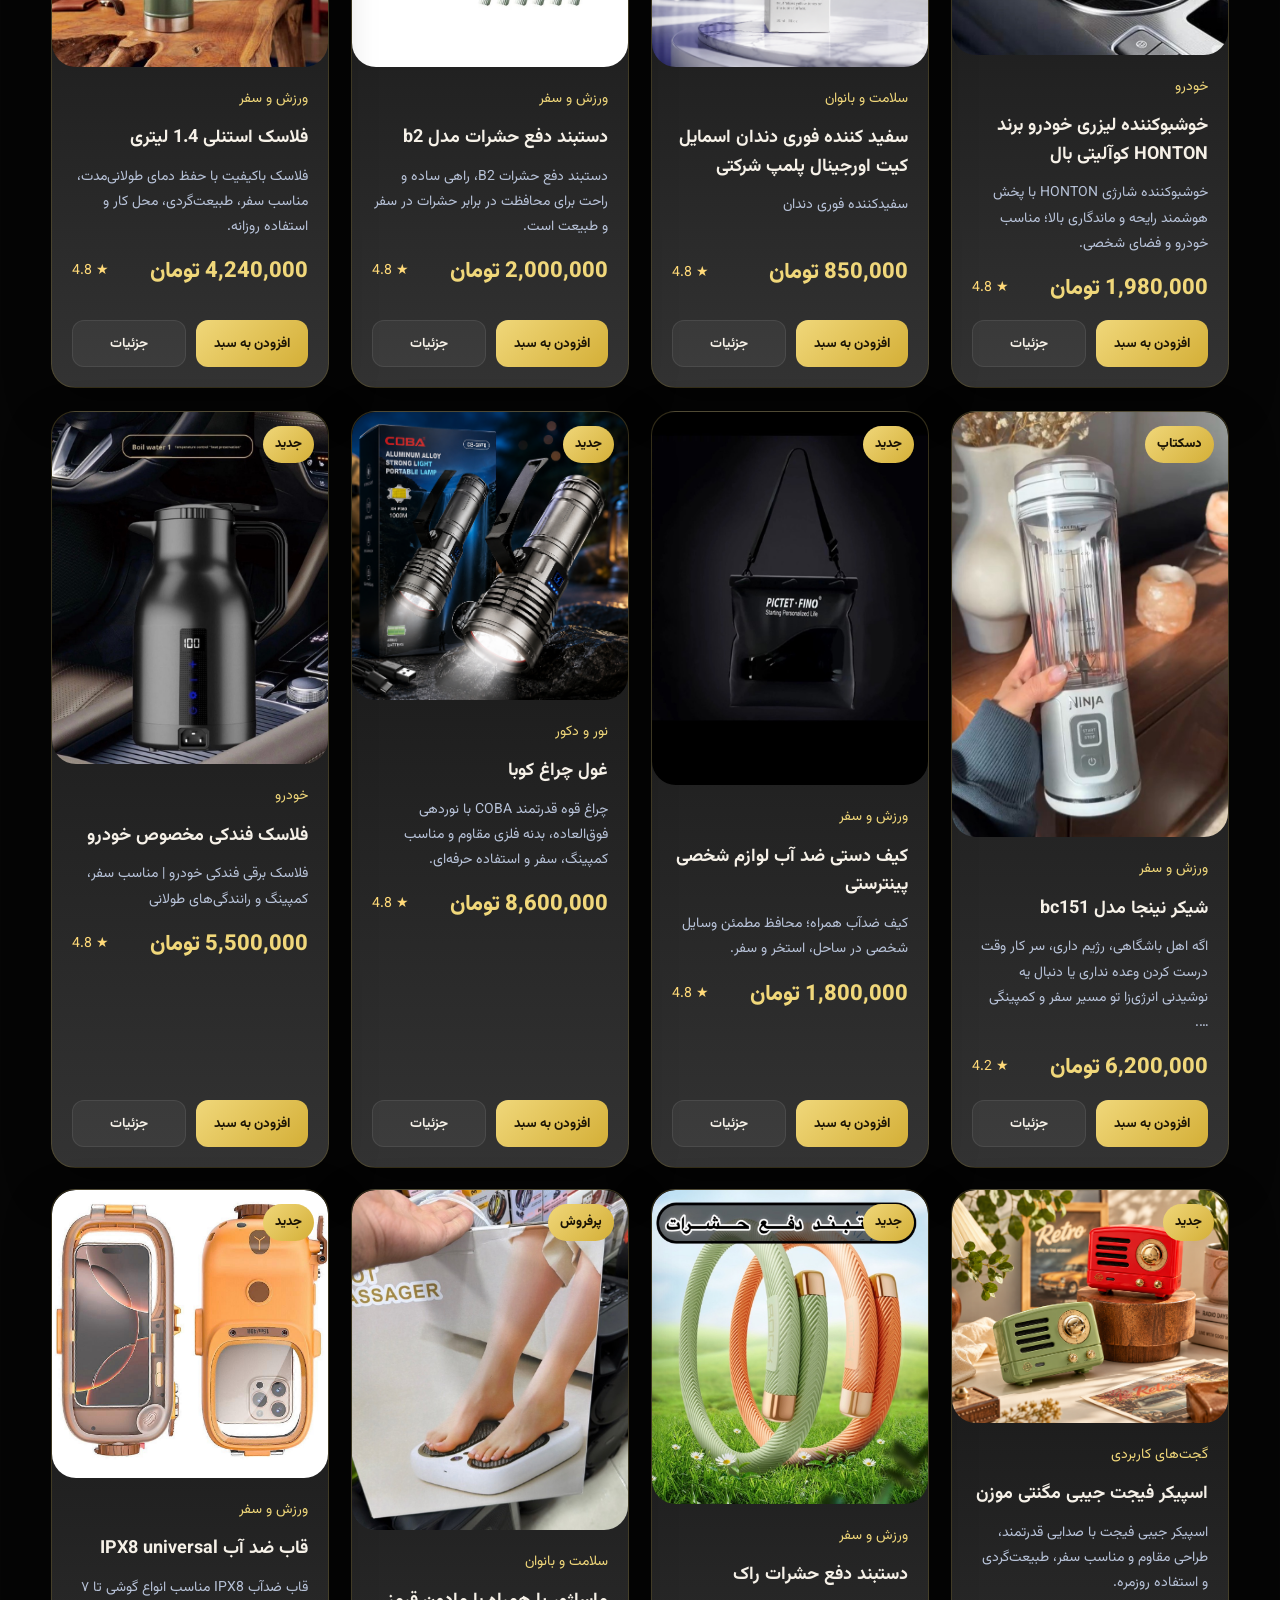
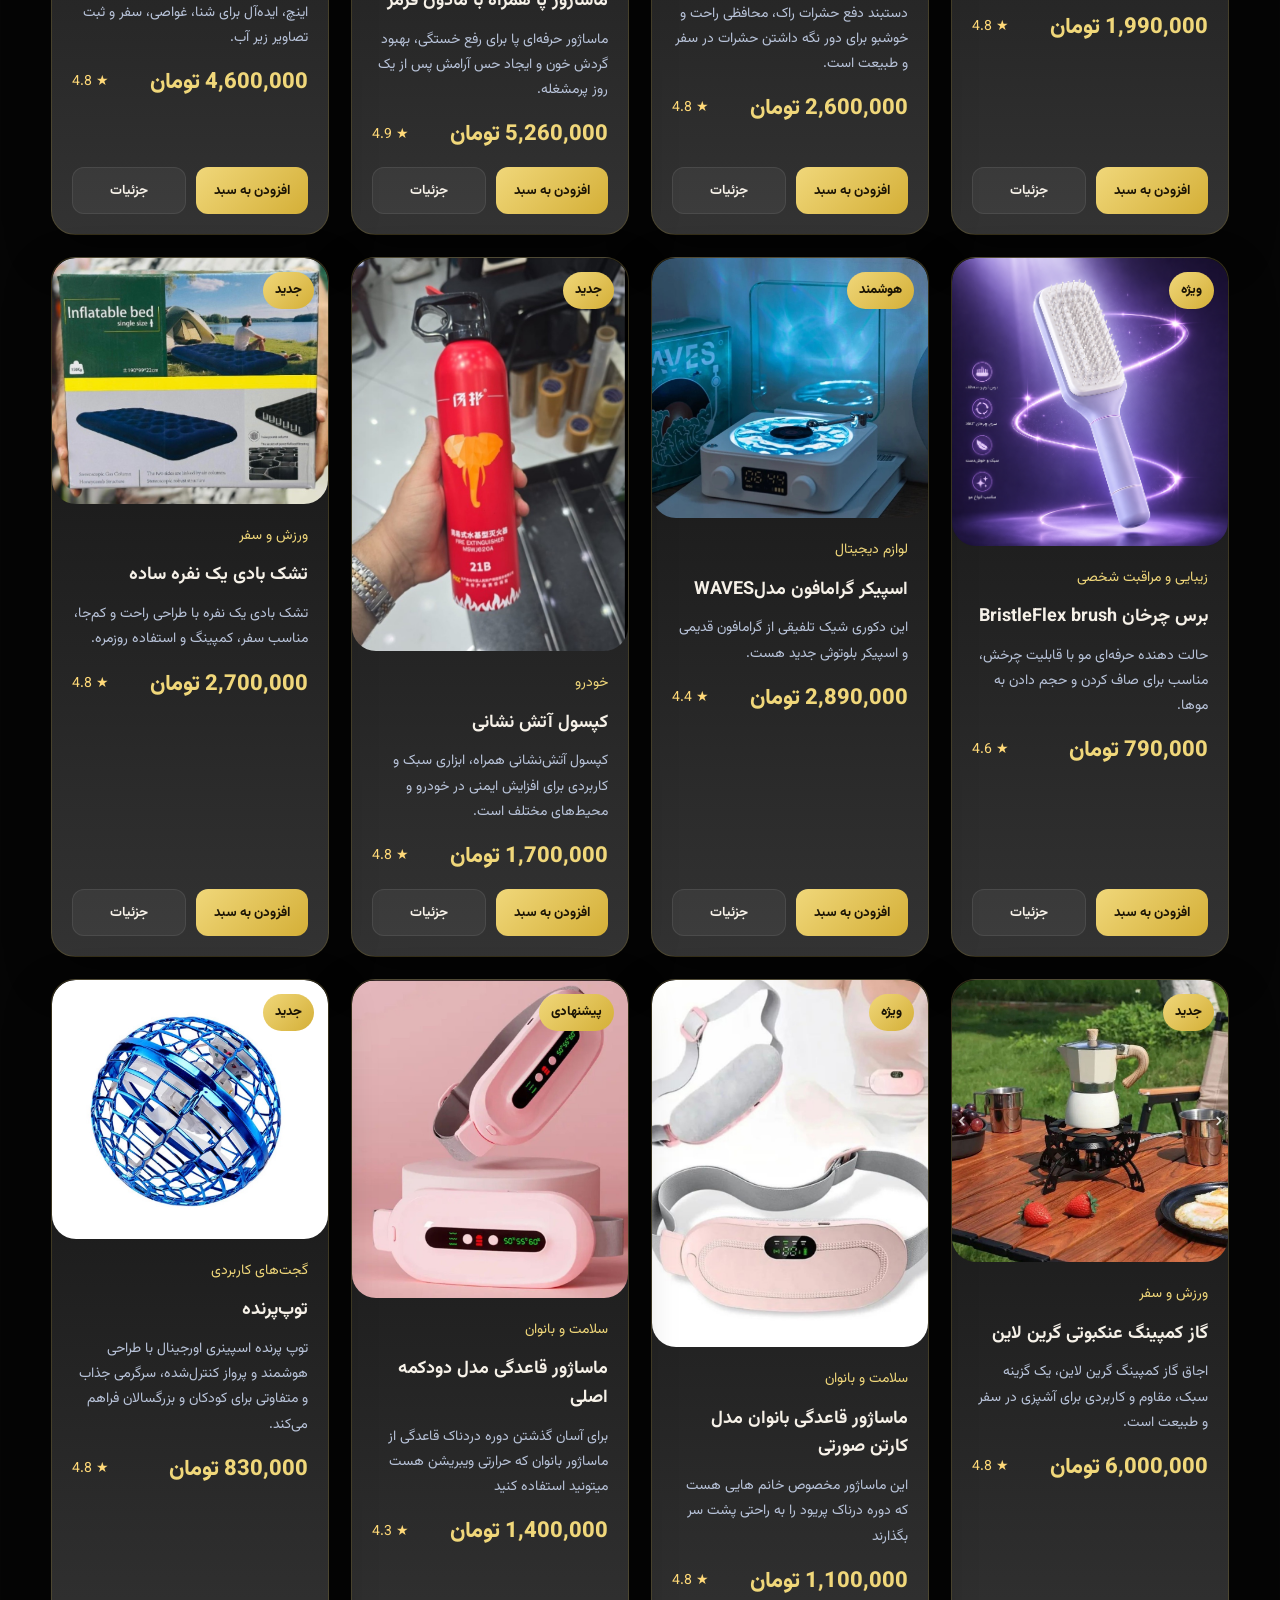
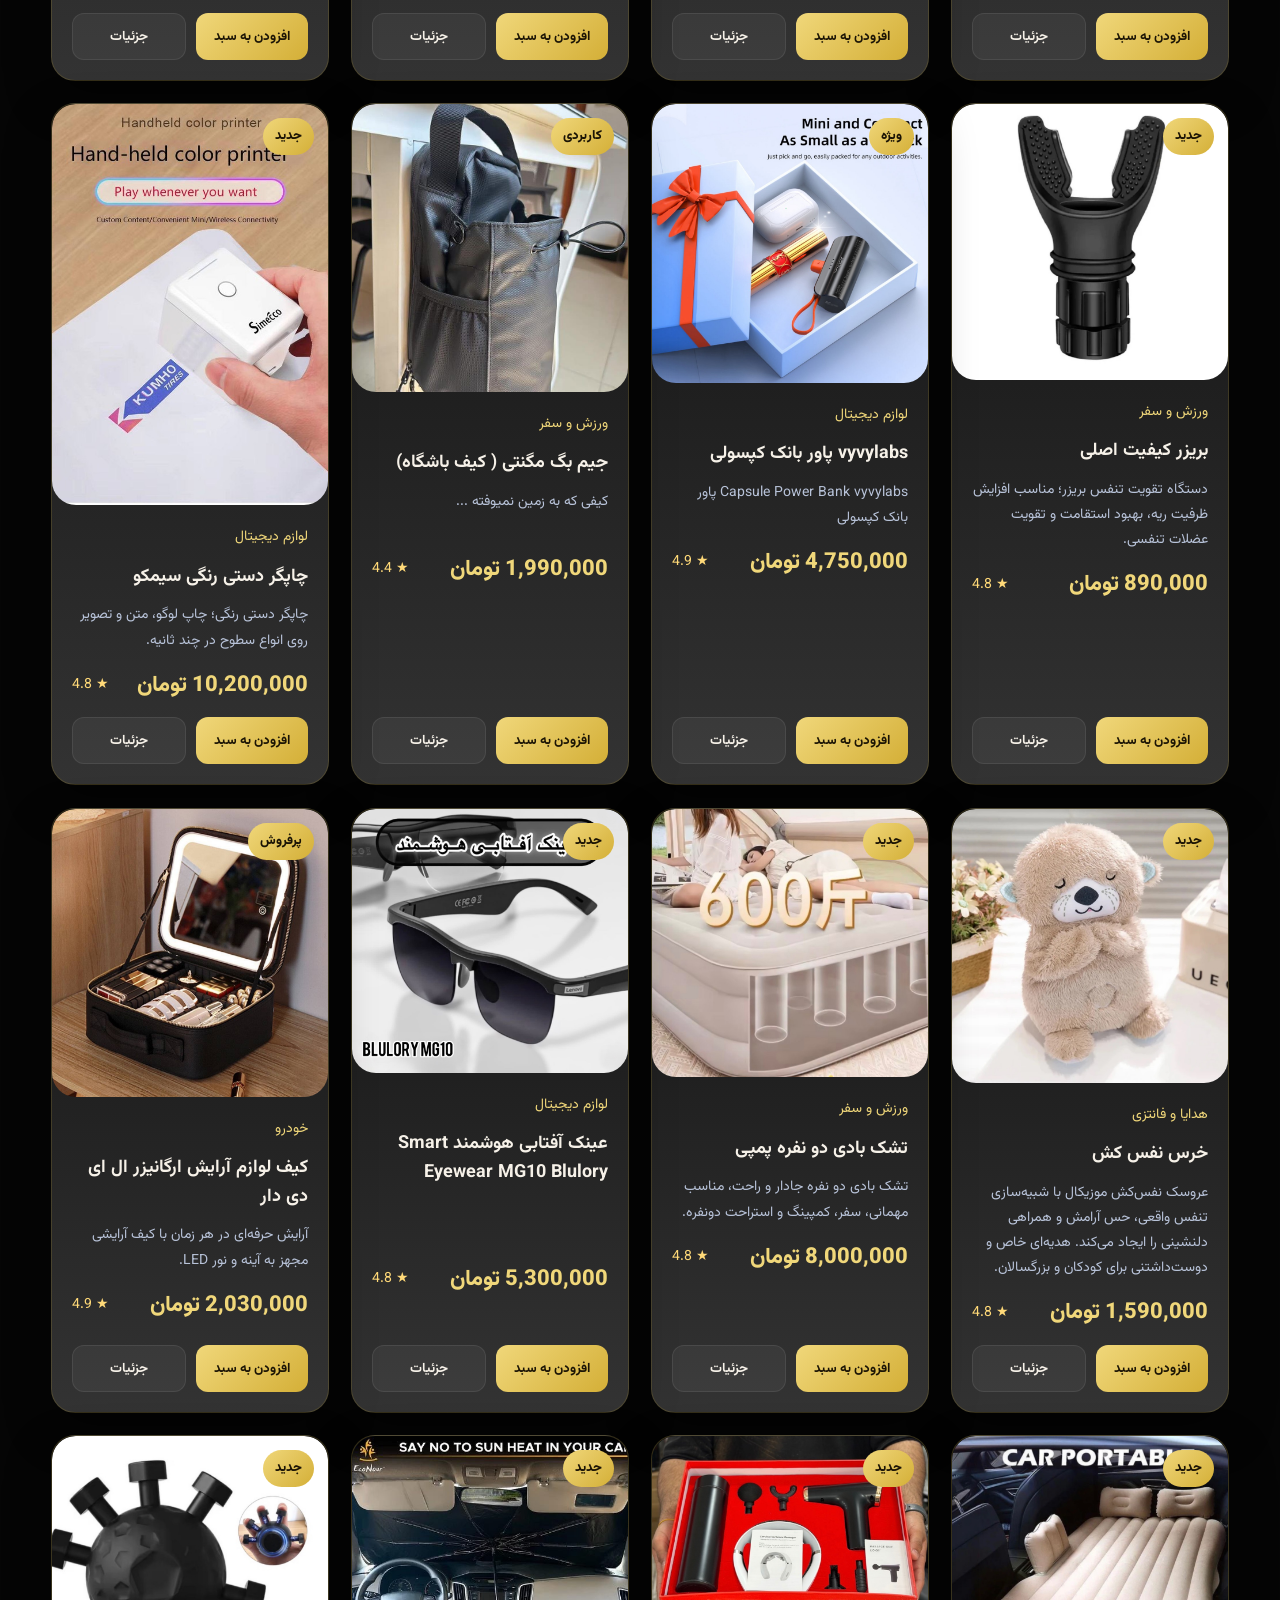
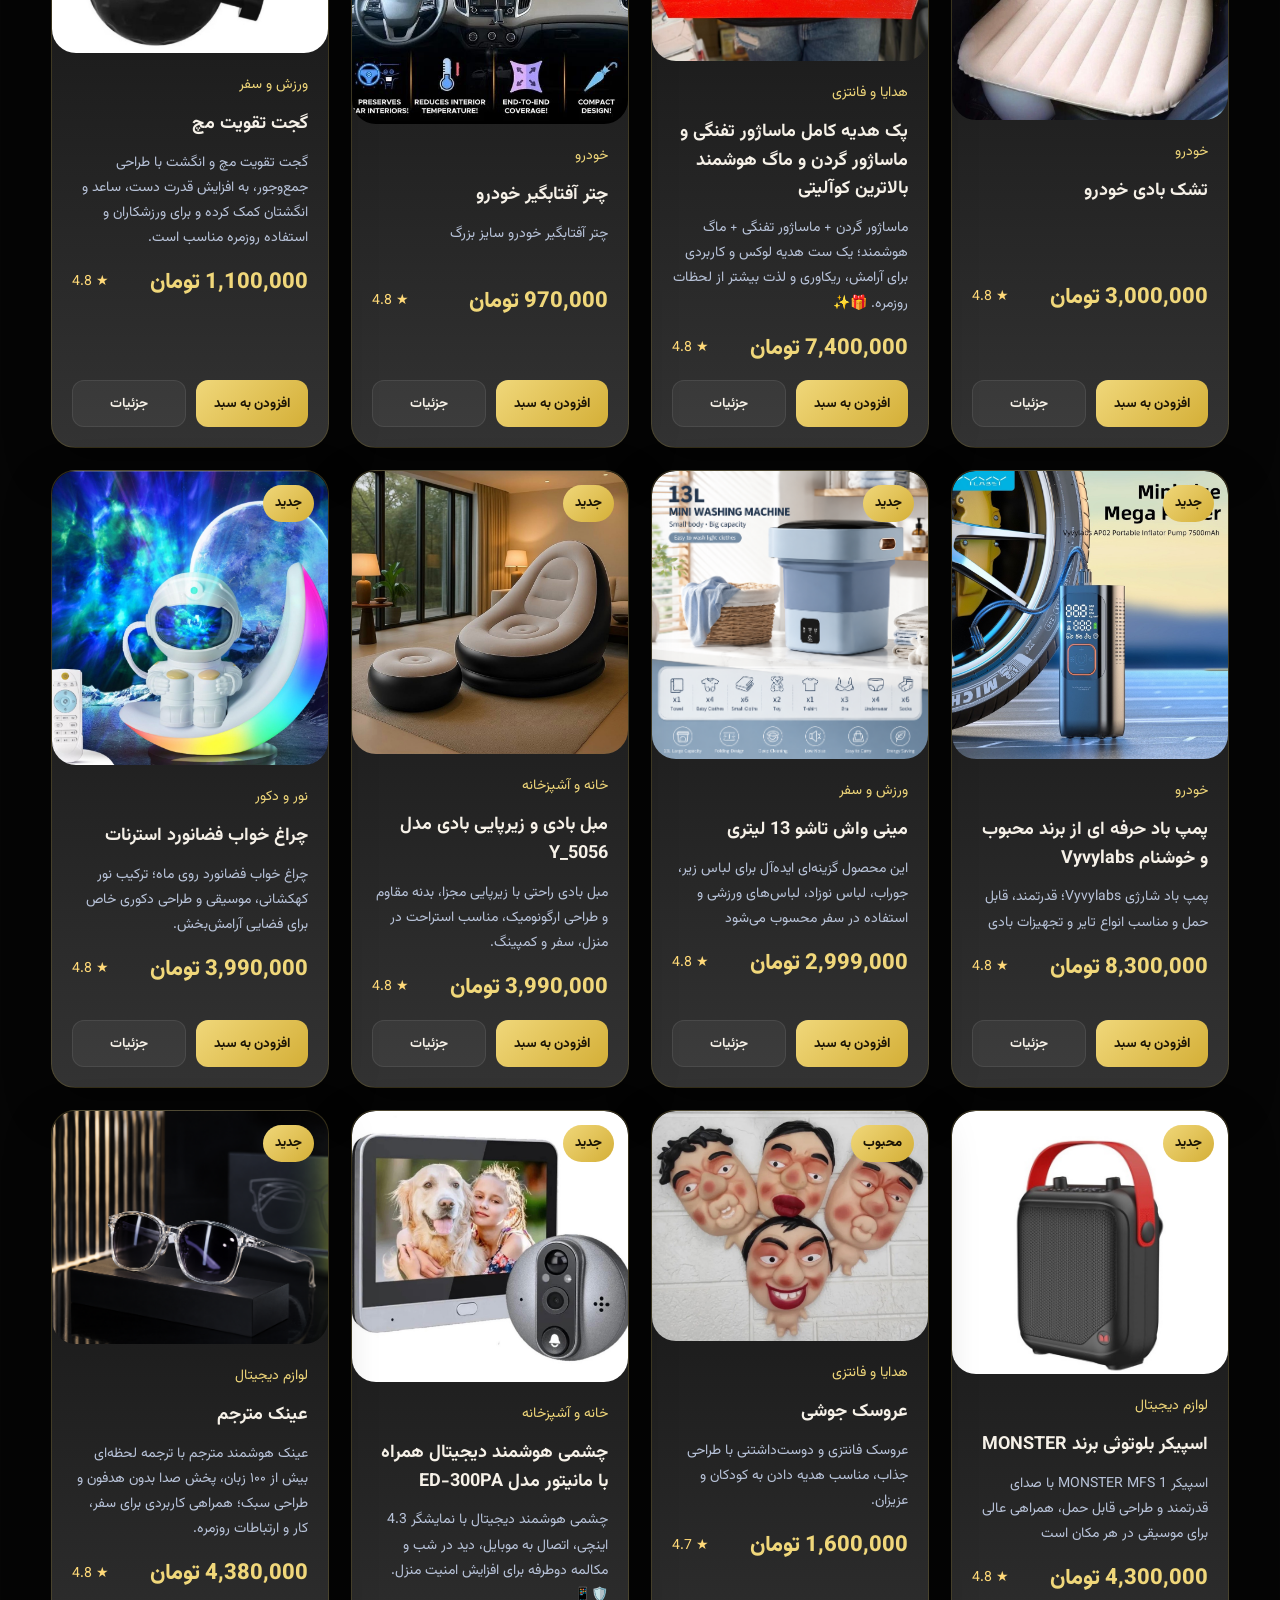
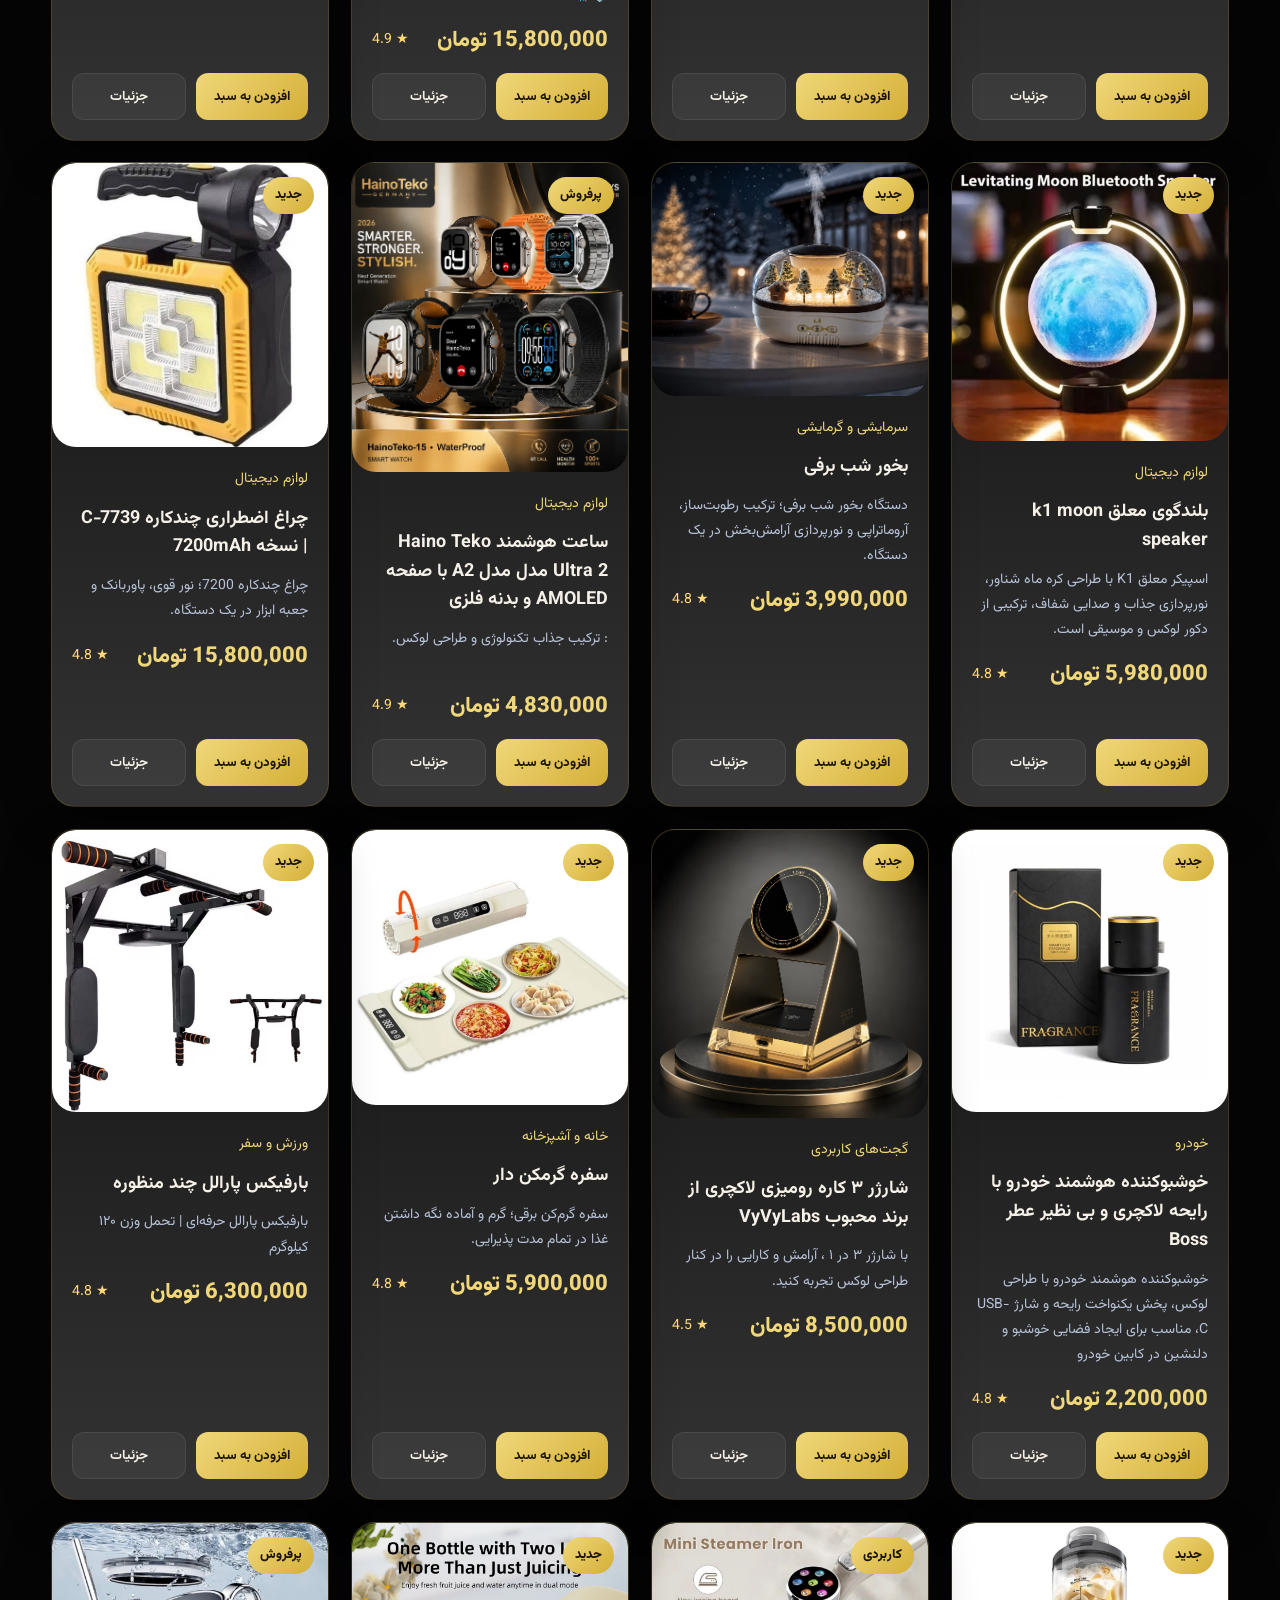
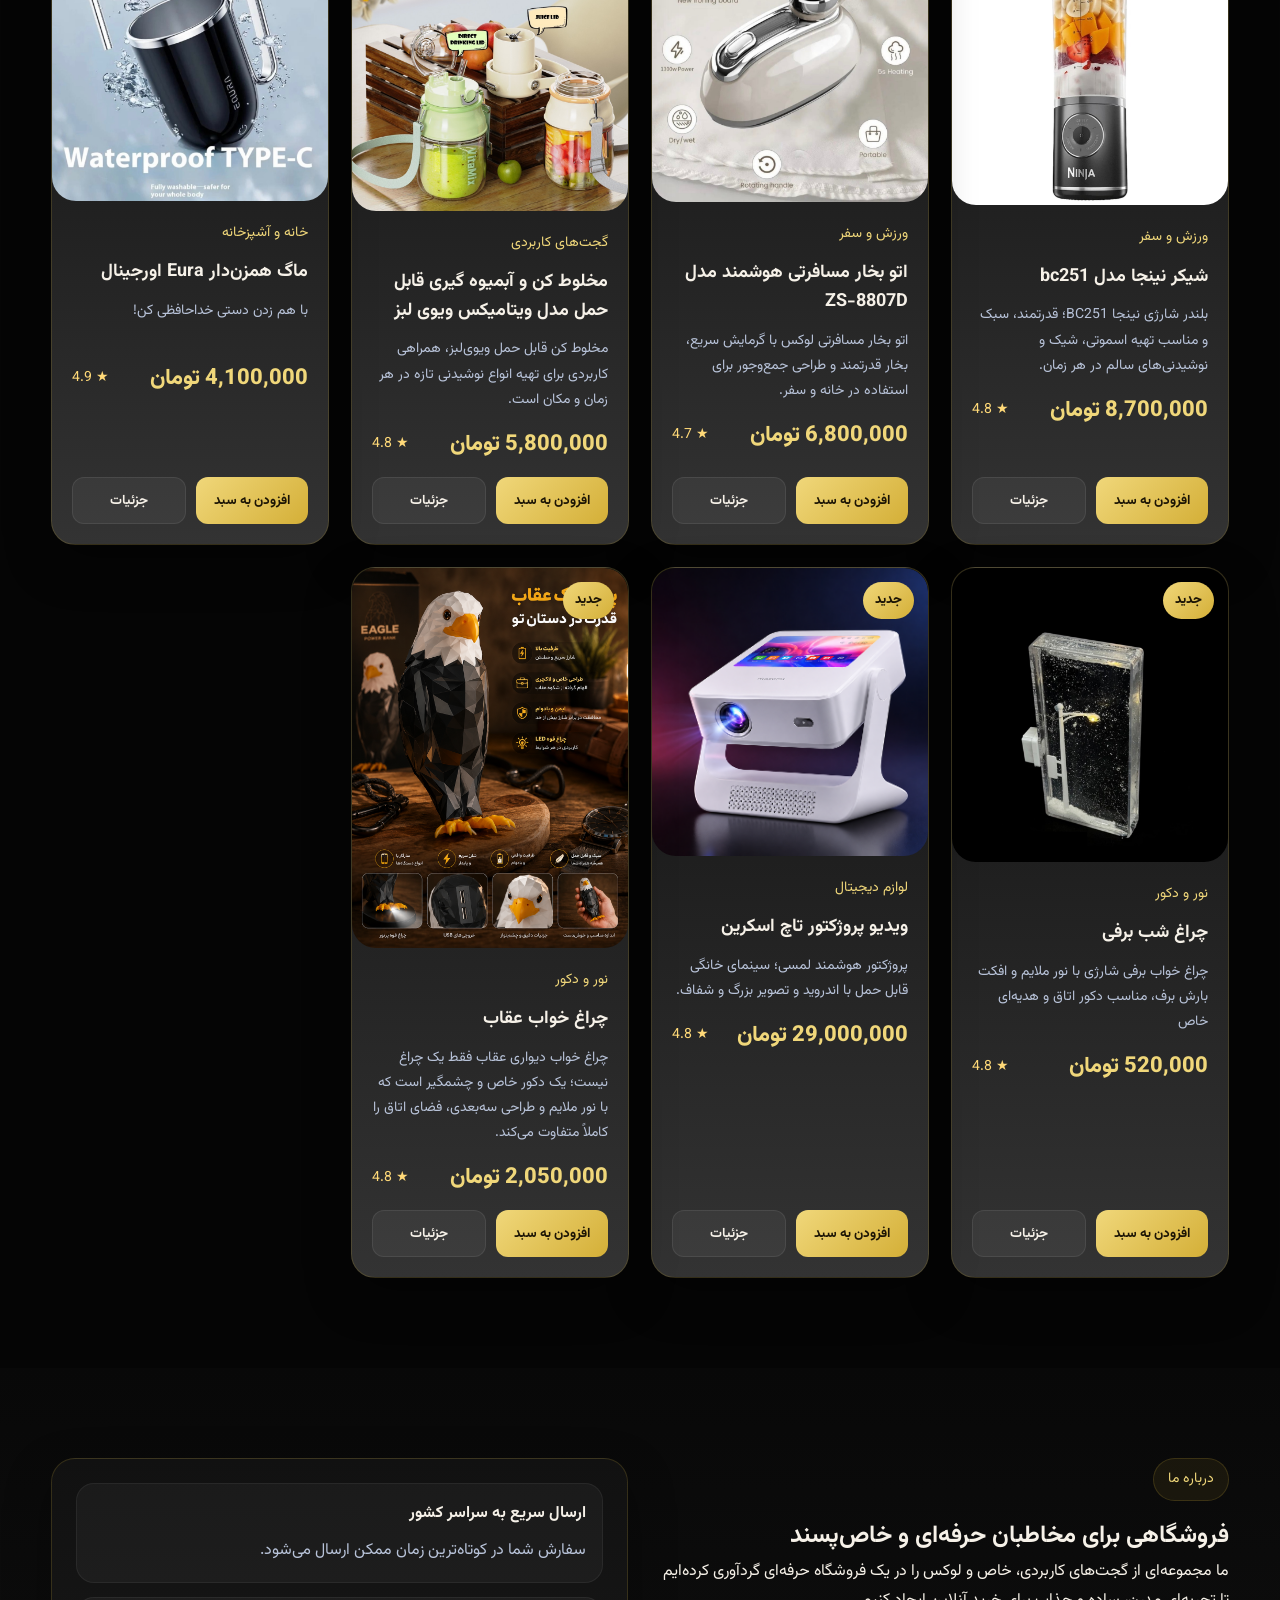
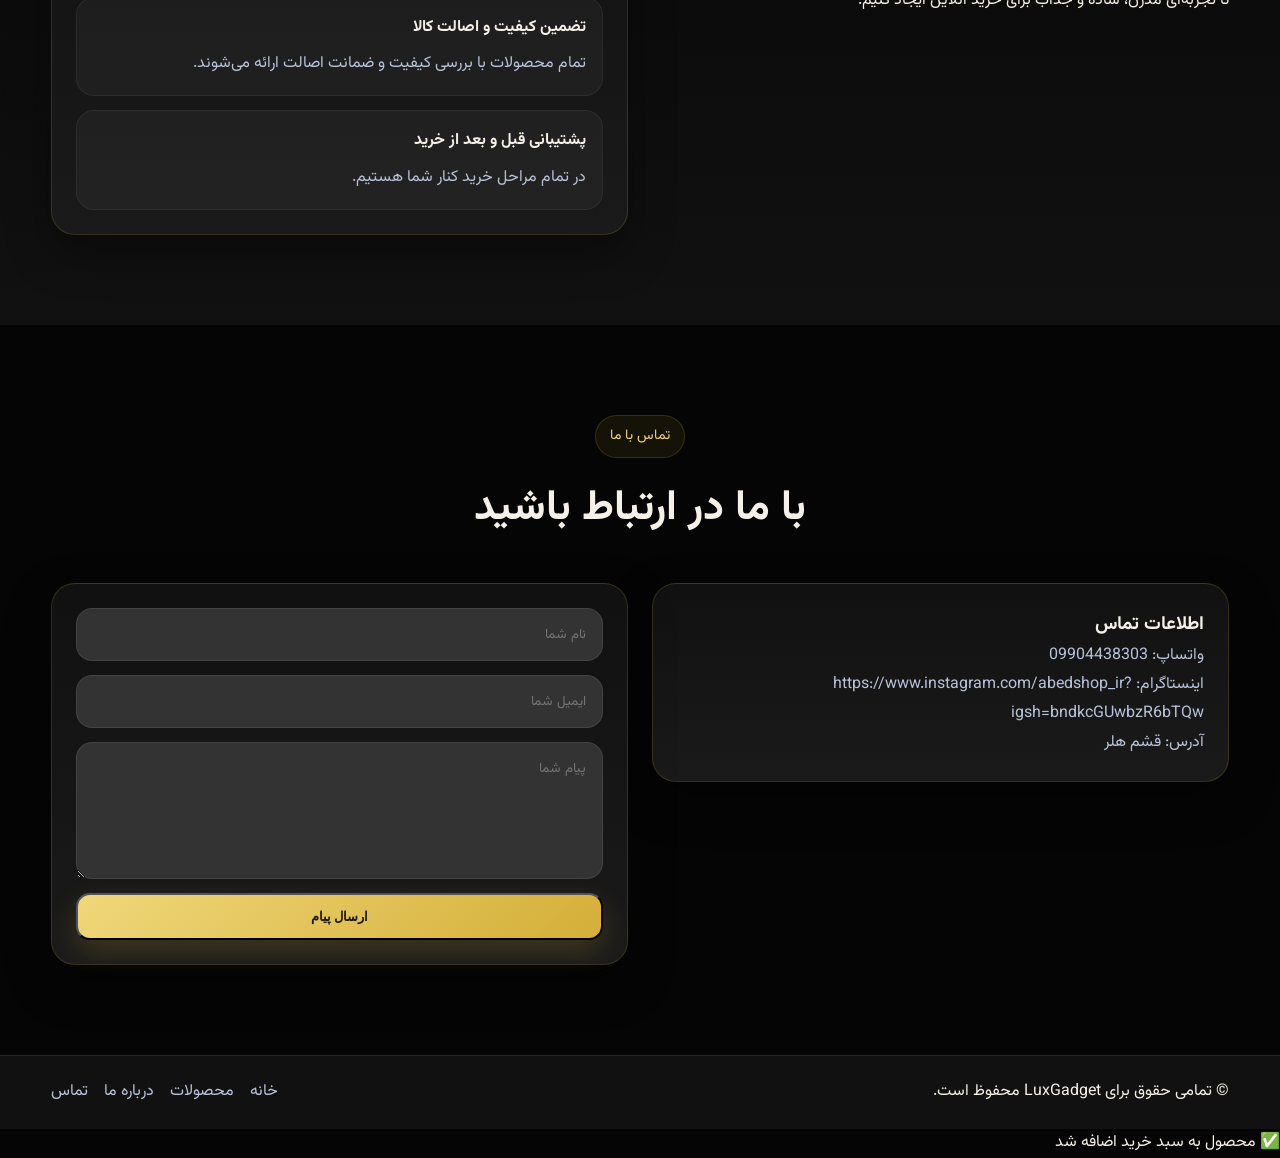
==== commit 4b556085: "Add files via upload" ====
--- a/index.html
+++ b/index.html
@@ -14,8 +14,9 @@
 <div id="progressBar"></div>
   <header class="header">
     <div class="container nav">
-      <a href="#" class="logo">abedshop</a>
-
+    <a href="#" class="logo">
+    <img src="assets/images/logo.png" alt="AbedShop">
+</a>
       <nav class="nav-menu" id="navMenu">
         <a href="#hero">خانه</a>
         <a href="#categories">دسته‌بندی</a>
@@ -191,7 +192,11 @@
         <span>مجموع:</span>
         <strong id="cartTotal">0 تومان</strong>
       </div>
-      <button class="btn btn-gold full-btn">ادامه خرید</button>
+      <button
+class="btn btn-gold full-btn"
+onclick="sendOrderToWhatsApp()">
+ادامه خرید
+</button>
     </div>
   </aside>
 
--- a/style.css
+++ b/style.css
@@ -1,8 +1,8 @@
 :root{
-  --bg:#071224;
-  --bg2:#0b1730;
-  --panel:#0f1d3a;
-  --panel2:#122347;
+  --bg:#050505;
+  --bg2:#0a0a0a;
+  --panel:#111111;
+  --panel2:#1a1a1a;
   --text:#f6f1e8;
   --muted:#b8c3d9;
   --gold:#d4af37;
@@ -27,7 +27,7 @@
 
 body{
   font-family:'Vazirmatn',sans-serif;
-  background:linear-gradient(180deg,var(--bg) 0%, #08101f 100%);
+  background:#050505;
   color:var(--text);
   line-height:1.8;
 }
@@ -37,11 +37,12 @@
   text-decoration:none;
 }
 
-img{
-  max-width:100%;
-  display:block;
-}
-
+.logo img{
+    height:40px !important;
+    width:auto !important;
+    max-width:150px !important;
+    object-fit:contain;
+}
 .container{
   width:min(92%,var(--container));
   margin:auto;
@@ -81,7 +82,7 @@
   top:0;
   z-index:1000;
   backdrop-filter:blur(14px);
-  background:rgba(7,18,36,.85);
+  background:rgba(35,35,35,.90)
   border-bottom:1px solid rgba(212,175,55,.12);
 }
 
@@ -168,12 +169,23 @@
   position:relative;
   display:flex;
   align-items:center;
+
   background:
-    linear-gradient(rgba(6,12,25,.72), rgba(6,12,25,.86)),
-    url('assets/images/hero-luxury.jpg') center/cover no-repeat;
+  linear-gradient(
+  rgba(5,5,5,.75),
+  rgba(5,5,5,.85)
+  ),
+  url('assets/images/hero-banner.jpg');
+
+  background-size:cover;
+  background-position:center;
+  background-repeat:no-repeat;
+
   overflow:hidden;
 }
 
+  overflow:hidden;
+}
 .overlay{
   position:absolute;
   inset:0;
@@ -248,7 +260,7 @@
 .hero-panel{
   display:grid;
   gap:16px;
-  background:rgba(15,29,58,.72);
+  background:rgba(51,51,51,.72);
   border:1px solid var(--border);
   border-radius:28px;
   padding:26px;
@@ -305,11 +317,11 @@
 }
 
 .section-dark{
-  background:linear-gradient(180deg,#09152b 0%, #0b1731 100%);
+  background:linear-gradient(180deg,#050505 0%, #0a0a0a 100%);
 }
 
 .section-soft{
-  background:linear-gradient(180deg,#081321 0%, #0d1b33 100%);
+  background:linear-gradient(180deg,#080808 0%, #111111 100%);
 }
 
 .products-grid{
@@ -323,7 +335,7 @@
 }
 
 .product-card{
-  background:linear-gradient(180deg,var(--panel),#0c1932);
+  background:linear-gradient(180deg,var(--panel),#333333);
   border:1px solid var(--border);
   border-radius:24px;
   overflow:hidden;
@@ -334,9 +346,9 @@
 transform-style:preserve-3d;
 will-change:transform;
 }
-
 .product-card:hover{
-  transform:translateY(-8px);
+  border-color:#d4af37;
+  box-shadow:0 0 20px rgba(212,175,55,.18);
 }
 
 .product-image-wrap{
@@ -449,7 +461,7 @@
 .contact-form input,
 .contact-form textarea{
   width:100%;
-  background:#0d1931;
+  background:#333333;
   border:1px solid var(--white-border);
   color:var(--text);
   padding:15px 16px;
@@ -510,7 +522,7 @@
 }
 
 .footer{
-  background:#06101f;
+  background:#111111;
   border-top:1px solid rgba(212,175,55,.12);
   padding:22px 0;
 }
@@ -649,7 +661,7 @@
     left:4%;
     display:none;
     flex-direction:column;
-    background:#0c1730;
+    background:#333333;
     border:1px solid var(--border);
     border-radius:18px;
     padding:18px;
@@ -678,26 +690,12 @@
     text-align:center;
   }
 
-  .hero{
-    min-height:auto;
-    padding:110px 0 70px;
-  }
-}
-#progressBar{
-position:fixed;
-top:0;
-right:0;
-width:0%;
-height:4px;
-background:linear-gradient(90deg,#d4af37,#f0d77a);
-z-index:99999;
-transition:width .1s linear;
-}
+  
 .toast{
 position:fixed;
 bottom:30px;
 right:30px;
-background:#0f1d3a;
+background:#333333;
 color:#fff;
 padding:15px 20px;
 border-radius:15px;
@@ -717,25 +715,19 @@
 .sticky-buy-bar{
 
 position:fixed;
-
 bottom:0;
-
 right:0;
-
 left:0;
-
-height:75px;
-
-background:rgba(7,18,36,.95);
+height:70px;
+
+background:#111;
 
 backdrop-filter:blur(15px);
 
 border-top:1px solid rgba(212,175,55,.25);
 
 display:flex;
-
 justify-content:space-between;
-
 align-items:center;
 
 padding:0 20px;
@@ -798,7 +790,7 @@
 cursor:pointer;
 border:2px solid rgba(255,255,255,.1);
 transition:.3s;
-background:#0f1d3a;
+background:#333333;
 }
 
 .thumbs img:hover{
@@ -826,4 +818,165 @@
   height:260px;
   object-fit:cover;
   display:block;
-}+}
+.quantity-box{
+  display:flex;
+  align-items:center;
+  gap:10px;
+  margin-top:8px;
+}
+
+.qty-btn{
+  width:34px;
+  height:34px;
+  border:none;
+  border-radius:10px;
+  background:linear-gradient(135deg,#FFD700,#D4AF37);
+  color:#111;
+  font-size:20px;
+  font-weight:bold;
+  cursor:pointer;
+}
+
+.qty-number{
+  min-width:30px;
+  text-align:center;
+  font-weight:700;
+}
+.product-main-image{
+width:100%;
+height:450px;
+object-fit:cover;
+border-radius:24px;
+background:#333333;
+border:1px solid rgba(212,175,55,.2);
+box-shadow:0 20px 50px rgba(0,0,0,.35);
+}
+
+@media(max-width:768px){
+.product-main-image{
+height:320px;
+}
+}
+.product-info{
+background:rgba(24,24,24,.75);
+backdrop-filter:blur(15px);
+border:1px solid rgba(212,175,55,.2);
+border-radius:24px;
+padding:25px;
+box-shadow:0 20px 40px rgba(0,0,0,.25);
+}
+.product-info h1{
+font-size:32px;
+line-height:1.6;
+margin-bottom:15px;
+}
+
+@media(max-width:768px){
+.product-info h1{
+font-size:24px;
+}
+}
+.product-price{
+font-size:38px;
+font-weight:900;
+color:#f0d77a;
+margin:20px 0;
+text-shadow:0 0 20px rgba(212,175,55,.25);
+}
+
+@media(max-width:768px){
+.product-price{
+font-size:30px;
+}
+}
+.sticky-buy-btn{
+background:linear-gradient(
+135deg,
+#f0d77a,
+#d4af37
+);
+color:#111;
+padding:14px 28px;
+border-radius:16px;
+font-weight:900;
+box-shadow:0 10px 30px rgba(212,175,55,.35);
+transition:.3s;
+}
+
+.sticky-buy-btn:hover{
+transform:translateY(-3px);
+box-shadow:0 15px 40px rgba(212,175,55,.45);
+}
+.thumbs img.active{
+border-color:#d4af37;
+box-shadow:0 0 20px rgba(212,175,55,.4);
+transform:scale(1.08);
+}
+body.product-page{
+padding-bottom:100px;
+}
+.product-details{
+margin:20px 0;
+padding:15px;
+background:rgba(255,255,255,.05);
+border:1px solid rgba(212,175,55,.2);
+border-radius:15px;
+line-height:2;
+color:#fff;
+}
+#mainImage{
+    width:100%;
+    border-radius:20px;
+    cursor:zoom-in;
+    transition:.3s;
+
+.logo img{
+  height:50px !important;
+  width:auto !important;
+  max-height:50px !important;
+.product-details{
+    background:#111;
+    border:1px solid rgba(212,175,55,.15);
+    border-radius:20px;
+    padding:20px;
+    margin:20px 0;
+    line-height:2;
+}
+.product-topbar{
+    display:flex;
+    justify-content:space-between;
+    align-items:center;
+
+    padding:15px 20px;
+
+    margin-bottom:25px;
+}
+
+.product-logo img{
+    height:35px;
+    width:auto;
+    display:block;
+}
+
+.back-top-btn{
+    color:#d4af37;
+    text-decoration:none;
+
+    border:1px solid rgba(212,175,55,.3);
+
+    padding:10px 18px;
+
+    border-radius:12px;
+
+    background:#111;
+
+    font-size:14px;
+
+    transition:.3s;
+}
+
+.back-top-btn:hover{
+    border-color:#d4af37;
+    box-shadow:0 0 15px rgba(212,175,55,.15);
+}
